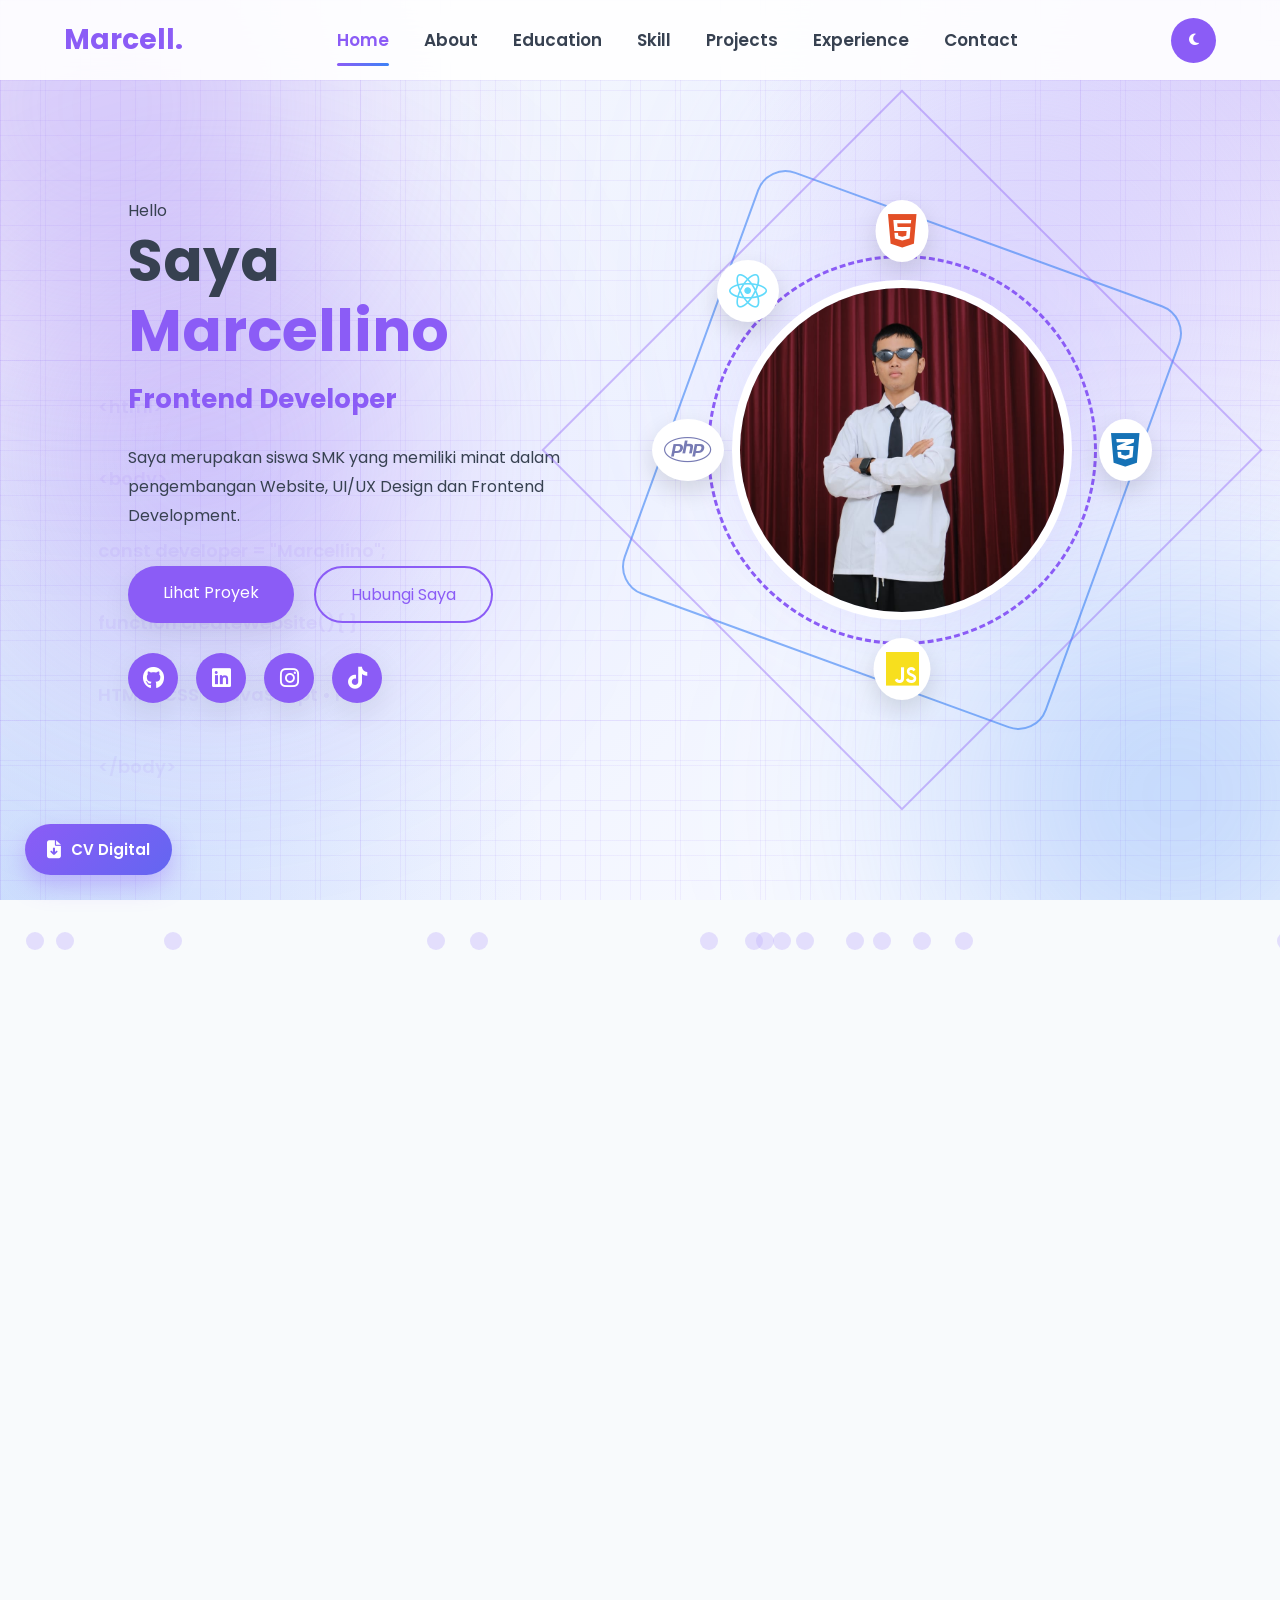
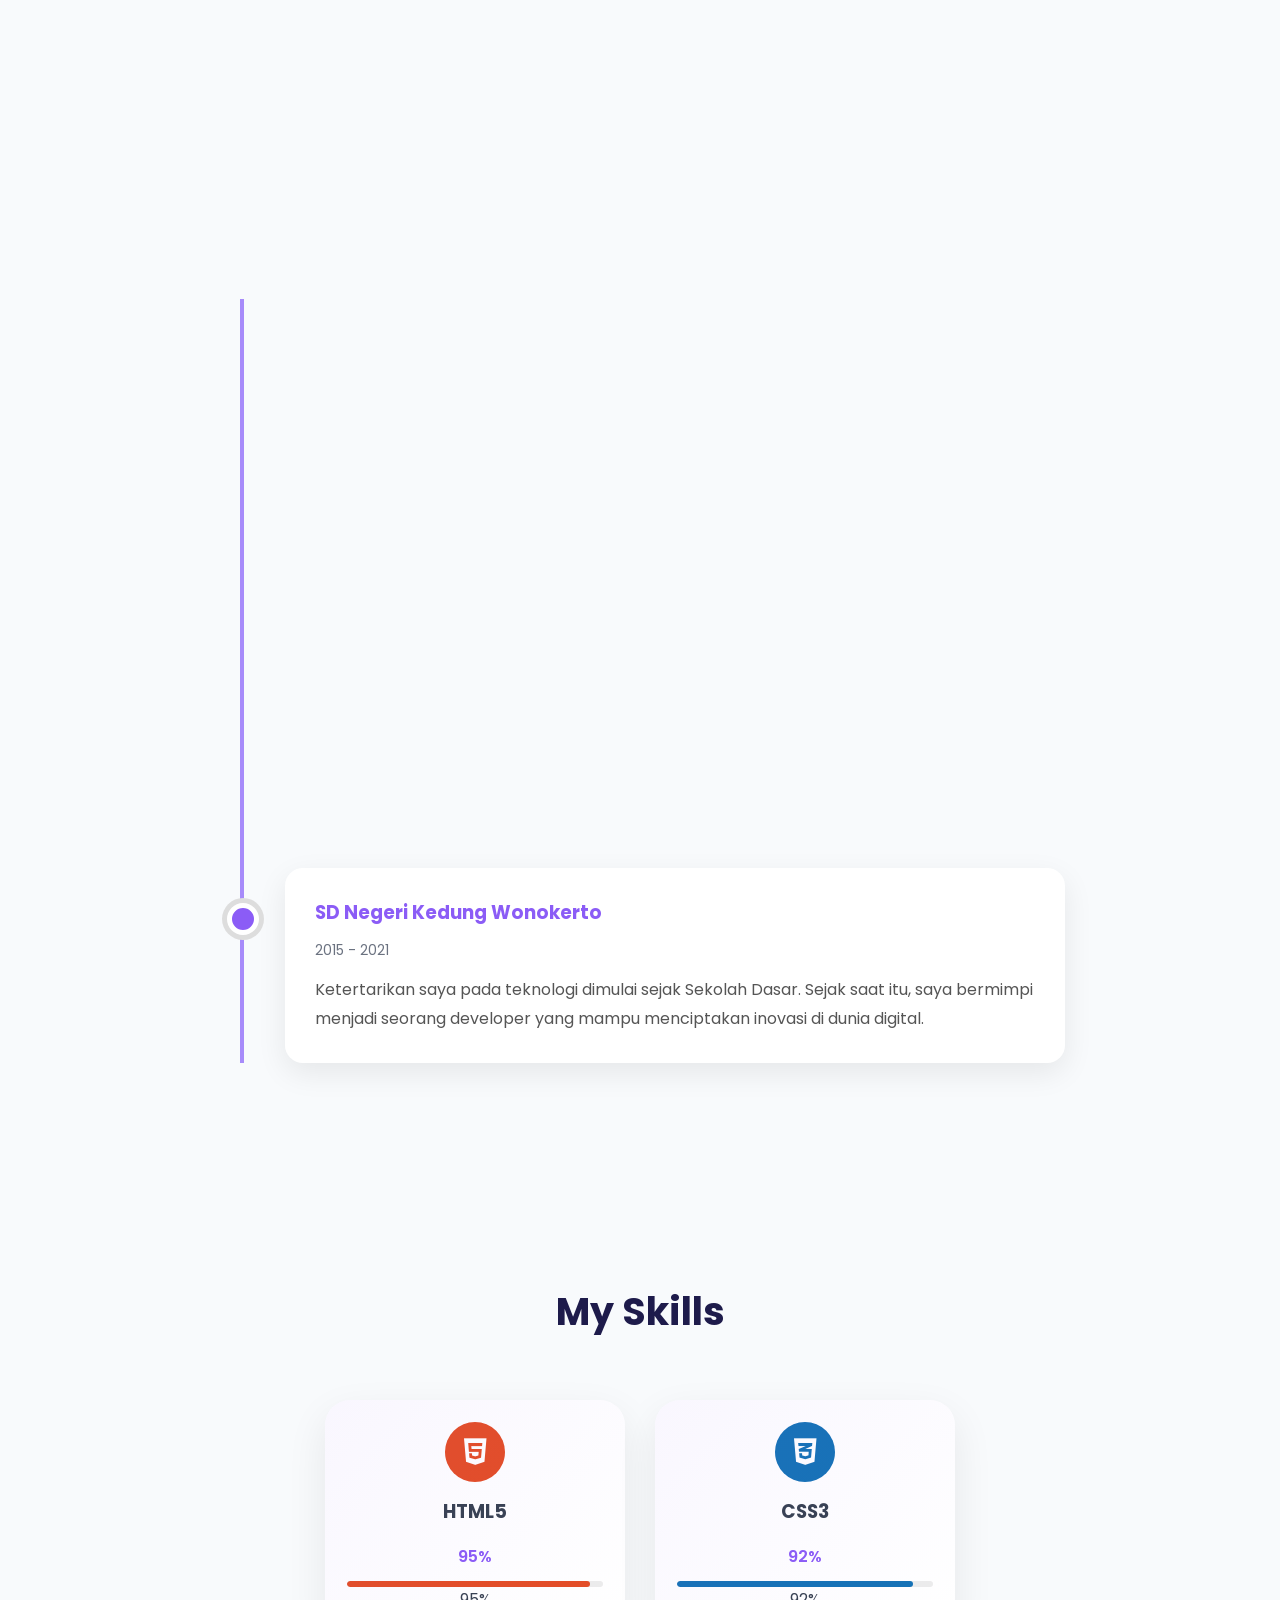
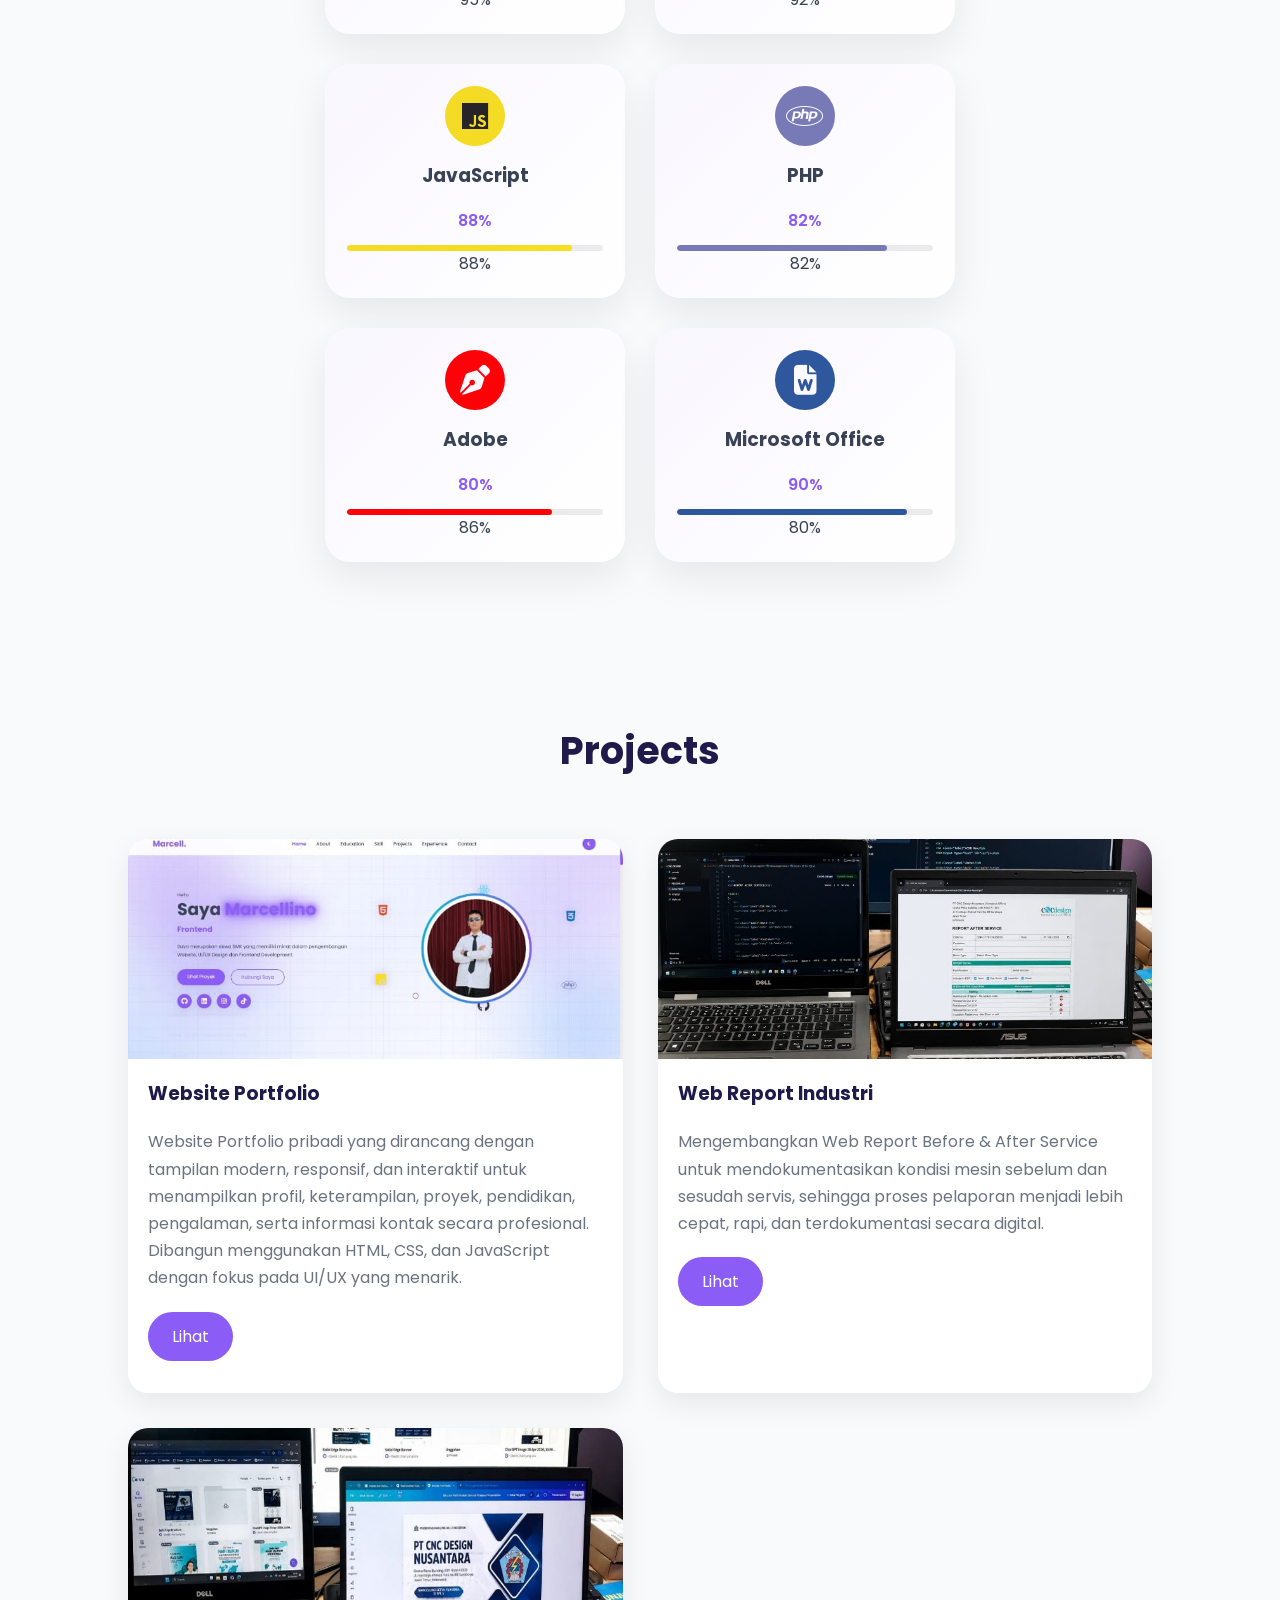
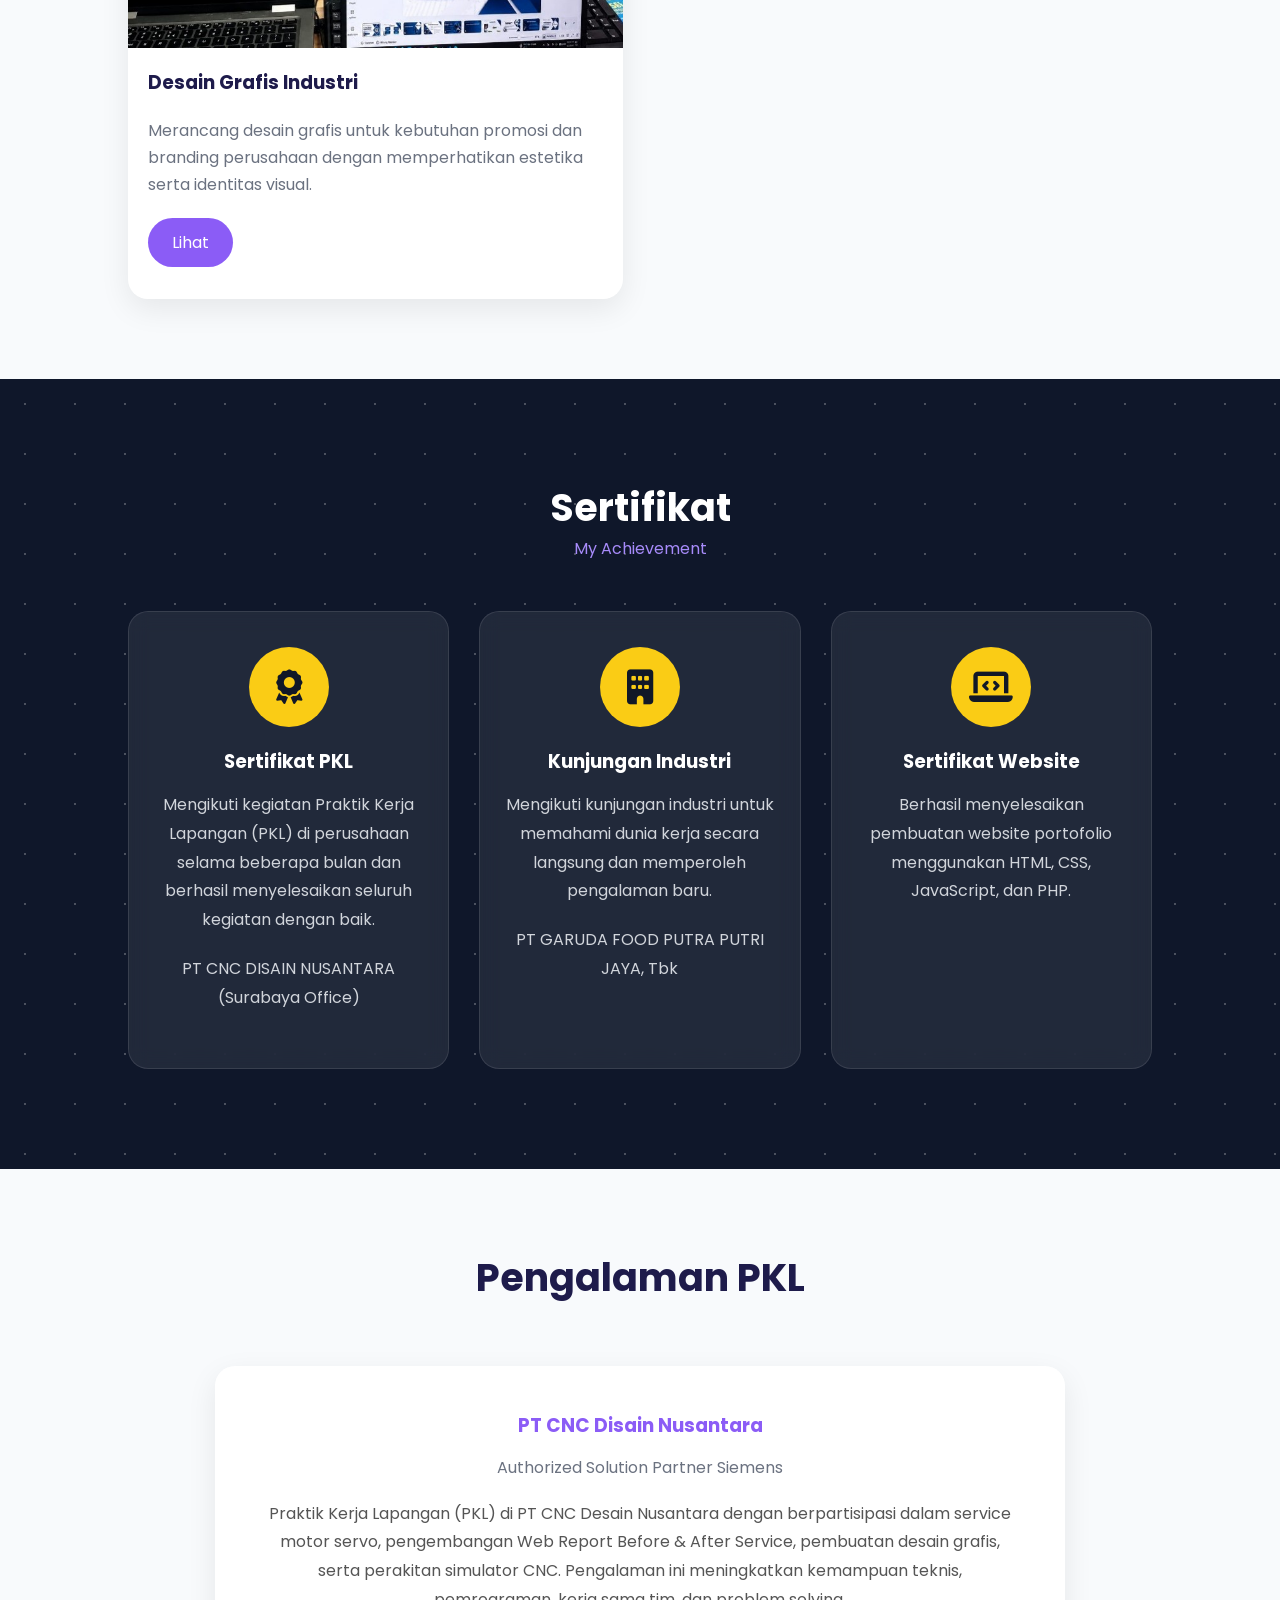
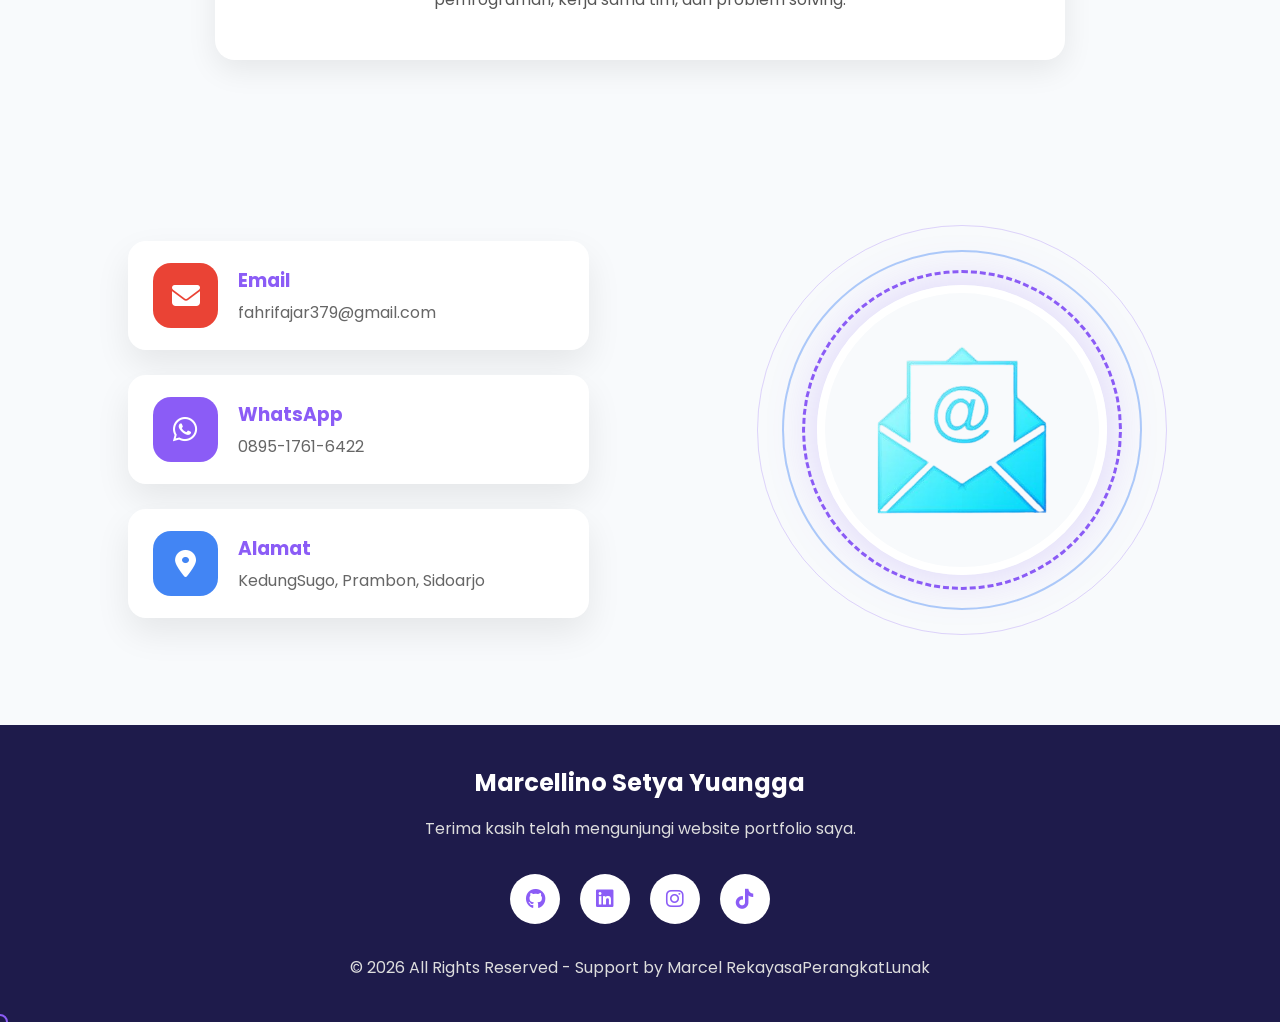
==== index.html @ bb2690d5 "Add files via upload" ====
<!DOCTYPE html>
<html lang="id">
<head>

    <meta charset="UTF-8">
    <meta name="viewport" content="width=device-width, initial-scale=1.0">

    <title>Portfolio | Marcell</title>

    <!-- Google Font -->
    <link rel="preconnect" href="https://fonts.googleapis.com">
    <link rel="preconnect" href="https://fonts.gstatic.com" crossorigin>

    <link href="https://fonts.googleapis.com/css2?family=Poppins:wght@300;400;500;600;700&display=swap" rel="stylesheet">

    <!-- Font Awesome -->
    <link rel="stylesheet"
    href="https://cdnjs.cloudflare.com/ajax/libs/font-awesome/6.5.2/css/all.min.css">

    <!-- CSS -->
    <link rel="stylesheet" href="style.css">

</head>

<!-- Education Popup -->
<div id="educationPopup" class="popup">
    <span id="closeEducation">&times;</span>

    <div class="popup-content">
        <img id="popupImage" src="" alt="">
        <h2 id="popupTitle"></h2>
        <p id="popupDescription"></p>
    </div>
</div>

<body>

<div id="spotlight"></div>

<!--==========================
Loading
===========================-->

<div id="loader">
    <div class="spinner"></div>
</div>

<!--==========================
Scroll Progress
===========================-->

<div id="progress-bar"></div>

<!--==========================
Header
===========================-->

<header>

<nav class="navbar">

<div class="logo">
    Marcell.
</div>

<ul class="nav-menu">

<li><a href="#home">Home</a></li>
<li><a href="#about">About</a></li>
<li><a href="#education">Education</a></li>
<li><a href="#skills">Skill</a></li>
<li><a href="#projects">Projects</a></li>
<li><a href="#experience">Experience</a></li>
<li><a href="#contact">Contact</a></li>

</ul>

<div class="nav-right">

<button id="theme-toggle">
<i class="fa-solid fa-moon"></i>
</button>

<div class="menu-btn">
<i class="fa-solid fa-bars"></i>
</div>

</div>

</nav>

</header>

<!--==========================
Hero
===========================-->

<section id="home" class="hero">

    <!-- Background Premium -->
    <div class="hero-bg-grid"></div>
    <div class="hero-glow glow1"></div>
    <div class="hero-glow glow2"></div>

<div class="glow"></div>

<div class="hero-left">

<div class="code-bg">

&lt;html&gt;<br>
&lt;body&gt;<br>
const developer = "Marcellino";<br>
function createWebsite(){ }<br>
HTML • CSS • JavaScript • PHP<br>
&lt;/body&gt;<br>
&lt;/html&gt;

</div>

<p>Hello</p>

<h1>
Saya
<span class="neon-name">
    Marcellino
</span>
</h1>

<h3>
<span id="typing"></span>
</h3>

<p>

Saya merupakan siswa SMK yang memiliki
minat dalam pengembangan Website,
UI/UX Design dan Frontend Development.

</p>

<div class="hero-button">

    <a href="#projects" class="btn">
        Lihat Proyek
    </a>

    <a href="#contact" class="btn-outline">
        Hubungi Saya
    </a>

</div>

<div class="hero-social">

    <a href="https://github.com/Marcellino-cell" target="_blank">
        <i class="fab fa-github"></i>
    </a>

    <a href="https://www.linkedin.com/feed/" target="_blank">
        <i class="fab fa-linkedin"></i>
    </a>

    <a href="https://www.instagram.com/muhammadfajar4379?igsh=OGp3bGtoazFxbzZp" target="_blank">
        <i class="fab fa-instagram"></i>
    </a>

    <a href="https://www.tiktok.com/@fajar_kece0?_r=1&_t=ZS-98Lm0Aoks7Q" target="_blank">
        <i class="fab fa-tiktok"></i>
    </a>

</div>

</div>

<div class="hero-photo">

    <span class="circle-ring"></span>
    <span class="square-ring"></span>
    <span class="diamond-ring"></span>

    <div class="icon-orbit">

        <i class="fab fa-html5 html"></i>
        <i class="fab fa-css3-alt css"></i>
        <i class="fab fa-js js"></i>
        <i class="fab fa-php php"></i>
        <i class="fab fa-react react"></i>

    </div>

    <img src="foto/foto home.jpeg" alt="profile">

</div>
</div>

</section>

<!--==========================
About
===========================-->

<section id="about">

<div class="section-title">
<h2>Tentang Saya</h2>
</div>

<div class="about-container">

<div class="about-image">

<img src="foto/foto about.jpeg" alt="about">

</div>

<div class="about-content">

<p>

Saya adalah siswa Rekayasa Perangkat Lunak (RPL) yang memiliki minat dalam bidang pengembangan perangkat lunak dan teknologi. Saya senang mempelajari bahasa pemrograman,
membangun website, serta menciptakan solusi digital yang bermanfaat. Saya percaya bahwa belajar secara konsisten
dan terus mengembangkan keterampilan adalah kunci untuk menjadi seorang programmer yang profesional.
</p>

</div>

</div>

</section>

<!--==========================
Education
===========================-->

<section id="education">

<div class="section-title">
<h2>Riwayat Pendidikan</h2>
</div>

<div class="timeline">

<div class="timeline-item">

<h3>SMK Krian Sidoarjo</h3>

<span>2024 - 2027</span>

<p>
Jurusan Rekayasa Perangkat Lunak
Siswa Rekayasa Perangkat Lunak yang memiliki minat pada pengembangan website, pemrograman, dan teknologi.
Selalu bersemangat belajar serta mengembangkan keterampilan untuk menciptakan solusi digital yang inovatif.
</p>

</div>

<div class="timeline-item">

<h3>SMP Negeri 1 Prambon</h3>

<span>2021 - 2024</span>

<p>
Sejak SMP, saya mulai tertarik dengan dunia komputer dan teknologi. Saat itu saya bermimpi menjadi
seorang profesional di bidang IT yang dapat menciptakan aplikasi dan teknologi yang bermanfaat bagi banyak orang.
</p>

</div>

<div class="timeline-item">

<h3>SD Negeri Kedung Wonokerto</h3>

<span>2015 - 2021</span>

<p>
Ketertarikan saya pada teknologi dimulai sejak Sekolah Dasar. Sejak saat itu,
saya bermimpi menjadi seorang developer yang mampu menciptakan inovasi di dunia digital.
</p>

</div>

</div>

</div>

</section>

<!--==========================
Skills
===========================-->

<section id="skills">

    <div class="section-title">
        <h2>My Skills</h2>
    </div>

    <div class="skill-grid">

        <div class="skill-card">
            <div class="skill-icon html-icon">
                <i class="fa-brands fa-html5"></i>
            </div>
            <h3>HTML5</h3>
            <span>95%</span>
            <div class="bar">
                <div class="fill html-bar"></div>
            </div>
        </div>

        <div class="skill-card">
            <div class="skill-icon css-icon">
                <i class="fa-brands fa-css3-alt"></i>
            </div>
            <h3>CSS3</h3>
            <span>92%</span>
            <div class="bar">
                <div class="fill css-bar"></div>
            </div>
        </div>

        <div class="skill-card">
            <div class="skill-icon js-icon">
                <i class="fa-brands fa-js"></i>
            </div>
            <h3>JavaScript</h3>
            <span>88%</span>
            <div class="bar">
                <div class="fill js-bar"></div>
            </div>
        </div>

        <div class="skill-card">
            <div class="skill-icon php-icon">
                <i class="fa-brands fa-php"></i>
            </div>
            <h3>PHP</h3>
            <span>82%</span>
            <div class="bar">
                <div class="fill php-bar"></div>
            </div>
        </div>

<div class="skill-card">
    <div class="skill-icon adobe-icon">
        <i class="fas fa-pen-nib"></i>
    </div>

    <h3>Adobe</h3>

    <span>80%</span>

    <div class="bar">
        <div class="fill adobe-bar"></div>
    </div>
</div>

<div class="skill-card">
    <div class="skill-icon office-icon">
        <i class="fas fa-file-word"></i>
    </div>

    <h3>Microsoft Office</h3>

    <span>90%</span>

    <div class="bar">
        <div class="fill office-bar"></div>
    </div>
</div>

    </div>

</section>
<!--==========================
Projects
===========================-->

<section id="projects">

<div class="section-title">
<h2>Projects</h2>
</div>

<div class="project-grid">

<div class="project-card">

<img src="project/portopolio.jpeg">

<h3>Website Portfolio</h3>

<p>

Website Portfolio pribadi yang dirancang dengan tampilan modern, responsif, dan interaktif untuk menampilkan profil, keterampilan, proyek, pendidikan, pengalaman, serta informasi
kontak secara profesional. Dibangun menggunakan HTML, CSS, dan JavaScript dengan fokus pada UI/UX yang menarik.

</p>

<a href="#" class="btn-small project-btn" data-index="0">
    Lihat
</a>


</div>

<div class="project-card">

<img src="project/web industri.jpg">

<h3>Web Report Industri</h3>

<p>

Mengembangkan Web Report Before & After Service untuk mendokumentasikan kondisi mesin sebelum dan
sesudah servis, sehingga proses pelaporan menjadi lebih cepat, rapi, dan terdokumentasi secara digital.

</p>

<a href="#" class="btn-small project-btn" data-index="1">
    Lihat
</a>

</div>

<div class="project-card">

<img src="project/Desain Grafis.jpg">

<h3>Desain Grafis Industri</h3>

<p>

Merancang desain grafis untuk kebutuhan promosi
dan branding perusahaan dengan memperhatikan estetika serta identitas visual.

</p>

<a href="#" class="btn-small project-btn" data-index="2">
    Lihat
</a>

</div>

</div>

</section>

<section class="certificate" id="certificate">

    <div class="heading">
        <h2>Sertifikat</h2>
        <p>My Achievement</p>
    </div>

    <div class="certificate-container">

        <div class="certificate-card">
            <i class="fas fa-award"></i>
            <h3>Sertifikat PKL</h3>
            <p>
                Mengikuti kegiatan Praktik Kerja Lapangan (PKL)
                di perusahaan selama beberapa bulan dan berhasil
                menyelesaikan seluruh kegiatan dengan baik.
            </p>
            <p>PT CNC DISAIN NUSANTARA (Surabaya Office)</p>

        </div>

        <div class="certificate-card">
            <i class="fas fa-building"></i>
            <h3>Kunjungan Industri</h3>
            <p>
                Mengikuti kunjungan industri untuk memahami
                dunia kerja secara langsung dan memperoleh
                pengalaman baru.
            </p>
            <p>PT GARUDA FOOD PUTRA PUTRI JAYA, Tbk</p>

            </a>
        </div>

        <div class="certificate-card">
            <i class="fas fa-laptop-code"></i>
            <h3>Sertifikat Website</h3>
            <p>
                Berhasil menyelesaikan pembuatan website
                portofolio menggunakan HTML, CSS,
                JavaScript, dan PHP.
            </p>

        </div>

    </div>

</section>

<!--==========================
Experience
===========================-->

<section id="experience">

<div class="section-title">
<h2>Pengalaman PKL</h2>
</div>

<div class="experience-box"
id="experienceCard">

<h3>PT CNC Disain Nusantara</h3>

<span>Authorized Solution Partner Siemens</span>

<p>

Praktik Kerja Lapangan (PKL) di PT CNC Desain Nusantara dengan berpartisipasi dalam
service motor servo, pengembangan Web Report Before & After Service, pembuatan desain grafis, serta perakitan simulator CNC.
Pengalaman ini meningkatkan kemampuan teknis, pemrograman, kerja sama tim, dan problem solving.

</p>

</div>

</section>

<section id="contact">

<div class="contact-container">

    <!-- KIRI -->
    <div class="contact-info">

<a href="mailto:fahrifajar379@gmail.com?subject=Halo%20Marcellino&body=Halo%20Marcellino,%20saya%20ingin%20menghubungi%20Anda." class="contact-box">

    <div class="contact-icon email">
        <i class="fas fa-envelope"></i>
    </div>

    <div>
        <h3>Email</h3>
        <p>fahrifajar379@gmail.com</p>
    </div>

</a>

        <a href="https://wa.me/6289517616422" target="_blank" class="contact-box">

            <div class="contact-icon whatsapp">
                <i class="fab fa-whatsapp"></i>
            </div>

            <div>
                <h3>WhatsApp</h3>
                <p>0895-1761-6422</p>
            </div>

        </a>

        <a href="https://maps.google.com/?q=KedungSugo,Prambon,Sidoarjo" target="_blank" class="contact-box">

            <div class="contact-icon maps">
                <i class="fas fa-location-dot"></i>
            </div>

            <div>
                <h3>Alamat</h3>
                <p>KedungSugo, Prambon, Sidoarjo</p>
            </div>

        </a>

    </div>

    <!-- KANAN -->
<div class="contact-photo">

    <span class="ring ring1"></span>
    <span class="ring ring2"></span>
    <span class="ring ring3"></span>

    <img src="foto/gmail.png">

</div>

</div>

</section>

<!--==========================
Footer
===========================-->

<footer>

<h2>Marcellino Setya Yuangga</h2>

<p>

Terima kasih telah mengunjungi website portfolio saya.

</p>

<div class="social">

    <a href="https://github.com/Marcellino-cell" target="_blank">
        <i class="fab fa-github"></i>
    </a>

    <a href="https://www.linkedin.com/feed/
" target="_blank">
        <i class="fab fa-linkedin"></i>
    </a>

    <a href="https://www.instagram.com/muhammadfajar4379?igsh=OGp3bGtoazFxbzZp" target="_blank">
        <i class="fab fa-instagram"></i>
    </a>

    <a href="https://www.tiktok.com/@fajar_kece0?_r=1&_t=ZS-98Lm0Aoks7Q" target="_blank">
        <i class="fab fa-tiktok"></i>
    </a>

</div>
<p>

© 2026 All Rights Reserved - Support by Marcel RekayasaPerangkatLunak

</p>

</footer>

<!-- Back To Top -->

<button id="topBtn">

<i class="fa-solid fa-arrow-up"></i>

</button>

<canvas id="networkCanvas"></canvas>

<a href="foto/CV MARCELLINO SETYA YUANGGA.pdf" target="_blank" class="floating-cv">
    <i class="fa-solid fa-file-arrow-down"></i>
    CV Digital
</a>

<!-- JavaScript -->

<script src="script.js"></script>

</body>
</html>
---- style.css ----
/*=========================
Google Font
=========================*/

@import url('https://fonts.googleapis.com/css2?family=Poppins:wght@300;400;500;600;700;800&display=swap');

/*=========================
CSS VARIABLES
=========================*/

:root{

    --primary:#8B5CF6;
    --secondary:#A78BFA;
    --dark:#1E1B4B;
    --light:#ffffff;
    --bg:#F8FAFC;
    --text:#374151;
    --gray:#6B7280;
    --shadow:0 10px 30px rgba(0,0,0,.08);
    --radius:18px;
    --transition:.35s ease;

}

/*=========================
RESET
=========================*/

*{

    margin:0;
    padding:0;
    box-sizing:border-box;
    font-family:'Poppins',sans-serif;

}

html{

    scroll-behavior:smooth;

}

body{

    background:var(--bg);
    color:var(--text);
    overflow-x:hidden;

}

img{

    width:100%;
    display:block;

}

a{

    text-decoration:none;

}

ul{

    list-style:none;

}

section{

    padding:80px 10%;

}

.section-title{

    text-align:center;
    margin-bottom:60px;

}

.section-title h2{

    font-size:38px;
    color:var(--dark);
    font-weight:700;

}

/*=========================
Scrollbar
=========================*/

::-webkit-scrollbar{

    width:10px;

}

::-webkit-scrollbar-track{

    background:#ececec;

}

::-webkit-scrollbar-thumb{

    background:var(--primary);
    border-radius:30px;

}

::-webkit-scrollbar-thumb:hover{

    background:#6d28d9;

}

/*=========================
Loading Screen
=========================*/

#loader{

    position:fixed;
    inset:0;
    background:#fff;
    display:flex;
    justify-content:center;
    align-items:center;
    z-index:99999;

}

.spinner{

    width:70px;
    height:70px;
    border:7px solid #ddd;
    border-top:7px solid var(--primary);
    border-radius:50%;
    animation:spin 1s linear infinite;

}

@keyframes spin{

    100%{

        transform:rotate(360deg);

    }

}

/*=========================
Scroll Progress
=========================*/

#progress-bar{

    position:fixed;
    top:0;
    left:0;
    width:0%;
    height:5px;
    background:linear-gradient(
        90deg,
        var(--primary),
        var(--secondary)
    );
    z-index:9999;

}

/*=========================
Navbar
=========================*/

header{

    position:fixed;
    top:0;
    left:0;
    width:100%;
    z-index:999;
    background:rgba(255,255,255,.9);
    backdrop-filter:blur(18px);
    box-shadow:0 2px 10px rgba(0,0,0,.05);

}

.navbar{

    width:90%;
    margin:auto;
    height:80px;

    display:flex;
    justify-content:space-between;
    align-items:center;

}

.logo{

    font-size:28px;
    font-weight:700;
    color:var(--primary);

}

.nav-menu{
    display:flex;
    gap:35px;
    background:transparent;
    box-shadow:none;
}

.nav-menu a{
    position:relative;
    color:var(--text);
    font-size:17px;
    font-weight:600;
    padding:8px 0;
    transition:.35s ease;
}

.nav-menu a:hover,
.nav-menu a.active{

    color:#8B5CF6;

}

.nav-menu a::after{

    content:"";

    position:absolute;

    left:0;
    bottom:-6px;

    width:0;

    height:3px;

    border-radius:50px;

    background:linear-gradient(
        90deg,
        #8B5CF6,
        #3B82F6
    );

    transition:.35s ease;

}

.nav-menu a:hover{

    color:#8B5CF6;

}

.nav-menu a:hover::after{

    width:100%;

}

.nav-right{

    display:flex;
    align-items:center;
    gap:15px;

}

#theme-toggle{

    width:45px;
    height:45px;

    border:none;
    border-radius:50%;

    background:var(--primary);
    color:#fff;
    cursor:pointer;

    transition:.3s;

}

#theme-toggle:hover{

    transform:rotate(180deg);

}

.menu-btn{

    display:none;
    font-size:28px;
    cursor:pointer;

}

/*=========================
Hero
=========================*/

.hero{
    min-height:100vh;
    display:grid;
    grid-template-columns:repeat(2,1fr);
    align-items:center;
    gap:70px;

    position:relative;
    overflow:hidden;

    background:
    radial-gradient(circle at top right,#7c3aed33,transparent 35%),
    radial-gradient(circle at bottom left,#3b82f633,transparent 35%),
    linear-gradient(135deg,#f8fafc,#eef2ff,#ffffff);
}

.hero>*{
    position:relative;
    z-index:2;
}

.hero::after{

content:"";

position:absolute;
inset:0;

background-image:
linear-gradient(rgba(139,92,246,.08) 1px,transparent 1px),
linear-gradient(90deg,rgba(139,92,246,.08) 1px,transparent 1px);

background-size:40px 40px;

pointer-events:none;

z-index:0;
}

.glow{

position:absolute;

width:420px;
height:420px;

background:#8b5cf655;

filter:blur(120px);

border-radius:50%;

animation:moveGlow 8s ease-in-out infinite;

z-index:-1;

}

@keyframes moveGlow{

0%,100%{

transform:translate(0,0);

}

50%{

transform:translate(80px,-40px);

}

}

.hero-left p:first-child{

    color:var(--primary);
    font-weight:600;
    margin-bottom:15px;

}

.hero-left h1{

    font-size:58px;
    line-height:1.2;
    margin-bottom:15px;

}

.hero-left span{

    color:var(--primary);

}

.hero-left h3{

    color:var(--gray);
    font-size:26px;
    margin-bottom:25px;

}

.hero-left p{

    line-height:1.8;

}

.hero-button{

    display:flex;
    gap:20px;
    margin-top:35px;

}

.btn{

    padding:14px 35px;
    border-radius:40px;

    background:var(--primary);
    color:#fff;

    transition:.3s;

    box-shadow:var(--shadow);

}

.btn:hover{

    transform:translateY(-6px);

}

.btn-outline{

    padding:14px 35px;

    border-radius:40px;

    border:2px solid var(--primary);

    color:var(--primary);

    transition:.3s;

}

.btn-outline:hover{

    background:var(--primary);
    color:#fff;

}

.hero-right{
    display:flex;
    justify-content:center;
    align-items:center;
    position:relative;
    z-index:2;
}

@keyframes float{

    0%{

        transform:translateY(0);

    }

    50%{

        transform:translateY(-18px);

    }

    100%{

        transform:translateY(0);

    }

}

/*=========================
Background Blur
=========================*/

.hero::before{

    content:"";

    position:absolute;

    width:350px;
    height:350px;

    background:#c4b5fd;

    border-radius:50%;

    filter:blur(130px);

    top:120px;
    right:80px;

    opacity:.5;
    z-index:-1;

}

/*=========================
Responsive Hero
=========================*/

@media(max-width:992px){

.hero{

grid-template-columns:1fr;
text-align:center;

}

.hero-button{

justify-content:center;

}

.hero-right{

order:-1;

}

.hero-left h1{

font-size:45px;

}

.hero-right img{

width:320px;

}

}

@media(max-width:768px){

.nav-menu{

display:none;

}

.menu-btn{

display:block;

}

.hero{

padding-top:120px;

}

.hero-left h1{

font-size:36px;

}

.hero-left h3{

font-size:20px;

}

.section-title h2{

font-size:30px;

}

}

@media(max-width:480px){

.hero-button{

flex-direction:column;

}

.btn,
.btn-outline{

width:100%;

text-align:center;

}

.hero-right img{

width:260px;

}

}

/*==========================================
ABOUT
==========================================*/

.about-container{

    display:grid;
    grid-template-columns:1fr 1.2fr;
    gap:70px;
    align-items:center;

}

.about-image{

    display:flex;
    justify-content:center;

}

.about-image img{

    width:350px;
    border-radius:25px;
    box-shadow:var(--shadow);
    transition:.4s;

}

.about-image img:hover{

    transform:scale(1.05);

}

.about-content p{

    font-size:17px;
    color:var(--gray);
    line-height:1.9;
    margin-bottom:35px;

}

/*==========================================
EDUCATION
==========================================*/

.timeline{

    position:relative;
    max-width:850px;
    margin:auto;

}

.timeline::before{

    content:"";
    position:absolute;

    left:25px;
    top:0;

    width:4px;
    height:100%;

    background:var(--secondary);

}

.timeline-item{

    position:relative;

    margin-bottom:60px;
    margin-left:70px;

    background:#fff;

    padding:30px;

    border-radius:18px;

    box-shadow:var(--shadow);

    transition:.35s;

}

.timeline-item:hover{

    transform:translateY(-8px);

}

.timeline-item::before{

    content:"";

    position:absolute;

    left:-58px;
    top:35px;

    width:22px;
    height:22px;

    background:var(--primary);

    border:5px solid white;

    border-radius:50%;

    box-shadow:0 0 0 5px #ddd;

}

.timeline-item h3{

    color:var(--primary);
    margin-bottom:10px;

}

.timeline-item span{

    display:inline-block;

    margin-bottom:15px;

    color:var(--gray);

    font-size:14px;

}

.timeline-item p{

    color:#555;
    line-height:1.8;

}


/*==========================
PREMIUM SKILL
==========================*/

.skill-grid{
    display:grid;
    grid-template-columns:repeat(2, 300px);
    justify-content:center;
    gap:30px;
}

.skill-card{
    padding:25px;
}

.skill-card{

    position:relative;

    overflow:hidden;

    padding:22px;

    border-radius:25px;

    background:#fff;

    text-align:center;

    transition:.4s;

    box-shadow:0 15px 40px rgba(0,0,0,.08);

}

.skill-card:hover{

    transform:translateY(-12px);

    box-shadow:0 25px 55px rgba(139,92,246,.25);

}

.skill-card::before{

    content:"";

    position:absolute;

    inset:0;

    background:linear-gradient(
    135deg,
    rgba(139,92,246,.05),
    transparent
    );

}

.skill-icon{

    width:60px;

    height:60px;

    margin:auto;

    margin-bottom:15px;

    border-radius:50%;

    display:flex;

    justify-content:center;

    align-items:center;

    font-size:30px;

    color:white;

    transition:.4s;

}

/* Background Icon Skill */

.html-icon{
    background:#E44D26;
}

.css-icon{
    background:#1572B6;
}

.js-icon{
    background:#F7DF1E;
    color:#222;
}

.php-icon{
    background:#777BB4;
}

.skill-icon i{
    font-size:30px;
    color:#fff;
}

.js-icon i{
    color:#222;
}

.adobe-icon{
    background:#FF0000;
}

.office-icon{
    background:#2B579A;
}

.skill-card:hover .skill-icon{

    transform:rotate(360deg) scale(1.1);

}

.skill-card h3{

    margin-bottom:18px;

}

.skill-card span{

    color:#8B5CF6;

    font-weight:600;

}

.bar{

    margin-top:12px;

    height:6px;

    border-radius:50px;

    background:#ececec;

    overflow:hidden;

}

.fill{
    height:100%;
    border-radius:50px;
}

.html-bar{
    width:95%;
    background:#E44D26;
}

.css-bar{
    width:92%;
    background:#1572B6;
}

.js-bar{
    width:88%;
    background:#F7DF1E;
}

.php-bar{
    width:82%;
    background:#777BB4;
}

.adobe-bar{
    width:80%;
    background:#FF0000;
}

.office-bar{
    width:90%;
    background:#2B579A;
}

.skill-card:hover::after{

content:"";

position:absolute;

width:200px;
height:200px;

background:rgba(139,92,246,.15);

border-radius:50%;

top:-70px;
right:-70px;

filter:blur(40px);

}


body.dark .skill-card{

background:#1e293b;

}

body.dark .skill-card h3{

color:white;

}

body.dark .bar{

background:#334155;

}

/*==========================================
Skill Percentage
==========================================*/

.skill-card:nth-child(1)::after{

content:"95%";

}

.skill-card:nth-child(2)::after{

content:"92%";

}

.skill-card:nth-child(3)::after{

content:"88%";

}

.skill-card:nth-child(4)::after{

content:"82%";

}

.skill-card:nth-child(5)::after{

content:"86%";

}

.skill-card:nth-child(6)::after{

content:"80%";

}

.skill-card:nth-child(7)::after{

content:"78%";

}

.skill-card:nth-child(8)::after{

content:"90%";

}

.skill-card:nth-child(9)::after{

content:"87%";

}

.skill-card:nth-child(10)::after{

content:"89%";

}


/*==========================================
Responsive
==========================================*/

@media(max-width:992px){

.about-container{

grid-template-columns:1fr;
text-align:center;

}

.about-image{

margin-bottom:30px;

}

}

@media(max-width:768px){

.timeline::before{

left:12px;

}

.timeline-item{

margin-left:45px;

padding:22px;

}

.timeline-item::before{

left:-40px;

width:18px;
height:18px;

}

.about-info{

grid-template-columns:1fr;

}

.skill-grid{

grid-template-columns:1fr;

}

}

@media(max-width:480px){

.about-image img{

width:240px;

}

.box{

padding:22px;

}

.timeline-item{

padding:18px;

}

.timeline-item h3{

font-size:18px;

}

}

/*==========================================
PROJECT
==========================================*/

.project-grid{

    display:grid;
    grid-template-columns:repeat(auto-fit,minmax(320px,1fr));
    gap:35px;

}

.project-card{

    background:#fff;
    border-radius:20px;
    overflow:hidden;
    box-shadow:var(--shadow);
    transition:.4s;

}

.project-card:hover{

    transform:translateY(-12px);

}

.project-card img{

    width:100%;
    height:220px;
    object-fit:cover;
    transition:.5s;

}

.project-card:hover img{

    transform:scale(1.08);

}

.project-card h3{

    margin:20px;
    color:var(--dark);

}

.project-card p{

    margin:0 20px 20px;
    color:var(--gray);
    line-height:1.7;

}

.btn-small{

    display:inline-block;
    margin:0 20px 25px;
    padding:12px 24px;
    background:var(--primary);
    color:#fff;
    border-radius:30px;
    transition:.3s;

}

.btn-small:hover{

    background:#6d28d9;

}


/*==========================================
EXPERIENCE
==========================================*/

.experience-box{

    max-width:850px;
    margin:auto;
    background:#fff;
    padding:45px;
    border-radius:20px;
    box-shadow:var(--shadow);
    text-align:center;
    transition:.35s;

}

.experience-box:hover{

    transform:translateY(-10px);

}

.experience-box h3{

    color:var(--primary);
    margin-bottom:15px;

}

.experience-box span{

    display:block;
    color:var(--gray);
    margin-bottom:20px;

}

.experience-box p{

    line-height:1.8;
    color:#555;

}

/*==========================================
CONTACT
==========================================*/

#contact-form{

    max-width:700px;
    margin:auto;

    display:flex;
    flex-direction:column;
    gap:20px;

}

#contact-form input,
#contact-form textarea{

    width:100%;
    padding:18px;

    border:none;

    border-radius:15px;

    background:#fff;

    box-shadow:var(--shadow);

    font-size:15px;

    outline:none;

}

#contact-form textarea{

    resize:none;
    min-height:180px;

}

#contact-form button{

    padding:18px;

    border:none;

    border-radius:40px;

    background:var(--primary);

    color:#fff;

    cursor:pointer;

    font-size:16px;

    transition:.3s;

}

#contact-form button:hover{

    background:#6d28d9;

}


/*==========================================
FOOTER
==========================================*/

footer{

    background:var(--dark);

    color:#fff;

    text-align:center;

    padding:40px 10%;

    margin-top:25px;

}

footer h2{

    margin-bottom:15px;

}

footer p{

    color:#ddd;
    line-height:1.8;

}

.social{

    margin:30px 0;

}

.social a{

    display:inline-flex;
    justify-content:center;
    align-items:center;

    width:50px;
    height:50px;

    margin:0 8px;

    border-radius:50%;

    background:#fff;

    color:var(--primary);

    font-size:20px;

    transition:.35s;

}

.social a:hover{

    transform:translateY(-8px);

    background:var(--primary);

    color:#fff;

}


/*==========================================
BACK TO TOP
==========================================*/

#topBtn{

    position:fixed;

    right:25px;
    bottom:25px;

    width:55px;
    height:55px;

    border:none;

    border-radius:50%;

    background:var(--primary);

    color:#fff;

    font-size:20px;

    cursor:pointer;

    display:none;

    box-shadow:0 10px 20px rgba(0,0,0,.2);

    transition:.35s;

    z-index:999;

}

#topBtn:hover{

    transform:translateY(-6px);

    background:#6d28d9;

}


/*==========================================
IMAGE POPUP
==========================================*/

.popup{

    position:fixed;
    inset:0;

    background:rgba(0,0,0,.8);

    display:flex;
    justify-content:center;
    align-items:center;

    visibility:hidden;
    opacity:0;

    transition:.35s;

    z-index:99999;

}

.popup.active{

    visibility:visible;
    opacity:1;

}

.popup img{

    width:85%;
    max-width:850px;

    border-radius:15px;

}

.popup span{

    position:absolute;

    top:30px;
    right:40px;

    color:#fff;

    font-size:40px;

    cursor:pointer;

}


/*==========================================
RESPONSIVE
==========================================*/

@media(max-width:992px){

.project-grid{

grid-template-columns:repeat(2,1fr);

}

}

@media(max-width:768px){

.project-grid{

grid-template-columns:1fr;

}

.certificate-grid{

grid-template-columns:repeat(2,1fr);

}

.experience-box{

padding:30px;

}

footer{

padding:50px 20px;

}

}

@media(max-width:480px){

.certificate-grid{

grid-template-columns:1fr;

}

.project-card img{

height:190px;

}

#topBtn{

width:48px;
height:48px;

right:18px;
bottom:18px;

}

.social a{

width:45px;
height:45px;

font-size:18px;

}

}

/*==========================================
ACTIVE MENU
==========================================*/

.nav-menu a.active{

    color:#8B5CF6;

}

.nav-menu a.active::after{

    width:100%;

}

/*==========================================
RESPONSIVE MENU
==========================================*/

@media(max-width:768px){

.nav-menu{

position:absolute;

top:80px;
left:0;

width:100%;

background:#fff;

flex-direction:column;

text-align:center;

padding:30px 0;

display:none;

box-shadow:0 10px 20px rgba(0,0,0,.08);

}

.nav-menu.active{

display:flex;

}

}

/* Reveal */

.section-title,
.about-container,
.timeline-item,
.skill-card,
.project-card,
.experience-box,
#contact-form{

opacity:0;

transform:translateY(50px);

transition:.8s ease;

}

.show{

opacity:1;

transform:translateY(0);

}


/* Dark Mode */

body.dark{

background:#0f172a;

color:#e5e7eb;

}

body.dark header{

background:#111827;

}

body.dark .logo,
body.dark h1,
body.dark h2,
body.dark h3{

color:#fff;

}

body.dark p,
body.dark span,
body.dark h3,
body.dark .hero-left h3{
    color:#f1f5f9;
}

body.dark .hero{
    background:#0f172a;
}

body.dark .hero-left p{
    color:#e2e8f0;
}

body.dark .btn-outline{
    border:2px solid #8B5CF6;
    color:#fff;
}

body.dark .btn-outline:hover{
    background:#8B5CF6;
}

body.dark .neon-name{
    color:#A78BFA;
    text-shadow:0 0 10px rgba(167,139,250,.3);
}

body.dark .box,
body.dark .skill-card,
body.dark .timeline-item,
body.dark .project-card,
body.dark .experience-box,
body.dark #contact-form input,
body.dark #contact-form textarea{

background:#1e293b;

color:#fff;

}

body.dark footer{

background:#020617;

}

body.dark .nav-menu{

    background:transparent;
    box-shadow:none;

}

.nav-menu a:hover,
.nav-menu a.active{

    color:#8B5CF6;

}

/* Toast */

.toast{

position:fixed;

right:25px;

top:25px;

padding:15px 22px;

background:#8B5CF6;

color:#fff;

border-radius:10px;

box-shadow:0 10px 20px rgba(0,0,0,.2);

transform:translateX(300px);

transition:.4s;

z-index:999999;

}

.toast.show{

transform:translateX(0);

}


/* Ripple */

.btn,
.btn-small,
.btn-outline,
#contact-form button{

overflow:hidden;

position:relative;

}

.ripple{

position:absolute;

border-radius:50%;

transform:scale(0);

background:rgba(255,255,255,.45);

animation:ripple .6s linear;

}

@keyframes ripple{

to{

transform:scale(4);

opacity:0;

}

}


/* Cursor */

.cursor{
    width:16px;
    height:16px;
    border:2px solid #8B5CF6;
    border-radius:50%;
    position:fixed;
    pointer-events:none;
    transform:translate(-50%,-50%);
    z-index:999999;
    transition:transform .02s linear,width .2s,height .2s;
    will-change:transform;
}

.cursor.active{

width:40px;

height:40px;

background:rgba(139,92,246,.15);

}


/* Floating Shape */

.shape{

position:fixed;

bottom:-50px;

width:18px;

height:18px;

background:#c4b5fd;

border-radius:50%;

opacity:.4;

animation:floatShape linear infinite;

pointer-events:none;

z-index:-1;

}

@keyframes floatShape{

from{

transform:translateY(0) rotate(0);

}

to{

transform:translateY(-120vh) rotate(720deg);

}

}

/*==========================================
PART 2B
==========================================*/

.section-active{

animation:sectionFade .8s ease;

}

@keyframes sectionFade{

from{

opacity:.4;

transform:translateY(30px);

}

to{

opacity:1;

transform:translateY(0);

}

}

.section-title h2{

transition:.35s;

}

img{

transition:.6s;

}

.contact-info{

    display:flex;
    flex-direction:column;
    gap:20px;

}

.contact-box{

    display:flex;
    align-items:center;
    gap:20px;

    background:#fff;
    padding:20px;

    border-radius:15px;

    box-shadow:var(--shadow);

}

.contact-box i{

    width:55px;
    height:55px;

    display:flex;
    justify-content:center;
    align-items:center;

    border-radius:50%;

    background:var(--primary);

    color:#fff;

    font-size:22px;

}

.contact-box h3{

    margin-bottom:5px;

}

@media(max-width:768px){

.contact-container{

grid-template-columns:1fr;

}

}

/* Hero Social */

.hero-social{
    display:flex;
    gap:18px;
    margin-top:30px;
    align-items:center;
}

.hero-social a{
    width:50px;
    height:50px;
    display:flex;
    justify-content:center;
    align-items:center;
    border-radius:50%;
    background:var(--primary);
    color:#fff;
    font-size:22px;
    transition:.35s;
    box-shadow:var(--shadow);
}

.hero-social a:hover{
    transform:translateY(-8px) scale(1.08);
    background:#6d28d9;
}

@media(max-width:768px){
    .hero-social{
        justify-content:center;
        flex-wrap:wrap;
    }
}

/*==========================================
PREMIUM HERO BACKGROUND
==========================================*/
.hero-bg-grid{
    position:absolute;
    inset:0;

    background-image:
    linear-gradient(rgba(139,92,246,.08) 1px,transparent 1px),
    linear-gradient(90deg,rgba(139,92,246,.08) 1px,transparent 1px);

    background-size:45px 45px;

    z-index:0;
}

.hero-glow{
    position:absolute;

    width:450px;
    height:450px;

    border-radius:50%;

    filter:blur(130px);

    animation:glowMove 10s ease-in-out infinite alternate;

    z-index:0;
}

.glow1{

    background:#8b5cf655;

    top:-120px;
    left:-120px;

}

.glow2{

    background:#3b82f655;

    bottom:-120px;
    right:-120px;

}

@keyframes glowMove{

0%{

transform:translate(0,0);

}

100%{

transform:translate(80px,-50px);

}

}

.code-bg{

position:absolute;

left:-30px;
top:120px;

font-size:18px;

font-weight:600;

line-height:2;

white-space:pre-line;

color:rgba(139,92,246,.08);

user-select:none;

pointer-events:none;

z-index:-1;

}

.hero-photo{
    position:relative;

    width:500px;
    height:500px;

    display:flex;
    justify-content:center;
    align-items:center;

    margin:auto;
}

.hero-photo img{

    width:340px;
    height:340px;

    object-fit:cover;
    object-position:center;

    border-radius:50%;

    border:8px solid white;

    position:relative;
    z-index:10;
}

@keyframes floatingPhoto{

0%,100%{

transform:translateY(0);

}

50%{

transform:translateY(-18px);

}

}

.circle-ring{

position:absolute;

width:390px;
height:390px;

border:3px dashed #8B5CF6;

border-radius:50%;

animation:spin 12s linear infinite;

}

.square-ring{

position:absolute;

width:450px;
height:450px;

border:2px solid #3B82F6;

border-radius:30px;

transform:rotate(20deg);

animation:spinReverse 15s linear infinite;

opacity:.6;

}

.diamond-ring{

position:absolute;

width:510px;
height:510px;

border:2px solid rgba(139,92,246,.4);

transform:rotate(45deg);

animation:spinSlow 22s linear infinite;

}

.icon-orbit{

position:absolute;

width:470px;
height:470px;

animation:spin 18s linear infinite;

}

.icon-orbit i{

position:absolute;

font-size:38px;

background:white;

padding:12px;

border-radius:50%;

box-shadow:0 10px 25px rgba(0,0,0,.12);

}

.html{
    top:-15px;
    left:50%;
    transform:translateX(-50%);
    color:#E34F26;
}

.css{
    right:-15px;
    top:50%;
    transform:translateY(-50%);
    color:#1572B6;
}

.js{
    bottom:-15px;
    left:50%;
    transform:translateX(-50%);
    color:#F7DF1E;
}

.php{
    left:-15px;
    top:50%;
    transform:translateY(-50%);
    color:#777BB4;
}

.react{

left:50px;
top:45px;

color:#61DAFB;

}

@keyframes spin{

100%{

transform:rotate(360deg);

}

}

@keyframes spinSlow{

100%{

transform:rotate(405deg);

}

}

.hero-photo::before{

content:"";

position:absolute;

width:260px;
height:260px;

background:radial-gradient(

#8B5CF6,

transparent 70%

);

filter:blur(60px);

z-index:0;

animation:glowPulse 4s ease-in-out infinite;

}

@keyframes glowPulse{

0%,100%{

transform:scale(1);

opacity:.5;

}

50%{

transform:scale(1.2);

opacity:.9;

}

}

.hero-photo{

animation:floating 5s ease-in-out infinite;

}

@keyframes floating{

0%,100%{

transform:translateY(0);

}

50%{

transform:translateY(-12px);

}

}

/* Education Popup */

.popup{
    position:fixed;
    inset:0;
    background:rgba(0,0,0,.8);
    display:flex;
    justify-content:center;
    align-items:center;
    opacity:0;
    visibility:hidden;
    transition:.3s;
    z-index:99999;
}

.popup.active{
    opacity:1;
    visibility:visible;
}

.popup-content{
    width:90%;
    max-width:700px;
    background:#fff;
    border-radius:20px;
    padding:25px;
    text-align:center;
    animation:popup .3s ease;
}

.popup-content img{
    width:100%;
    max-height:400px;
    height:auto;
    object-fit:contain;
    border-radius:15px;
    margin-bottom:20px;
    background:#fff;
}

.popup-content h2{
    color:#8B5CF6;
    margin-bottom:15px;
}

.popup-content p{
    line-height:1.8;
    color:#555;
}

#closeEducation{
    position:absolute;
    top:30px;
    right:40px;
    color:white;
    font-size:40px;
    cursor:pointer;
}

@keyframes popup{
    from{
        transform:scale(.8);
        opacity:0;
    }
    to{
        transform:scale(1);
        opacity:1;
    }
}

body.dark .popup-content{
    background:#1e293b;
}

body.dark .popup-content p{
    color:#fff;
}

/* ================= CONTACT ================= */

.contact-container{
    display:flex;
    justify-content:space-between;
    align-items:center;
    gap:80px;
    margin-top:20px;
}

.contact-info{
    width:45%;
    display:flex;
    flex-direction:column;
    gap:25px;
}

.contact-box{
    display:flex;
    align-items:center;
    gap:20px;

    padding:22px 25px;

    background:#fff;
    border-radius:18px;

    box-shadow:0 15px 35px rgba(0,0,0,.08);

    transition:.35s;

    color:inherit;
}

.contact-box:hover{
    transform:translateX(12px);
    box-shadow:0 20px 40px rgba(139,92,246,.25);
}

.contact-box i{
    width:65px;
    height:65px;

    display:flex;
    justify-content:center;
    align-items:center;

    border-radius:18px;

    color:white;

    font-size:28px;
}

.email i{
    background:#EA4335;
}

.wa i{
    background:#25D366;
}

.maps i{
    background:#4285F4;
}

.contact-box h3{
    color:#8B5CF6;
    margin-bottom:5px;
}

.contact-box p{
    color:#666;
}

.contact-photo{

    position:relative;

    width:380px;
    height:380px;

    display:flex;
    justify-content:center;
    align-items:center;

}

.contact-photo img{

    width:290px;
    height:290px;

    border-radius:50%;
    object-fit:cover;

    z-index:5;

    border:8px solid white;

    box-shadow:0 0 50px rgba(139,92,246,.25);

}

.ring{

    position:absolute;

    border-radius:50%;

    animation:spin linear infinite;

}

.ring1{

    width:320px;
    height:320px;

    border:3px dashed #8B5CF6;

    animation-duration:10s;

}

.ring2{

    width:360px;
    height:360px;

    border:2px solid rgba(59,130,246,.4);

    animation-duration:15s;
    animation-direction:reverse;

}

.ring3{

    width:410px;
    height:410px;

    border:1px solid rgba(139,92,246,.25);

    animation-duration:20s;

}

@keyframes spin{

    100%{
        transform:rotate(360deg);
    }

}

body.dark .contact-box{

    background:#1e293b;

}

body.dark .contact-box p{

    color:#f8fafc;

}

body.dark .contact-photo img{

    border:8px solid #1e293b;

}

@media(max-width:768px){

.contact-container{

    flex-direction:column-reverse;

}

.contact-info{
    flex:1;
    max-width:470px;
}

.contact-photo{
    width:330px;
    height:330px;
}

.contact-photo img{
    width:260px;
    height:260px;
}

.ring1{
    width:290px;
    height:290px;
}

.ring2{
    width:325px;
    height:325px;
}

.ring3{
    width:360px;
    height:360px;
}

}

#networkCanvas{
    position:fixed;
    inset:0;
    width:100%;
    height:100%;
    z-index:-1;
    pointer-events:none;
}

.floating-cv{
    position:fixed;
    left:25px;
    bottom:25px;

    display:flex;
    align-items:center;
    gap:10px;

    padding:14px 22px;

    background:linear-gradient(135deg,#8B5CF6,#6366F1);
    color:#fff;

    border-radius:50px;

    font-weight:600;
    font-size:15px;

    text-decoration:none;

    box-shadow:0 10px 25px rgba(139,92,246,.35);

    z-index:9999;

    transition:.3s;
}

.floating-cv:hover{
    transform:translateY(-5px) scale(1.05);
    box-shadow:0 15px 35px rgba(139,92,246,.5);
}

.floating-cv i{
    font-size:18px;
}

@media(max-width:768px){
    .floating-cv{
        left:15px;
        bottom:15px;
        padding:12px 18px;
        font-size:14px;
    }
}

/*======================
CERTIFICATE
======================*/

.certificate{
    padding:100px 10%;
    background:#0f172a;
    position:relative;
    overflow:hidden;
}

/* Efek bintang */
.certificate::before{
    content:"";
    position:absolute;
    inset:0;
    background-image:
    radial-gradient(white 1px, transparent 1px);
    background-size:50px 50px;
    opacity:.25;
}

.heading{
    text-align:center;
    margin-bottom:50px;
    position:relative;
    z-index:1;
}

.heading h2{
    color:#fff;
    font-size:38px;
}

.heading p{
    color:#a78bfa;
}

.certificate-container{
    display:grid;
    grid-template-columns:repeat(auto-fit,minmax(300px,1fr));
    gap:30px;
    position:relative;
    z-index:1;
}

.certificate-card{
    background:rgba(255,255,255,.08);
    backdrop-filter:blur(10px);
    border:1px solid rgba(255,255,255,.1);
    border-radius:20px;
    padding:35px 25px;
    text-align:center;
    transition:.4s;
}

.certificate-card:hover{
    transform:translateY(-10px);
    box-shadow:0 0 30px rgba(139,92,246,.4);
}

.certificate-card i{
    width:80px;
    height:80px;
    line-height:80px;
    border-radius:50%;
    background:#facc15;
    color:#111827;
    font-size:35px;
    margin-bottom:20px;
}

.certificate-card h3{
    color:#fff;
    margin-bottom:15px;
}

.certificate-card p{
    color:#d1d5db;
    line-height:1.8;
    margin-bottom:20px;
}

.certificate-card .btn{
    display:inline-block;
    padding:10px 20px;
    background:#8b5cf6;
    color:#fff;
    border-radius:8px;
    text-decoration:none;
    transition:.3s;
}

.certificate-card .btn:hover{
    background:#a78bfa;
}
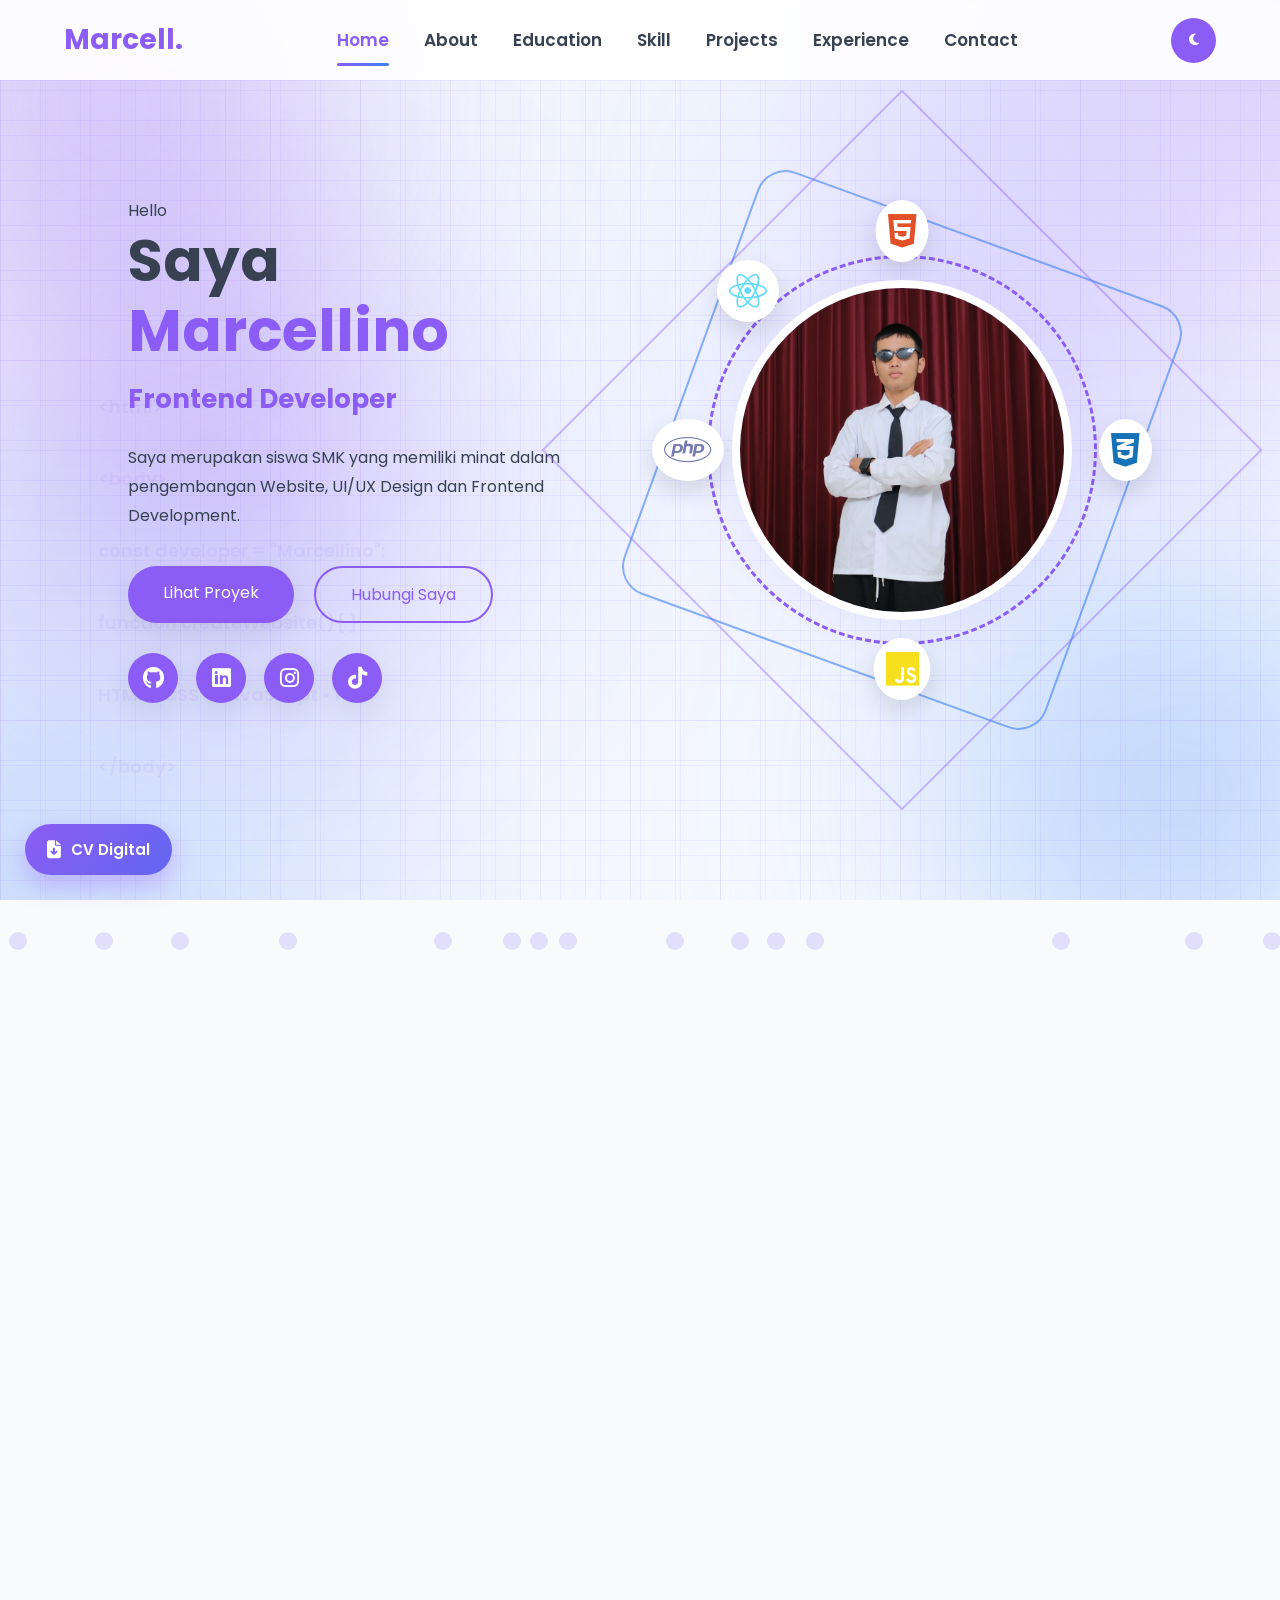
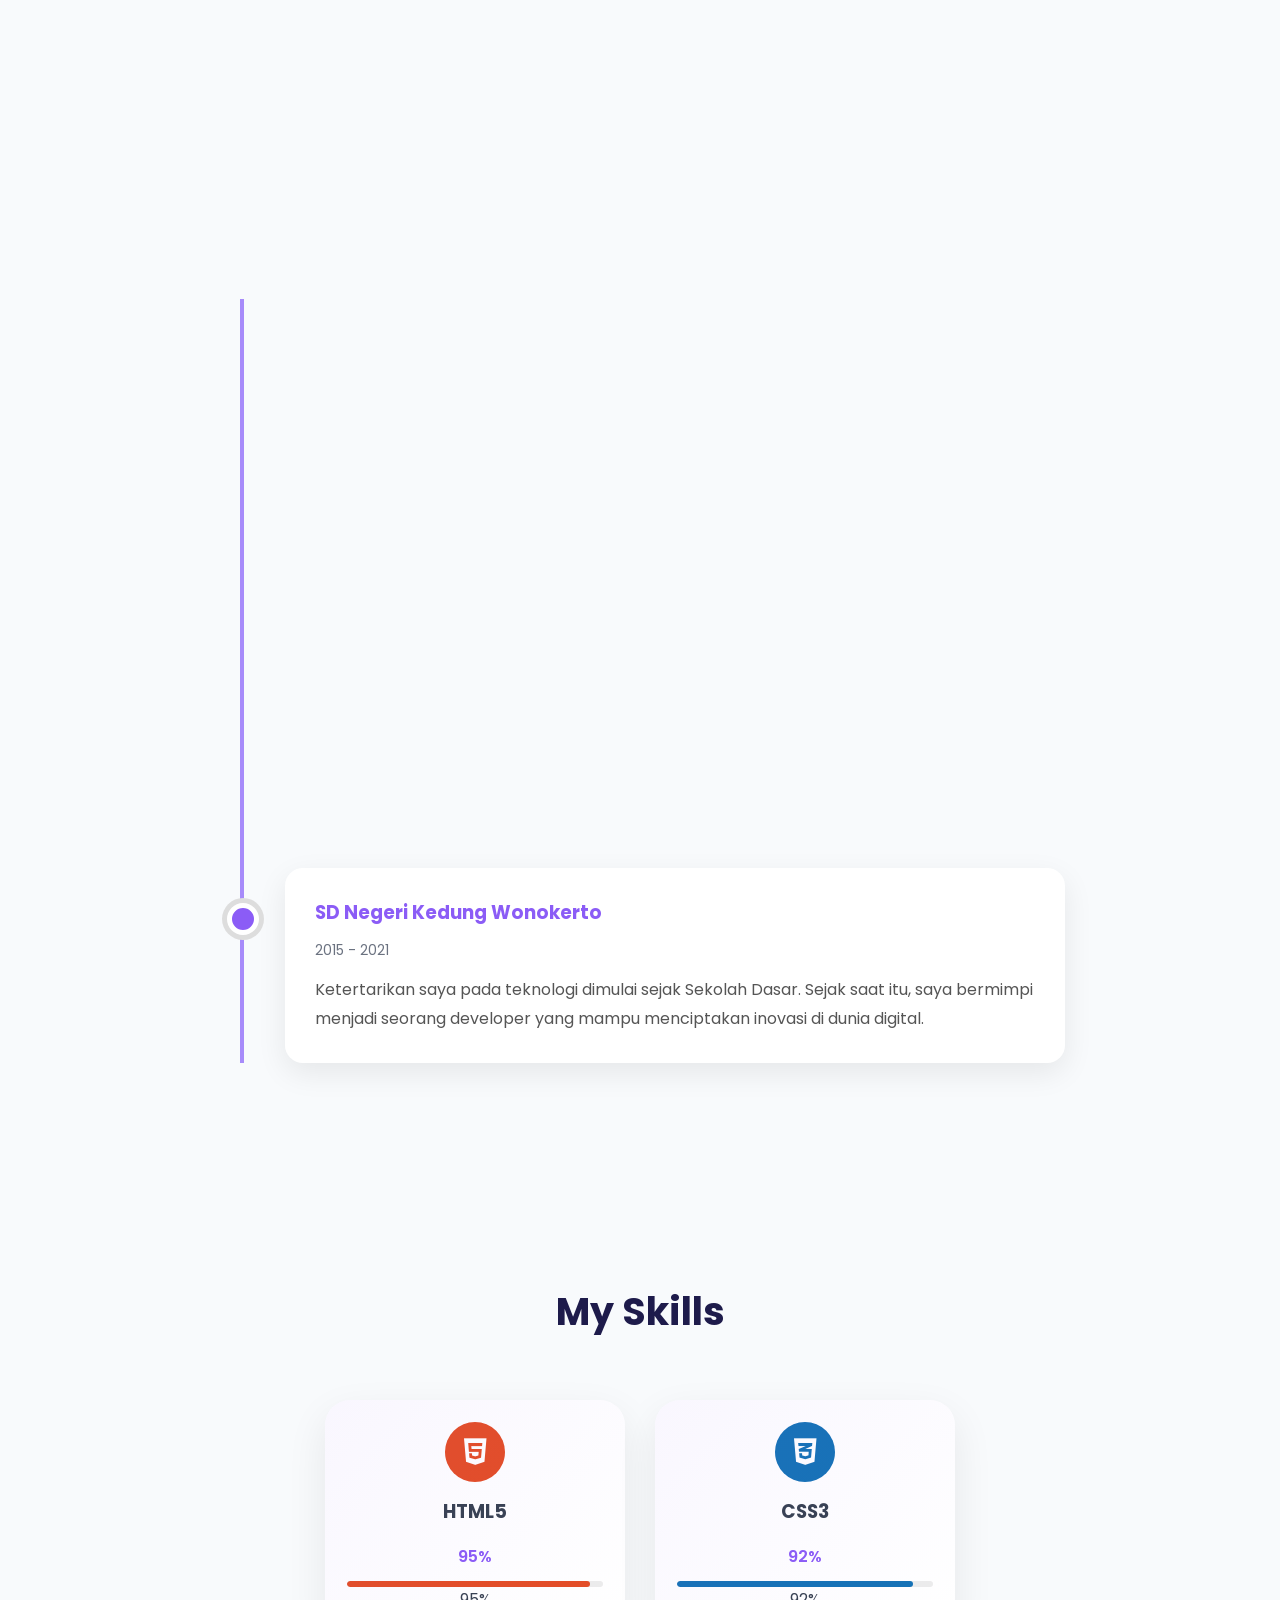
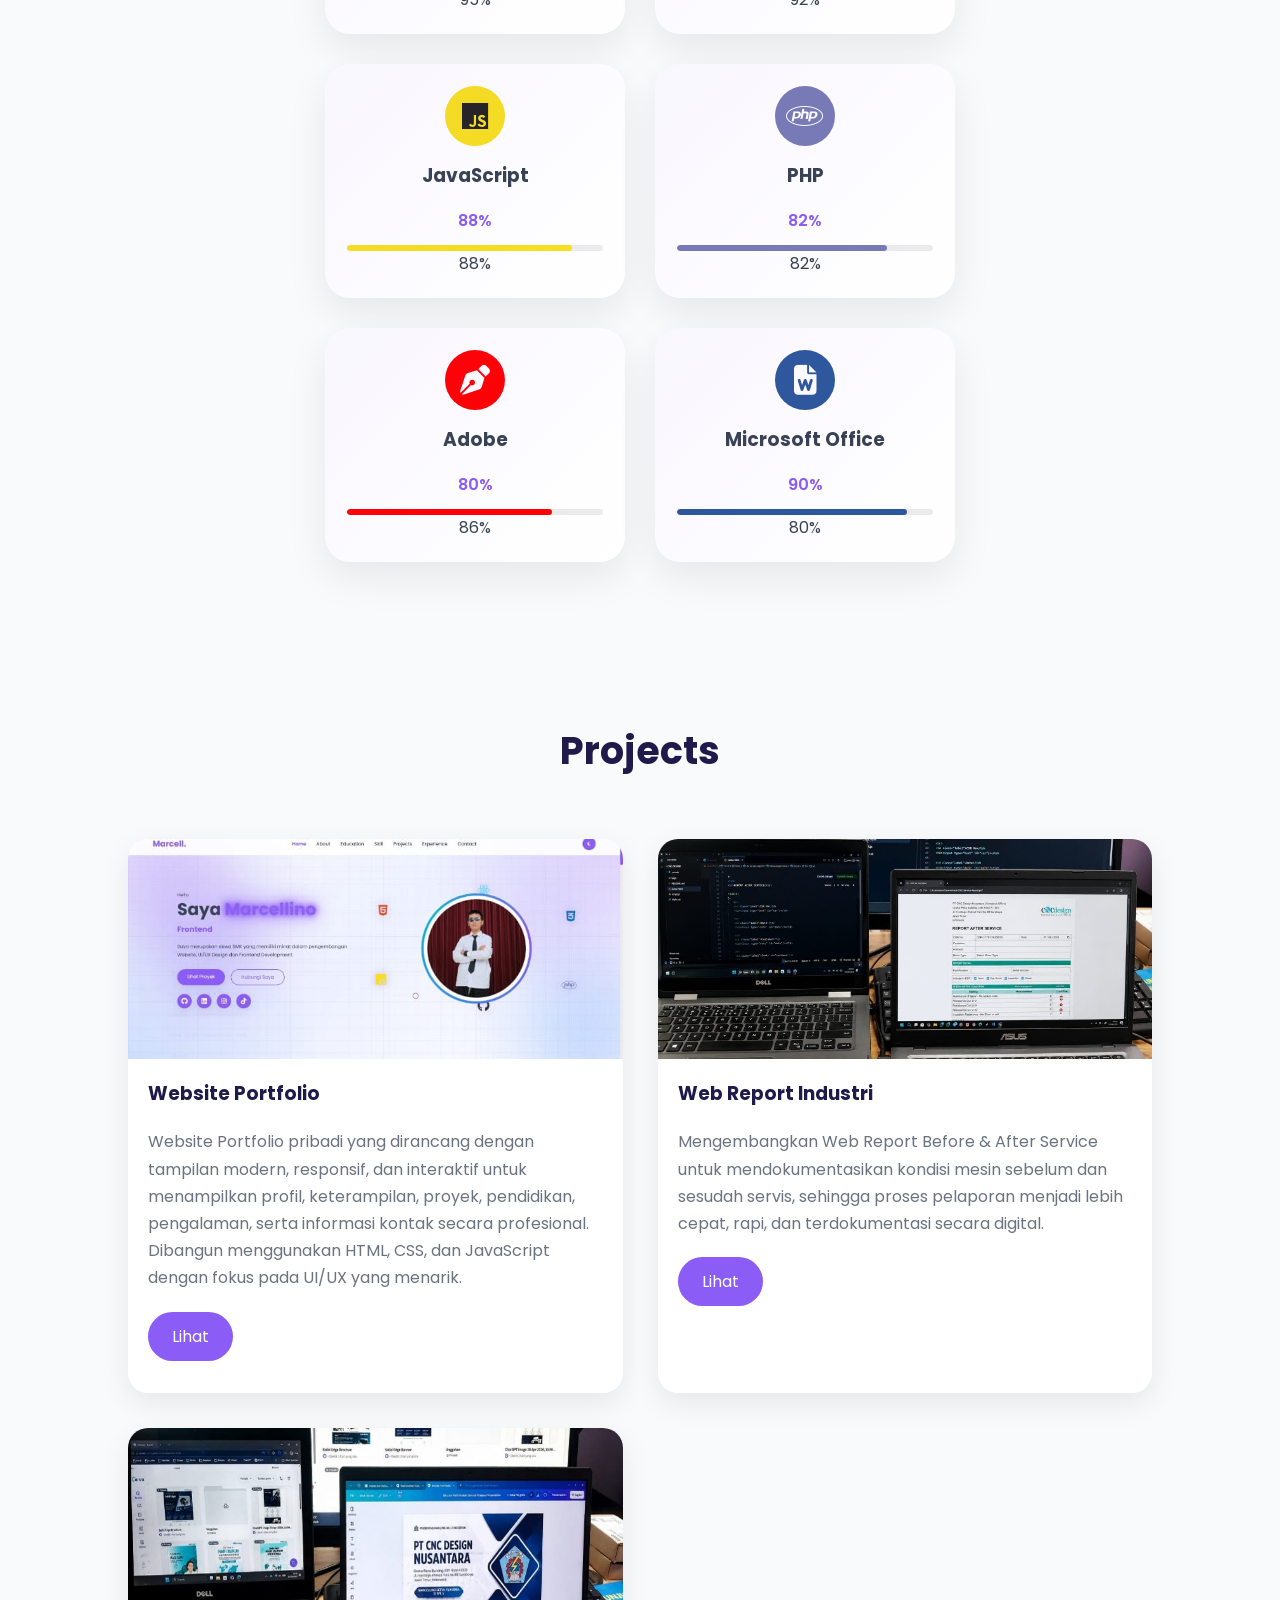
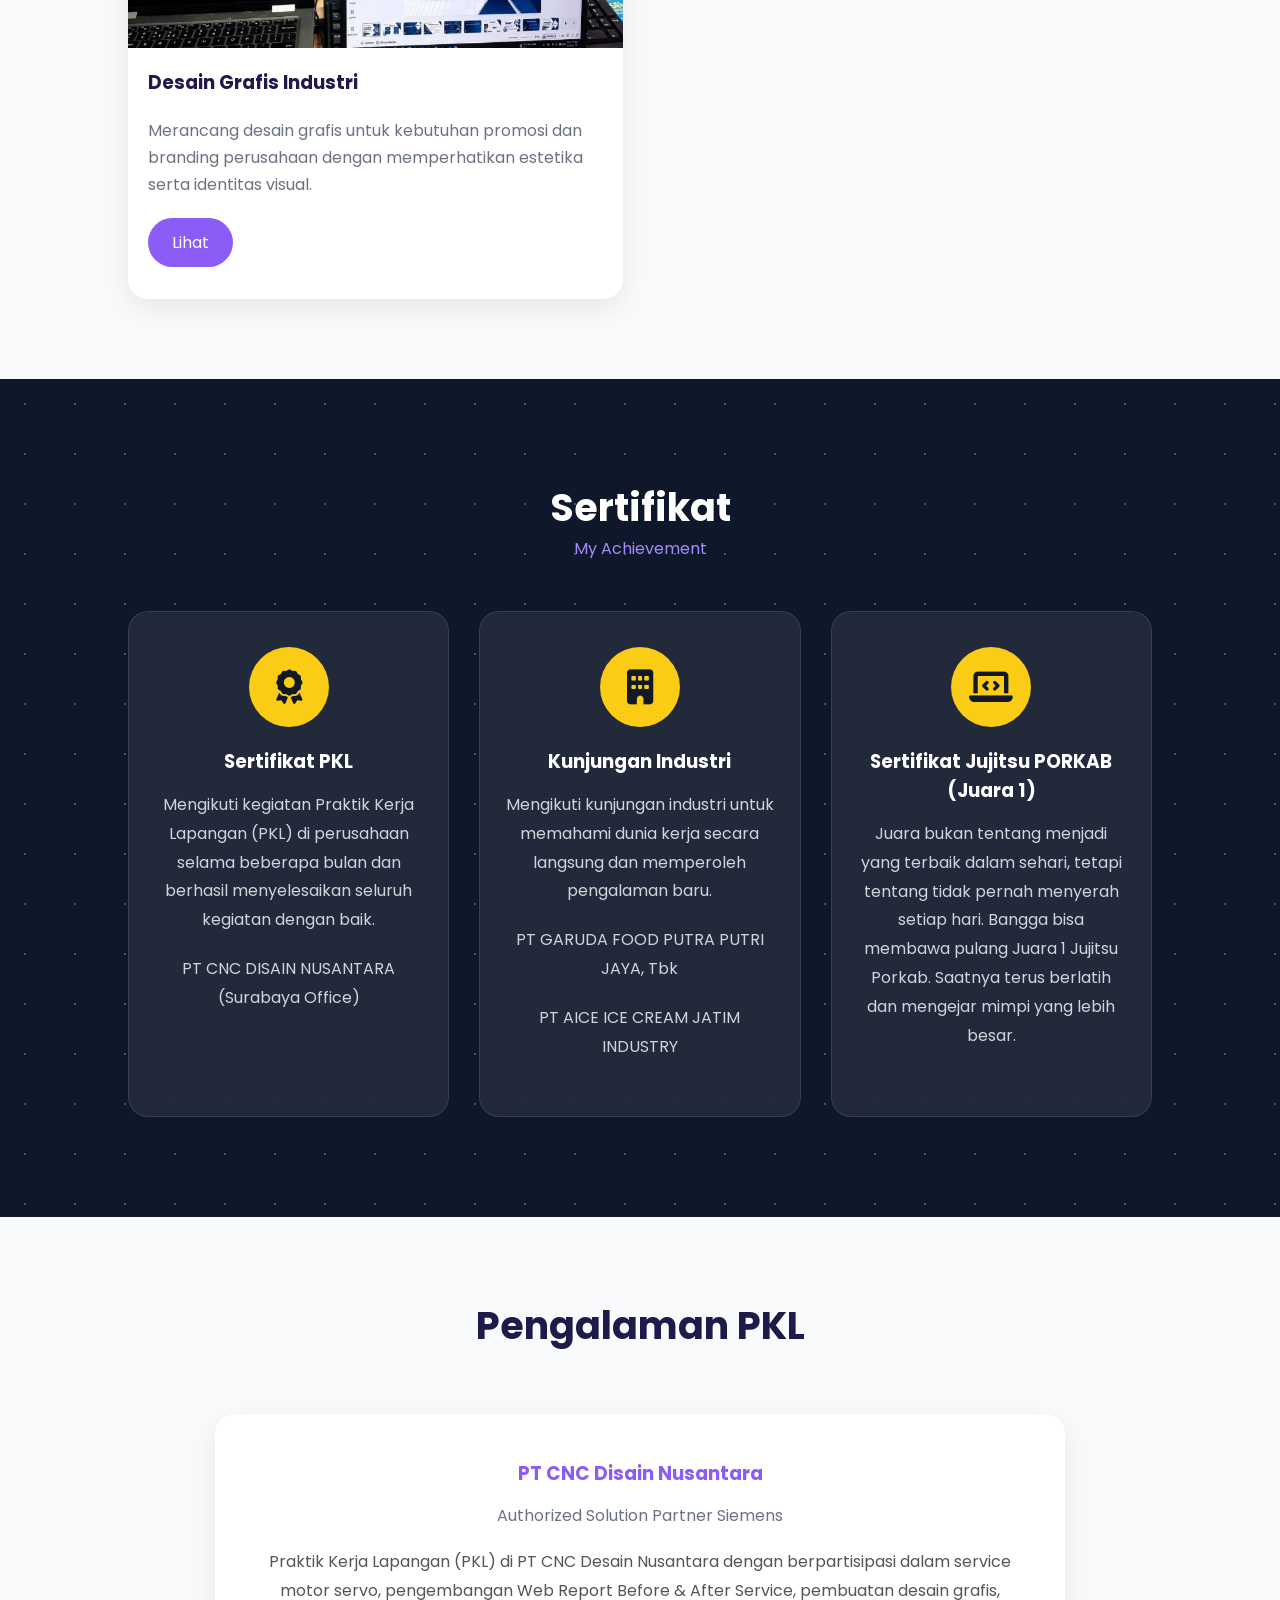
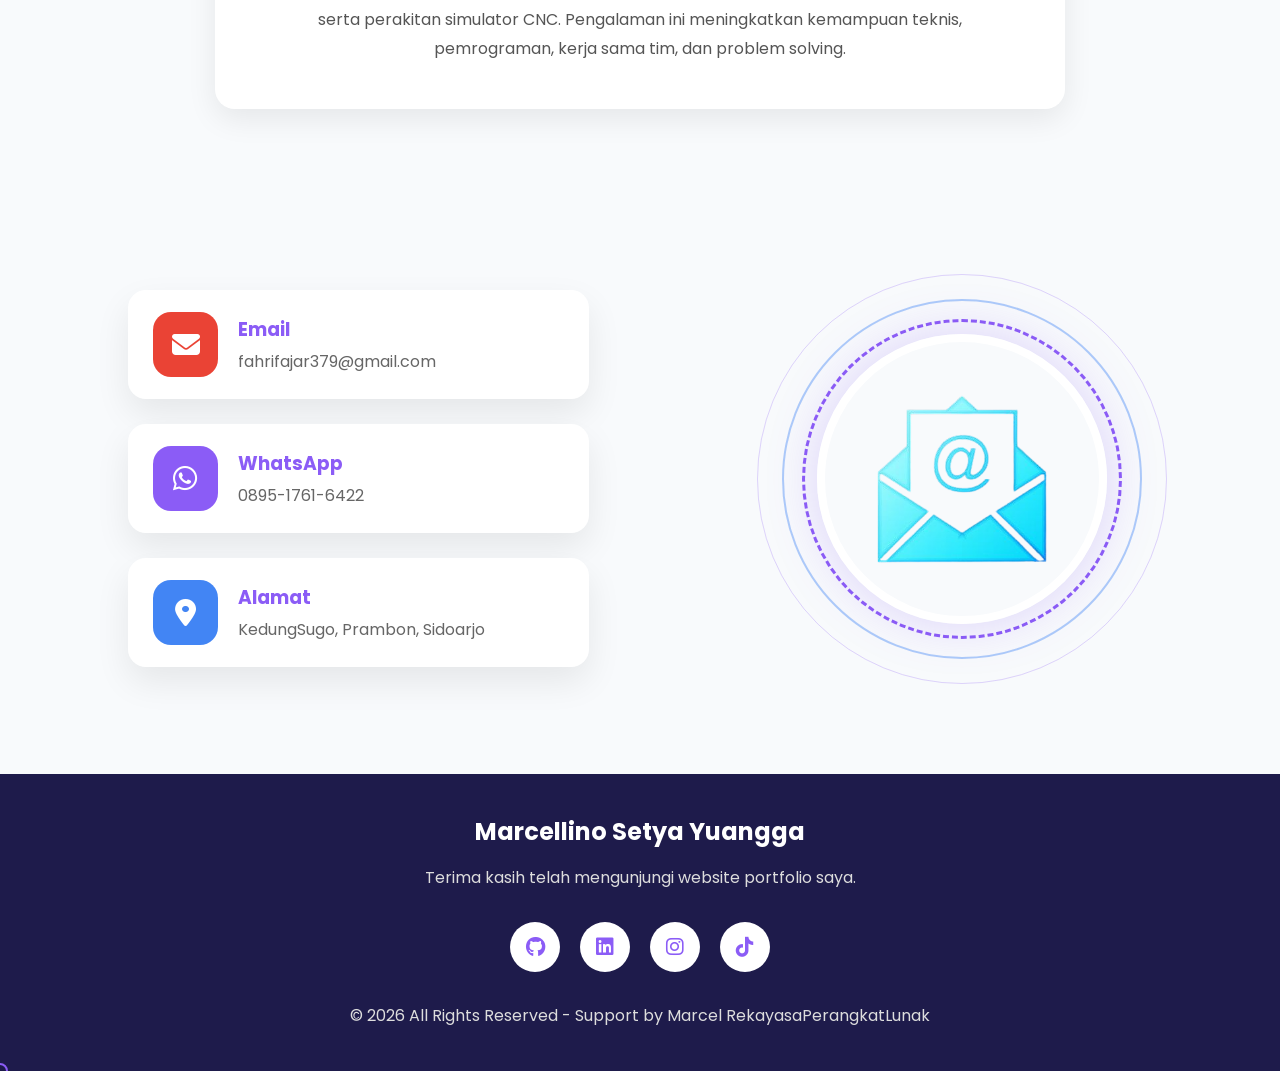
==== commit af09189b: "Update index.html" ====
--- a/index.html
+++ b/index.html
@@ -478,17 +478,18 @@
                 pengalaman baru.
             </p>
             <p>PT GARUDA FOOD PUTRA PUTRI JAYA, Tbk</p>
+            <p>PT AICE ICE CREAM JATIM INDUSTRY</p>
 
             </a>
         </div>
 
         <div class="certificate-card">
             <i class="fas fa-laptop-code"></i>
-            <h3>Sertifikat Website</h3>
+            <h3>Sertifikat Jujitsu PORKAB (Juara 1)</h3>
             <p>
-                Berhasil menyelesaikan pembuatan website
-                portofolio menggunakan HTML, CSS,
-                JavaScript, dan PHP.
+Juara bukan tentang menjadi yang terbaik dalam sehari, tetapi tentang 
+                tidak pernah menyerah setiap hari. Bangga bisa membawa pulang Juara 1 Jujitsu Porkab. 
+                Saatnya terus berlatih dan mengejar mimpi yang lebih besar.
             </p>
 
         </div>
@@ -651,4 +652,4 @@
 <script src="script.js"></script>
 
 </body>
-</html>+</html>
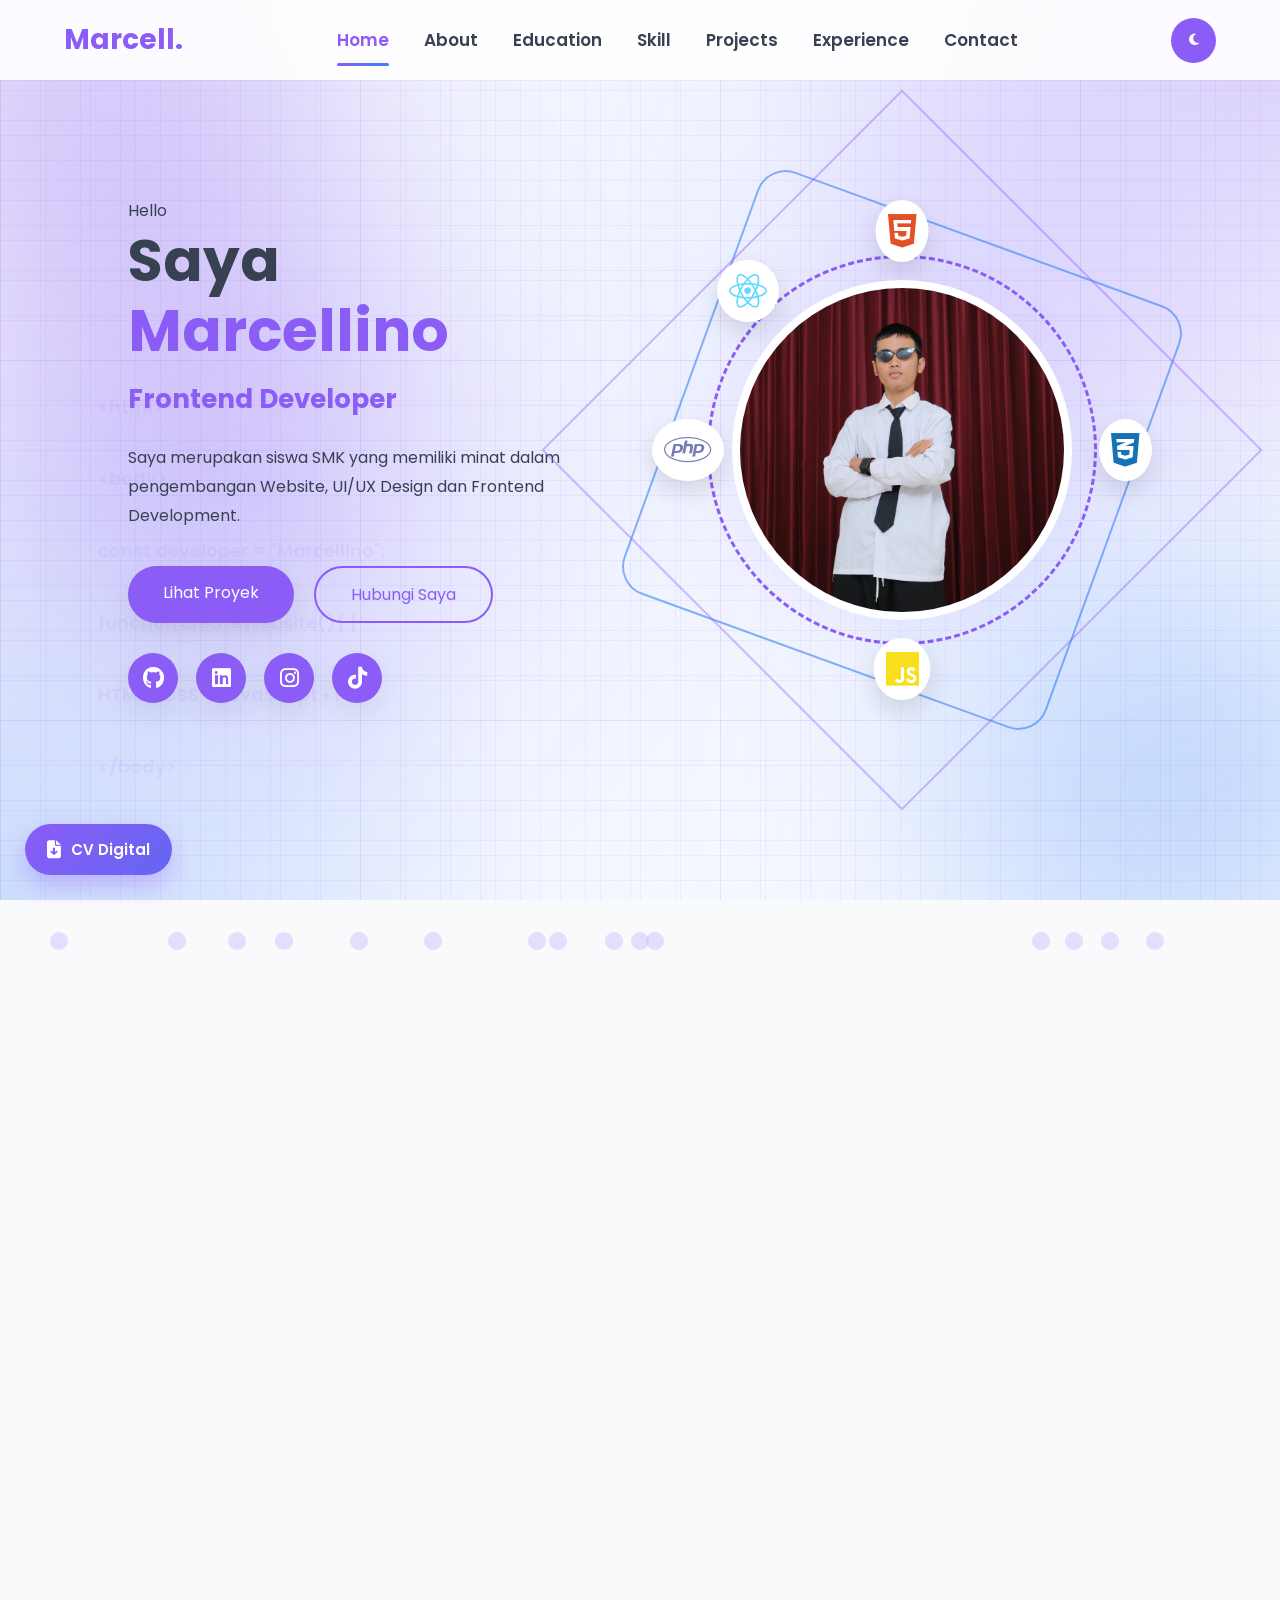
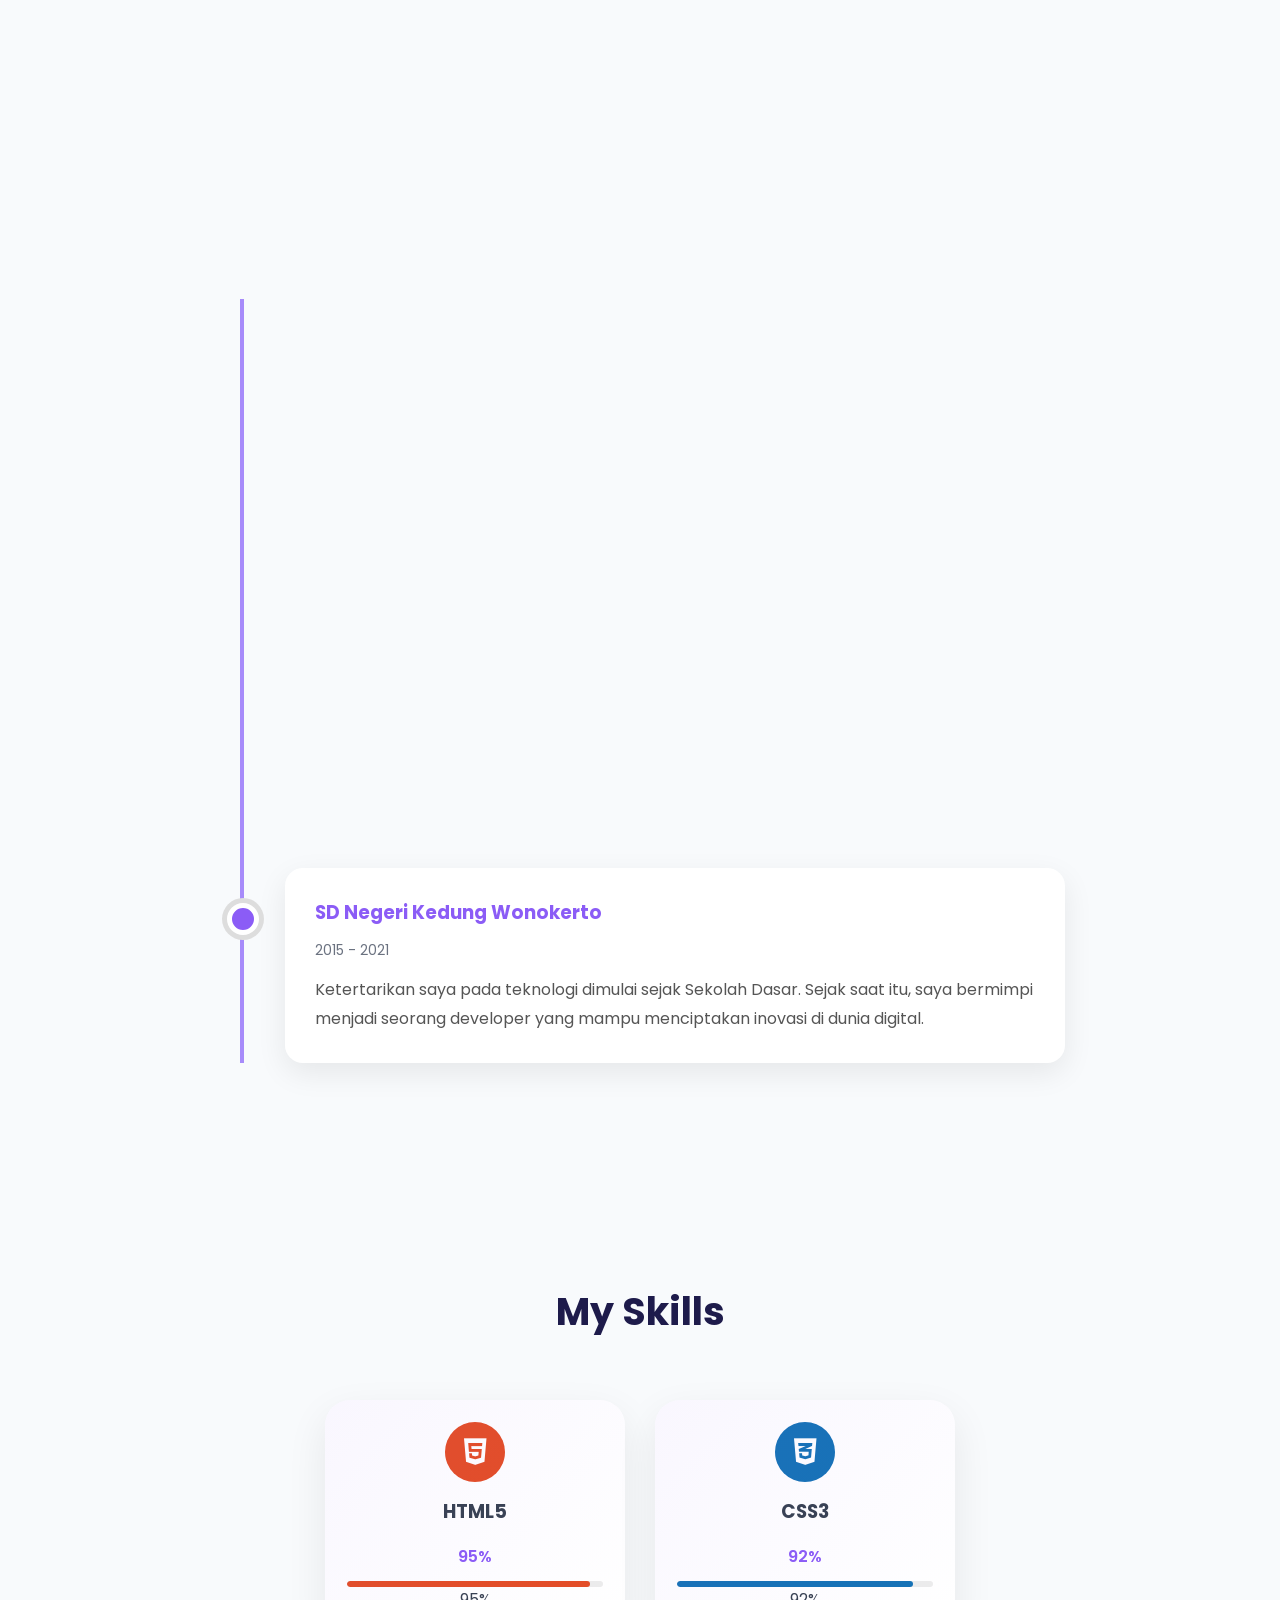
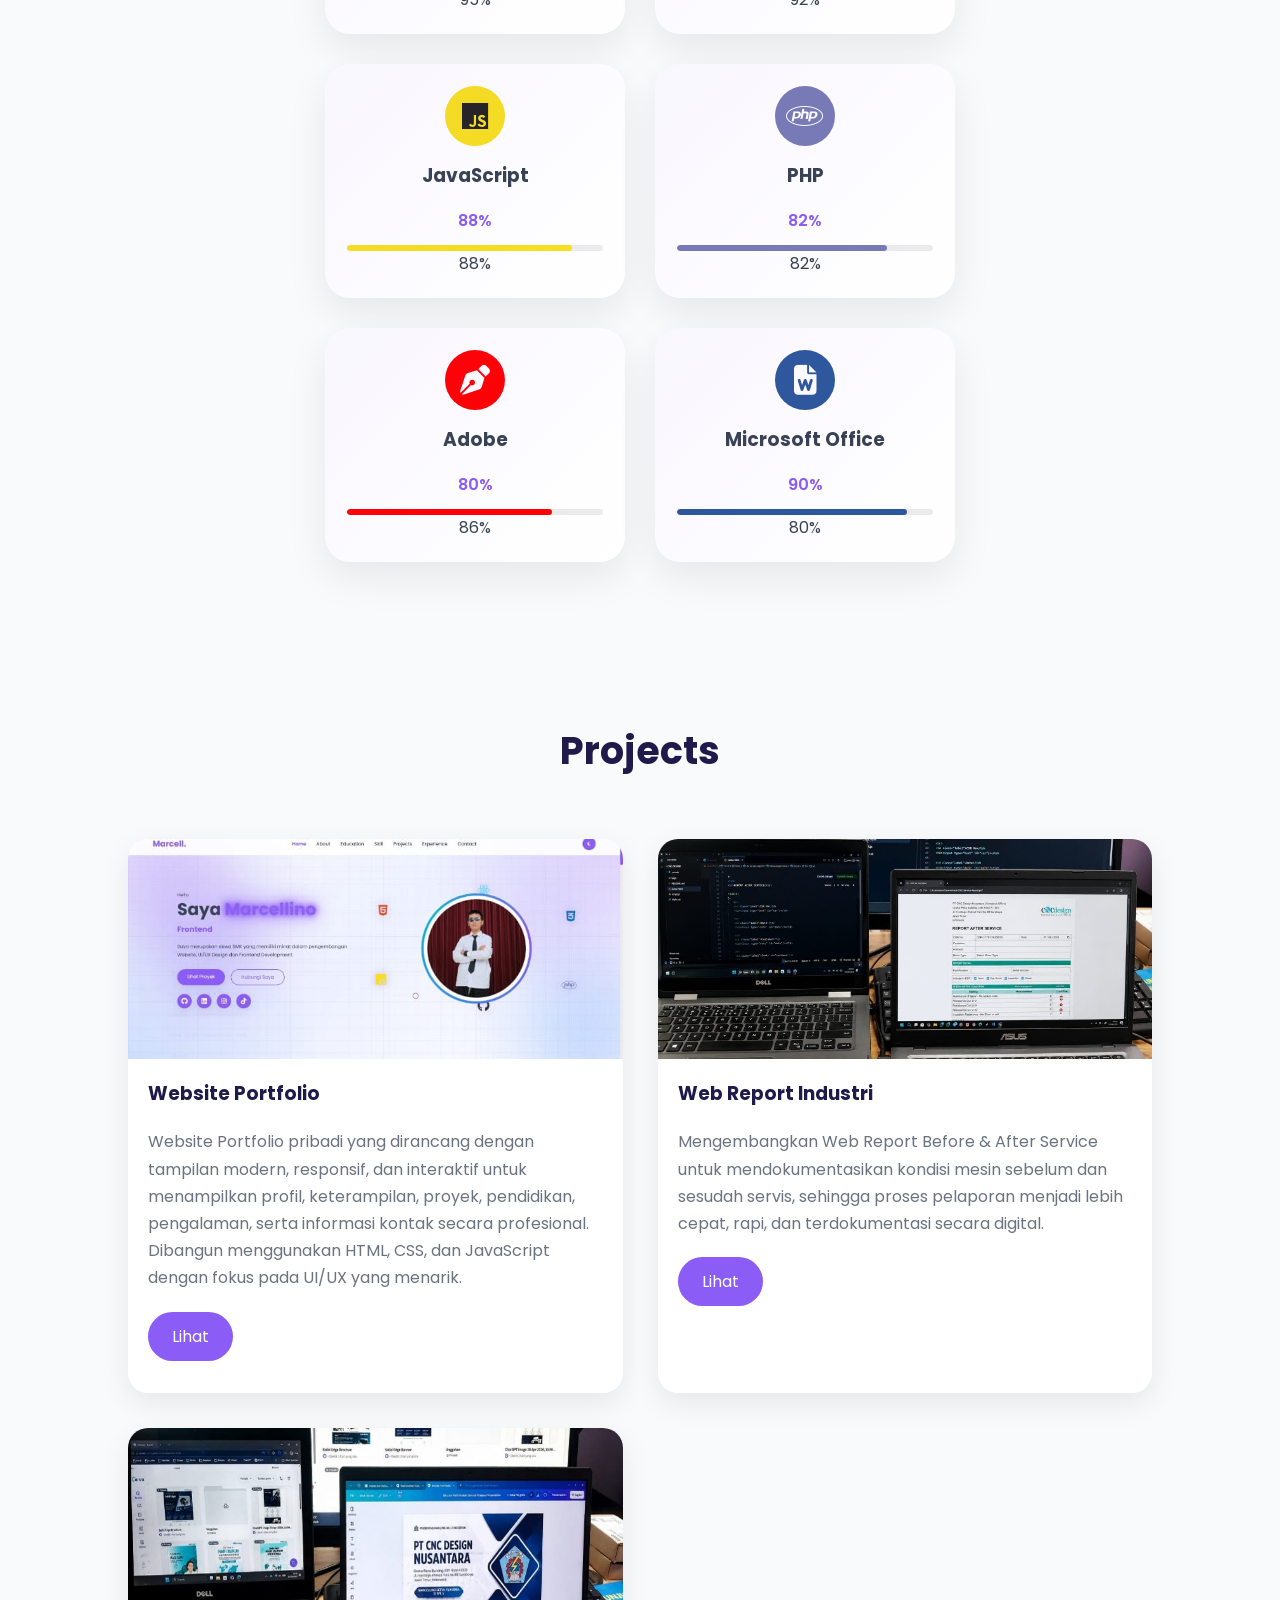
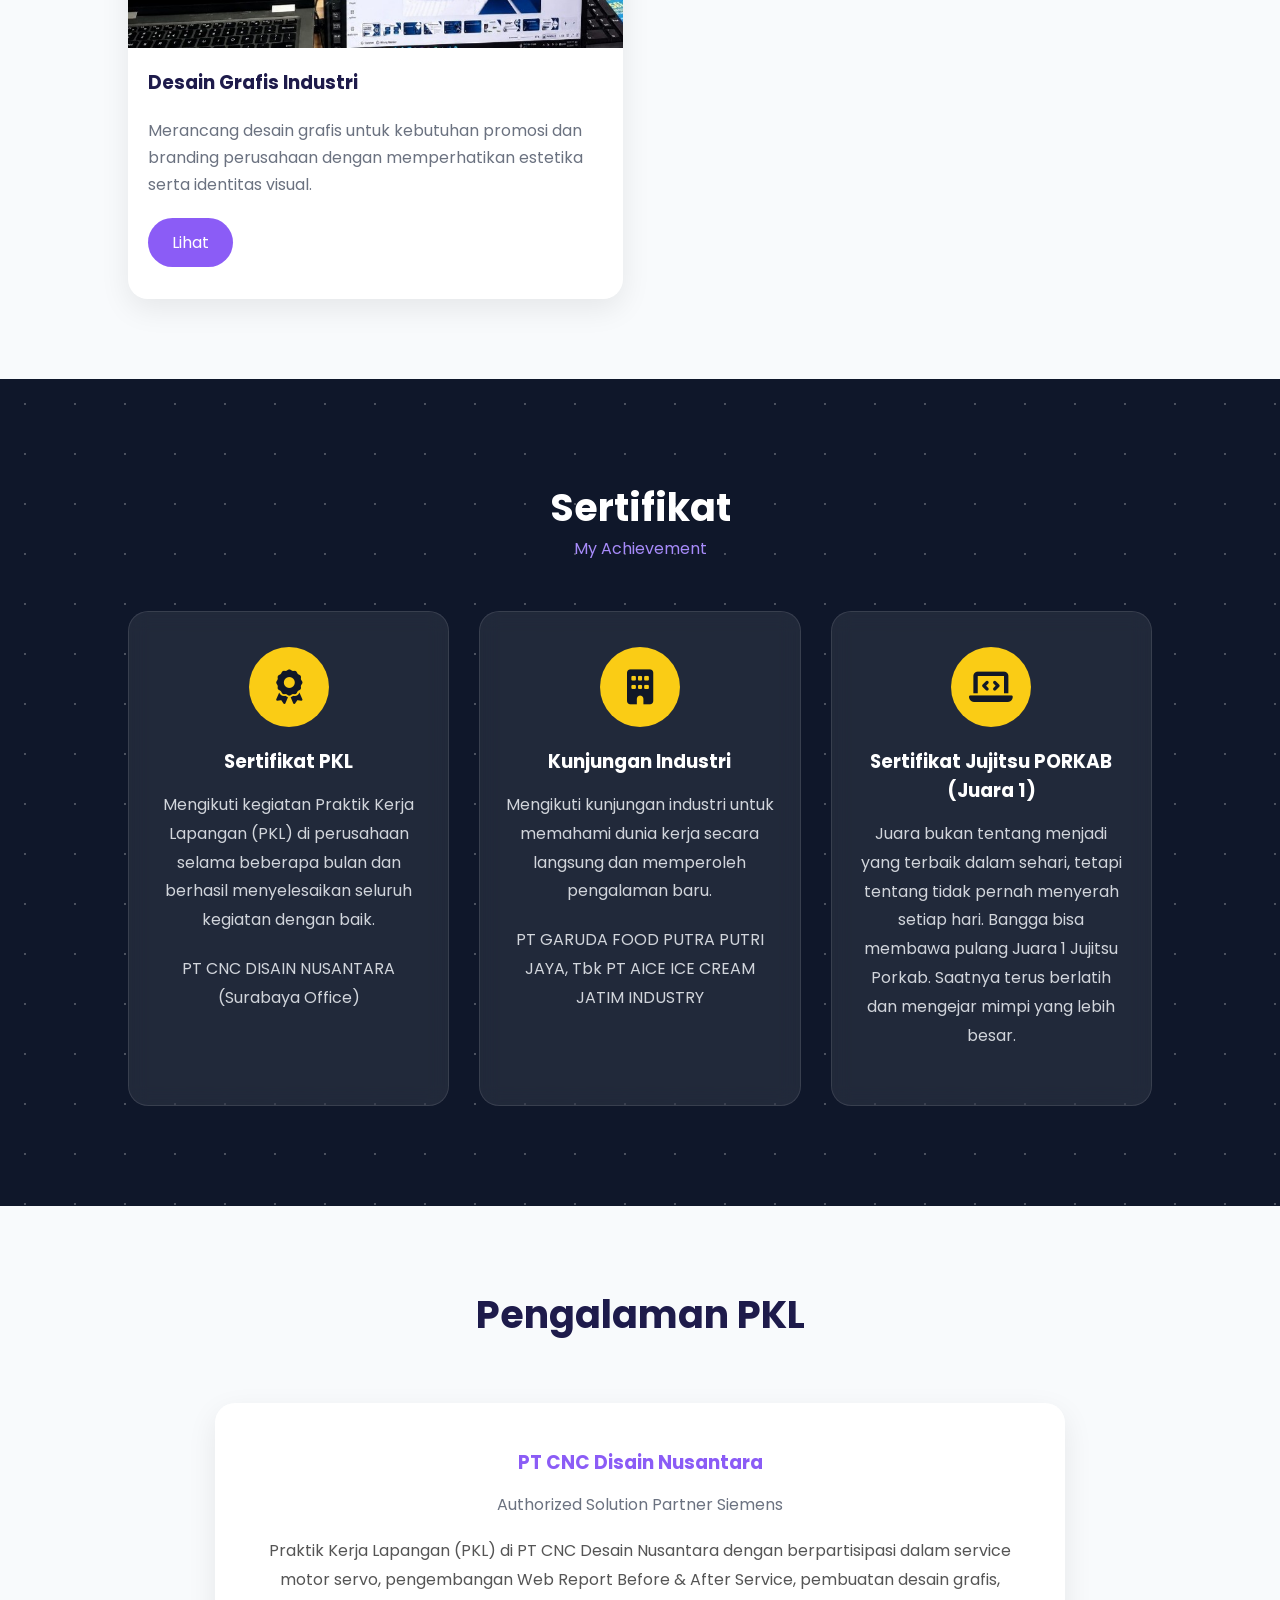
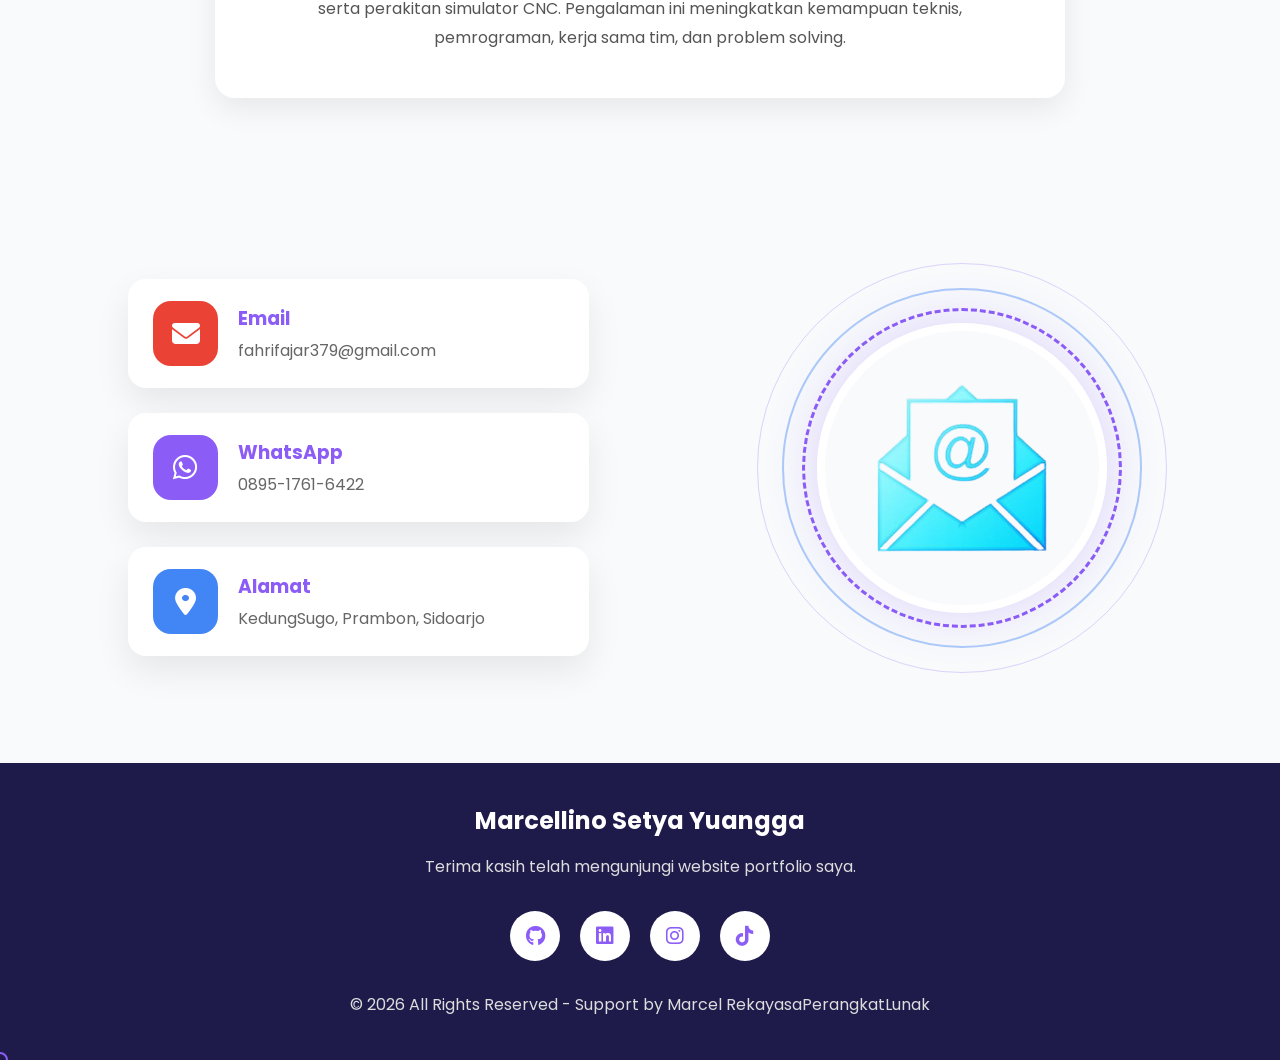
==== commit e1dcf3c0: "Update index.html" ====
--- a/index.html
+++ b/index.html
@@ -477,8 +477,9 @@
                 dunia kerja secara langsung dan memperoleh
                 pengalaman baru.
             </p>
-            <p>PT GARUDA FOOD PUTRA PUTRI JAYA, Tbk</p>
-            <p>PT AICE ICE CREAM JATIM INDUSTRY</p>
+            <p>PT GARUDA FOOD PUTRA PUTRI JAYA, Tbk
+            PT AICE ICE CREAM JATIM INDUSTRY
+            </p>
 
             </a>
         </div>
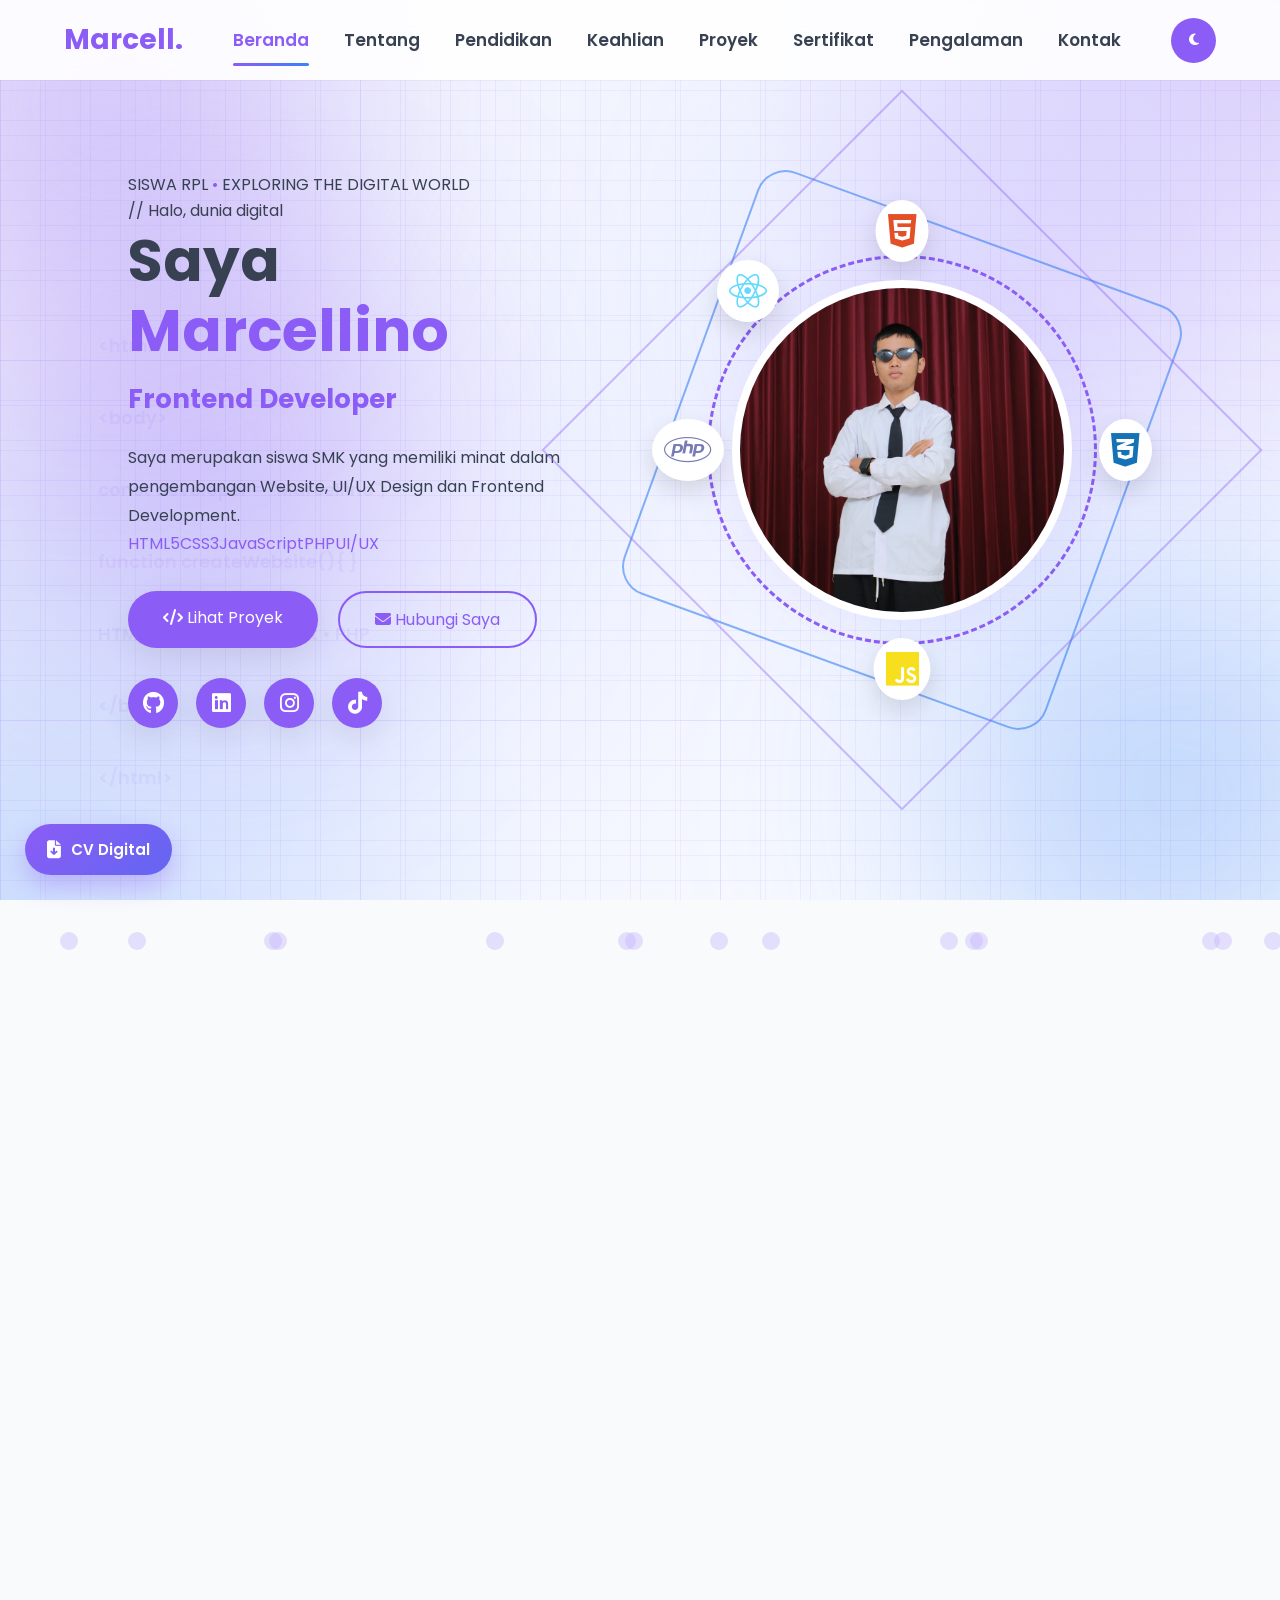
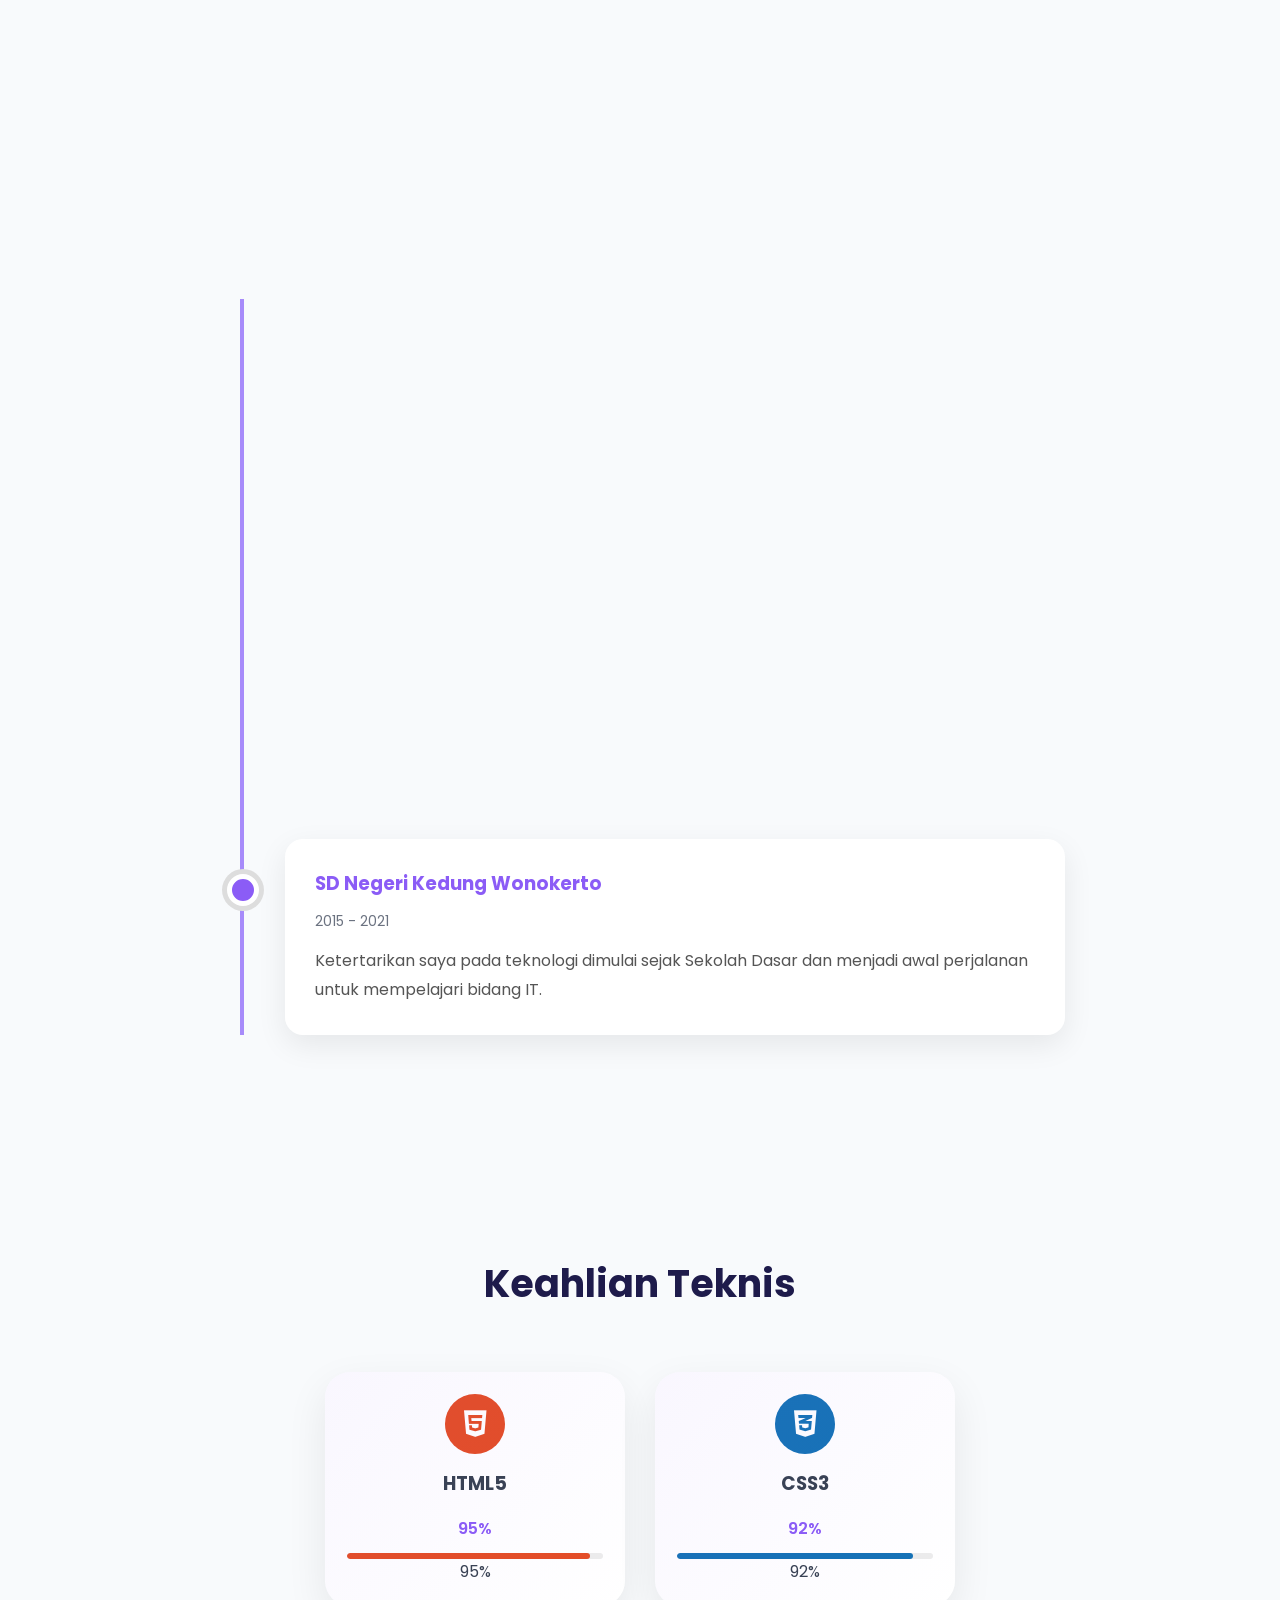
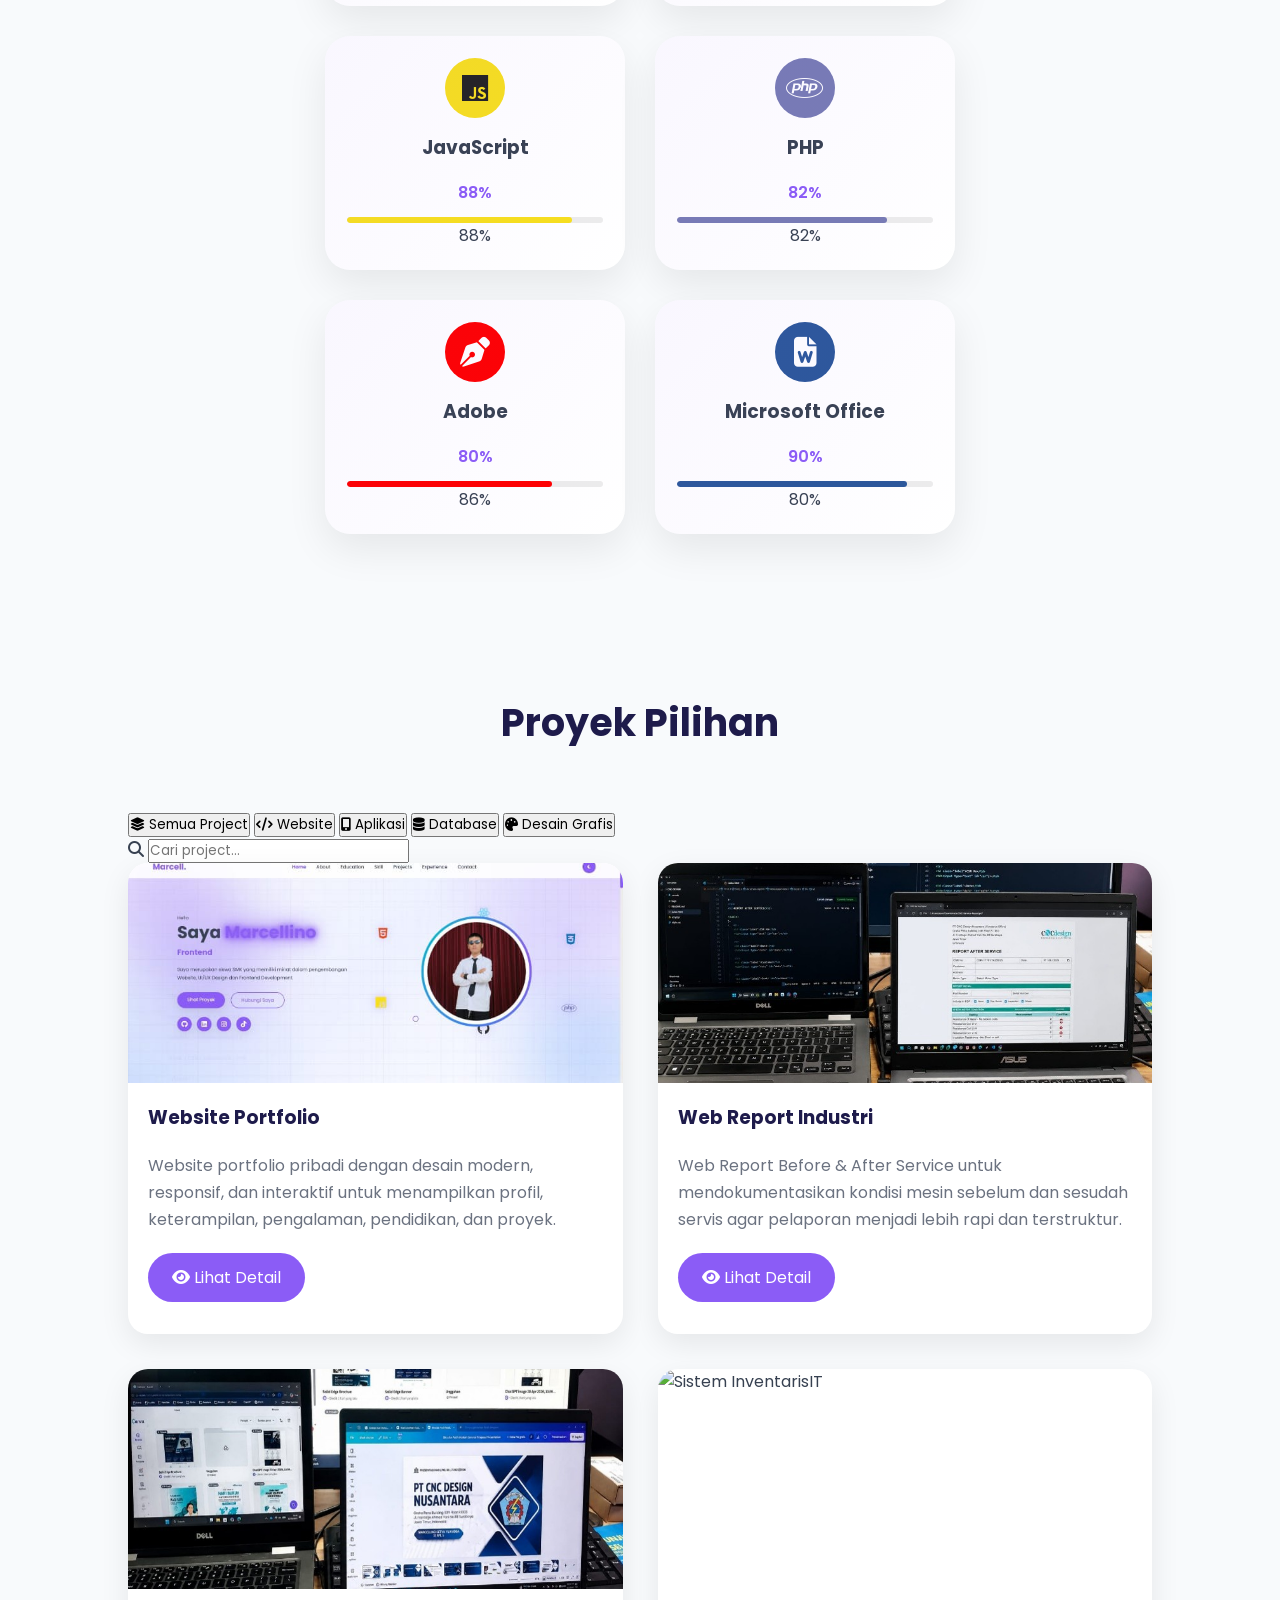
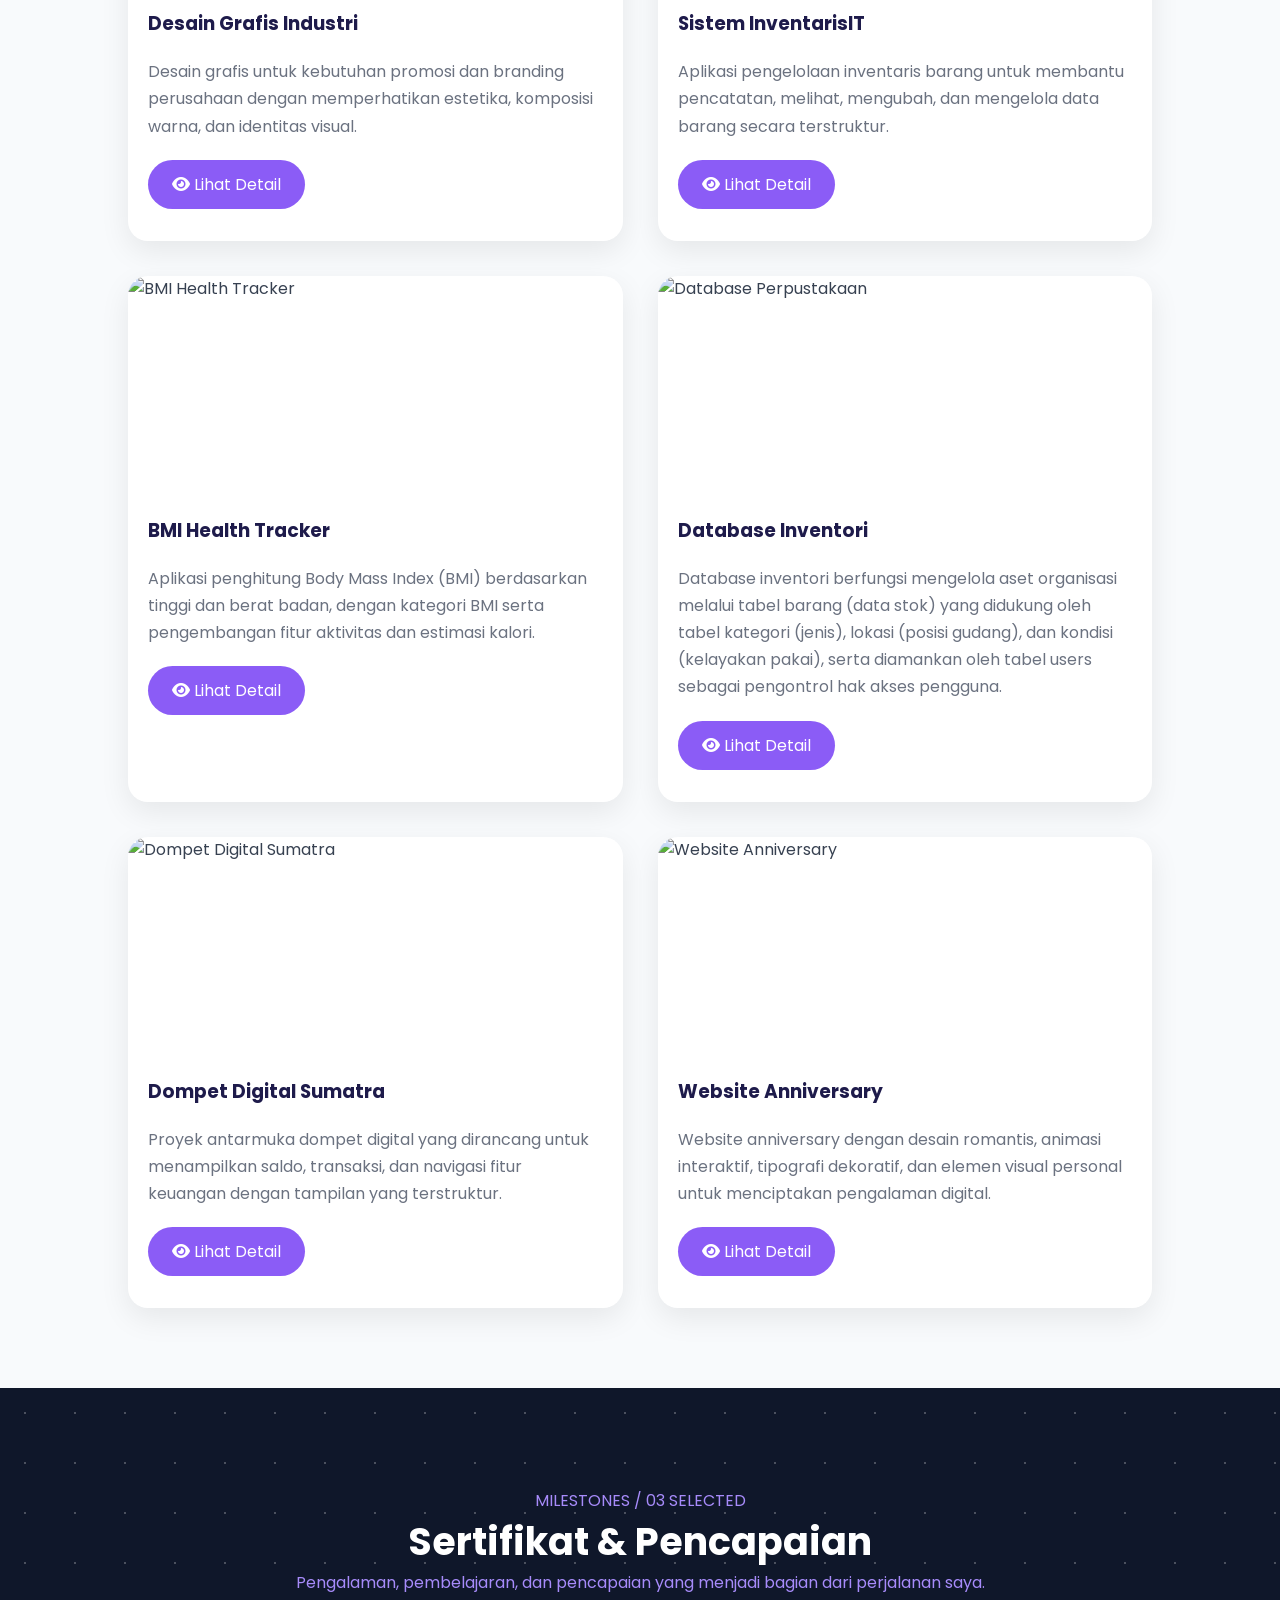
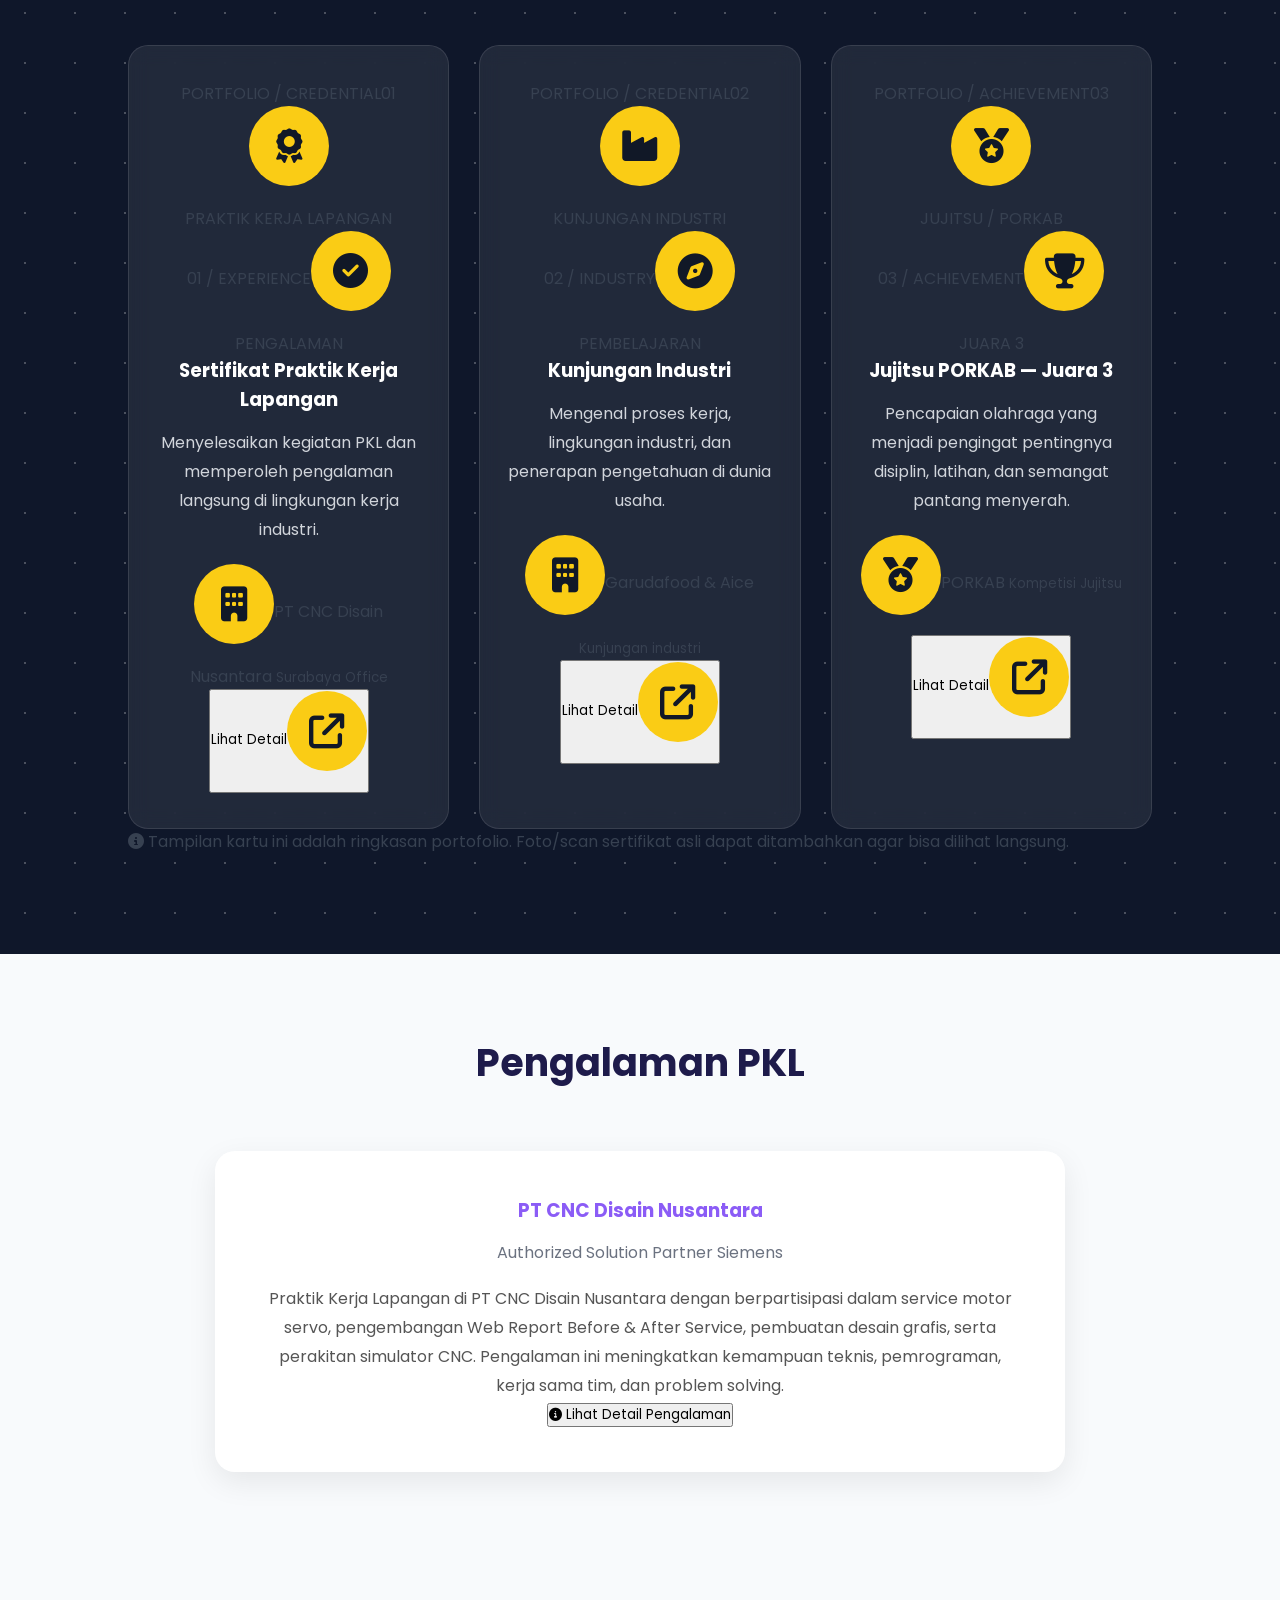
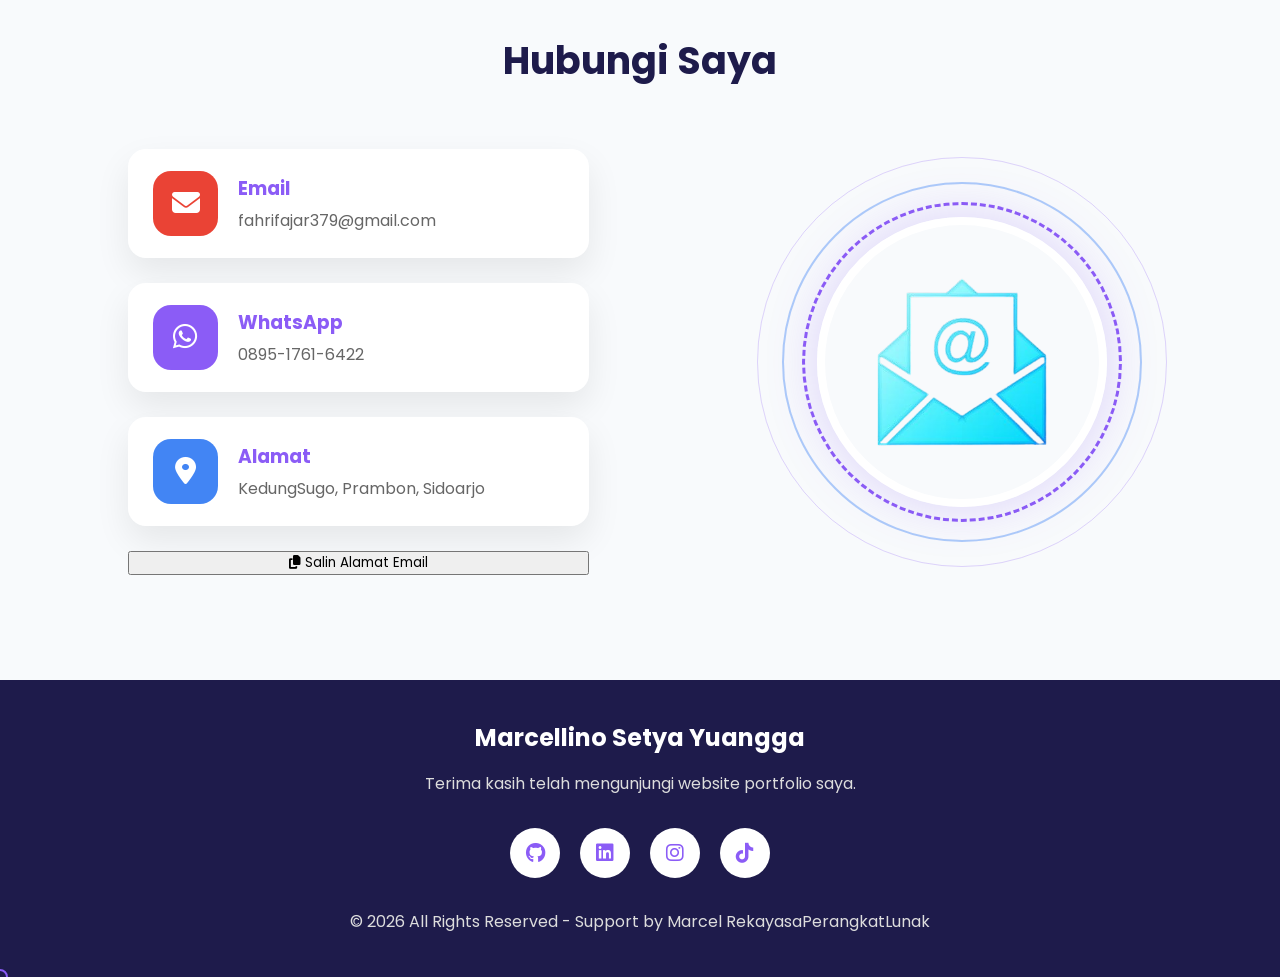
==== commit f328f22d: "Update index.html" ====
--- a/index.html
+++ b/index.html
@@ -1,656 +1,908 @@
 <!DOCTYPE html>
 <html lang="id">
 <head>
-
     <meta charset="UTF-8">
     <meta name="viewport" content="width=device-width, initial-scale=1.0">
-
-    <title>Portfolio | Marcell</title>
-
-    <!-- Google Font -->
+    <meta name="theme-color" content="#080E1C">
+    <meta name="description" content="Portfolio Marcellino Setya Yuangga, siswa Rekayasa Perangkat Lunak yang tertarik pada web development, frontend development, dan UI/UX design.">
+
+    <title>Marcellino Setya Yuangga | IT Portfolio</title>
+
+    <!-- Typography: clean UI font + developer-style monospace -->
     <link rel="preconnect" href="https://fonts.googleapis.com">
     <link rel="preconnect" href="https://fonts.gstatic.com" crossorigin>
-
-    <link href="https://fonts.googleapis.com/css2?family=Poppins:wght@300;400;500;600;700&display=swap" rel="stylesheet">
+    <link href="https://fonts.googleapis.com/css2?family=DM+Mono:wght@400;500&family=Plus+Jakarta+Sans:wght@400;500;600;700;800&display=swap" rel="stylesheet">
 
     <!-- Font Awesome -->
-    <link rel="stylesheet"
-    href="https://cdnjs.cloudflare.com/ajax/libs/font-awesome/6.5.2/css/all.min.css">
+    <link rel="stylesheet" href="https://cdnjs.cloudflare.com/ajax/libs/font-awesome/6.5.2/css/all.min.css">
 
     <!-- CSS -->
-    <link rel="stylesheet" href="style.css">
-
+    <link rel="stylesheet" href="style.css?v=8">
 </head>
 
-<!-- Education Popup -->
-<div id="educationPopup" class="popup">
-    <span id="closeEducation">&times;</span>
-
-    <div class="popup-content">
-        <img id="popupImage" src="" alt="">
-        <h2 id="popupTitle"></h2>
-        <p id="popupDescription"></p>
+<body>
+
+    <!-- Loading -->
+    <div id="loader">
+        <div class="spinner"></div>
     </div>
-</div>
-
-<body>
-
-<div id="spotlight"></div>
-
-<!--==========================
-Loading
-===========================-->
-
-<div id="loader">
-    <div class="spinner"></div>
-</div>
-
-<!--==========================
-Scroll Progress
-===========================-->
-
-<div id="progress-bar"></div>
-
-<!--==========================
-Header
-===========================-->
-
-<header>
-
-<nav class="navbar">
-
-<div class="logo">
-    Marcell.
-</div>
-
-<ul class="nav-menu">
-
-<li><a href="#home">Home</a></li>
-<li><a href="#about">About</a></li>
-<li><a href="#education">Education</a></li>
-<li><a href="#skills">Skill</a></li>
-<li><a href="#projects">Projects</a></li>
-<li><a href="#experience">Experience</a></li>
-<li><a href="#contact">Contact</a></li>
-
-</ul>
-
-<div class="nav-right">
-
-<button id="theme-toggle">
-<i class="fa-solid fa-moon"></i>
+
+    <!-- Scroll Progress -->
+    <div id="progress-bar"></div>
+
+    <!-- Navbar -->
+    <header>
+        <nav class="navbar" aria-label="Navigasi utama">
+
+            <a href="#home" class="logo">Marcell.</a>
+
+            <ul class="nav-menu" id="navMenu">
+                <li><a href="#home" class="active">Beranda</a></li>
+                <li><a href="#about">Tentang</a></li>
+                <li><a href="#education">Pendidikan</a></li>
+                <li><a href="#skills">Keahlian</a></li>
+                <li><a href="#projects">Proyek</a></li>
+                <li><a href="#certificate">Sertifikat</a></li>
+                <li><a href="#experience">Pengalaman</a></li>
+                <li><a href="#contact">Kontak</a></li>
+            </ul>
+
+            <div class="nav-right">
+                <button id="theme-toggle" type="button" aria-label="Ganti tema">
+                    <i class="fa-solid fa-moon"></i>
+                </button>
+
+                <button class="menu-btn" type="button"
+                        aria-label="Buka menu"
+                        aria-expanded="false"
+                        aria-controls="navMenu">
+                    <i class="fa-solid fa-bars"></i>
+                </button>
+            </div>
+
+        </nav>
+    </header>
+
+    <!-- =====================================
+         HERO
+    ====================================== -->
+    <section id="home" class="hero">
+
+        <div class="hero-bg-grid"></div>
+        <div class="hero-glow glow1"></div>
+        <div class="hero-glow glow2"></div>
+        <div class="glow"></div>
+
+        <div class="hero-left">
+
+            <div class="code-bg">
+                &lt;html&gt;<br>
+                &lt;body&gt;<br>
+                const developer = "Marcellino";<br>
+                function createWebsite(){ }<br>
+                HTML • CSS • JavaScript • PHP<br>
+                &lt;/body&gt;<br>
+                &lt;/html&gt;
+            </div>
+
+            <div class="hero-status"><span class="status-dot"></span> SISWA RPL <span aria-hidden="true">•</span> EXPLORING THE DIGITAL WORLD</div>
+
+            <p class="hero-greeting">// Halo, dunia digital</p>
+
+            <h1>
+                Saya
+                <span class="neon-name">Marcellino</span>
+            </h1>
+
+            <h3><span id="typing">Frontend Developer</span></h3>
+
+            <p class="hero-description">
+                Saya merupakan siswa SMK yang memiliki minat
+                dalam pengembangan Website, UI/UX Design dan
+                Frontend Development.
+            </p>
+
+            <div class="hero-stack" aria-label="Teknologi yang dipelajari">
+                <span>HTML5</span><span>CSS3</span><span>JavaScript</span><span>PHP</span><span>UI/UX</span>
+            </div>
+
+            <div class="hero-button">
+                <a href="#projects" class="btn">
+                    <i class="fa-solid fa-code"></i>
+                    Lihat Proyek
+                </a>
+
+                <a href="#contact" class="btn-outline">
+                    <i class="fa-solid fa-envelope"></i>
+                    Hubungi Saya
+                </a>
+            </div>
+
+            <div class="hero-social">
+                <a href="https://github.com/Marcellino-cell"
+                   target="_blank" rel="noopener noreferrer"
+                   aria-label="GitHub">
+                    <i class="fab fa-github"></i>
+                </a>
+
+                <a href="https://www.linkedin.com/feed/"
+                   target="_blank" rel="noopener noreferrer"
+                   aria-label="LinkedIn">
+                    <i class="fab fa-linkedin"></i>
+                </a>
+
+                <a href="https://www.instagram.com/muhammadfajar4379?igsh=OGp3bGtoazFxbzZp"
+                   target="_blank" rel="noopener noreferrer"
+                   aria-label="Instagram">
+                    <i class="fab fa-instagram"></i>
+                </a>
+
+                <a href="https://www.tiktok.com/@fajar_kece0?_r=1&_t=ZS-98Lm0Aoks7Q"
+                   target="_blank" rel="noopener noreferrer"
+                   aria-label="TikTok">
+                    <i class="fab fa-tiktok"></i>
+                </a>
+            </div>
+
+        </div>
+
+        <!-- FOTO UTAMA DAN ANIMASI ORBIT -->
+        <div class="hero-photo" role="group" aria-label="Foto profil dengan orbit animasi teknologi">
+
+            <span class="circle-ring" aria-hidden="true"></span>
+            <span class="square-ring" aria-hidden="true"></span>
+            <span class="diamond-ring" aria-hidden="true"></span>
+
+            <!-- Visible satellite dots make orbit motion easy to notice. -->
+            <span class="orbit-satellite orbit-satellite-one" aria-hidden="true"></span>
+            <span class="orbit-satellite orbit-satellite-two" aria-hidden="true"></span>
+            <span class="orbit-satellite orbit-satellite-three" aria-hidden="true"></span>
+
+            <div class="icon-orbit" aria-label="Logo teknologi">
+
+                <i class="fa-brands fa-html5 html"
+                   title="HTML5"></i>
+
+                <i class="fa-brands fa-css3-alt css"
+                   title="CSS3"></i>
+
+                <i class="fa-brands fa-js js"
+                   title="JavaScript"></i>
+
+                <i class="fa-brands fa-php php"
+                   title="PHP"></i>
+
+                <i class="fa-brands fa-react react"
+                   title="React"></i>
+
+            </div>
+
+            <img src="foto/foto home.jpeg"
+                 alt="Foto profil Marcellino">
+
+        </div>
+
+    </section>
+
+    <!-- =====================================
+         ABOUT
+    ====================================== -->
+    <section id="about">
+
+        <div class="section-title">
+            <h2>Tentang Saya</h2>
+        </div>
+
+        <div class="about-container">
+
+            <div class="about-image" aria-label="Foto profil dengan animasi orbit teknologi">
+                <span class="about-orbit-ring about-orbit-ring-one" aria-hidden="true"></span>
+                <span class="about-orbit-ring about-orbit-ring-two" aria-hidden="true"></span>
+                <span class="about-orbit-ring about-orbit-ring-three" aria-hidden="true"></span>
+                <span class="about-orbit-glow" aria-hidden="true"></span>
+                <img src="foto/foto about.jpeg"
+                     alt="Foto Marcellino"
+                     loading="lazy">
+            </div>
+
+            <div class="about-content">
+                <p>
+                    Saya adalah siswa Rekayasa Perangkat Lunak
+                    (RPL) yang memiliki minat dalam bidang
+                    pengembangan perangkat lunak dan teknologi.
+                    Saya senang mempelajari bahasa pemrograman,
+                    membangun website, serta menciptakan solusi
+                    digital yang bermanfaat. Saya percaya bahwa
+                    belajar secara konsisten dan terus
+                    mengembangkan keterampilan adalah kunci
+                    untuk menjadi seorang programmer profesional.
+                </p>
+            </div>
+
+        </div>
+
+    </section>
+
+    <!-- =====================================
+         EDUCATION
+    ====================================== -->
+    <section id="education">
+
+        <div class="section-title">
+            <h2>Riwayat Pendidikan</h2>
+        </div>
+
+        <div class="timeline">
+
+            <div class="timeline-item"
+                 data-education="0"
+                 role="button" tabindex="0"
+                 aria-label="Detail pendidikan SMK">
+
+                <h3>SMK Krian Sidoarjo</h3>
+                <span>2024 - 2027</span>
+
+                <p>
+                    Jurusan Rekayasa Perangkat Lunak.
+                    Saya mempelajari pengembangan website,
+                    pemrograman, dan teknologi serta terus
+                    mengembangkan keterampilan untuk membuat
+                    solusi digital yang inovatif.
+                </p>
+
+            </div>
+
+            <div class="timeline-item"
+                 data-education="1"
+                 role="button" tabindex="0"
+                 aria-label="Detail pendidikan SMP">
+
+                <h3>SMP Negeri 1 Prambon</h3>
+                <span>2021 - 2024</span>
+
+                <p>
+                    Sejak SMP, saya mulai tertarik dengan dunia
+                    komputer dan teknologi. Dari sini muncul
+                    minat untuk menjadi profesional di bidang IT
+                    yang mampu menciptakan aplikasi bermanfaat.
+                </p>
+
+            </div>
+
+            <div class="timeline-item"
+                 data-education="2"
+                 role="button" tabindex="0"
+                 aria-label="Detail pendidikan SD">
+
+                <h3>SD Negeri Kedung Wonokerto</h3>
+                <span>2015 - 2021</span>
+
+                <p>
+                    Ketertarikan saya pada teknologi dimulai
+                    sejak Sekolah Dasar dan menjadi awal
+                    perjalanan untuk mempelajari bidang IT.
+                </p>
+
+            </div>
+
+        </div>
+
+    </section>
+
+    <!-- =====================================
+         SKILLS
+    ====================================== -->
+    <section id="skills">
+
+        <div class="section-title">
+            <h2>Keahlian Teknis</h2>
+        </div>
+
+        <div class="skill-grid">
+
+            <div class="skill-card">
+                <div class="skill-icon html-icon">
+                    <i class="fa-brands fa-html5"></i>
+                </div>
+                <h3>HTML5</h3>
+                <span>95%</span>
+                <div class="bar">
+                    <div class="fill html-bar"></div>
+                </div>
+            </div>
+
+            <div class="skill-card">
+                <div class="skill-icon css-icon">
+                    <i class="fa-brands fa-css3-alt"></i>
+                </div>
+                <h3>CSS3</h3>
+                <span>92%</span>
+                <div class="bar">
+                    <div class="fill css-bar"></div>
+                </div>
+            </div>
+
+            <div class="skill-card">
+                <div class="skill-icon js-icon">
+                    <i class="fa-brands fa-js"></i>
+                </div>
+                <h3>JavaScript</h3>
+                <span>88%</span>
+                <div class="bar">
+                    <div class="fill js-bar"></div>
+                </div>
+            </div>
+
+            <div class="skill-card">
+                <div class="skill-icon php-icon">
+                    <i class="fa-brands fa-php"></i>
+                </div>
+                <h3>PHP</h3>
+                <span>82%</span>
+                <div class="bar">
+                    <div class="fill php-bar"></div>
+                </div>
+            </div>
+
+            <div class="skill-card">
+                <div class="skill-icon adobe-icon">
+                    <i class="fas fa-pen-nib"></i>
+                </div>
+                <h3>Adobe</h3>
+                <span>80%</span>
+                <div class="bar">
+                    <div class="fill adobe-bar"></div>
+                </div>
+            </div>
+
+            <div class="skill-card">
+                <div class="skill-icon office-icon">
+                    <i class="fas fa-file-word"></i>
+                </div>
+                <h3>Microsoft Office</h3>
+                <span>90%</span>
+                <div class="bar">
+                    <div class="fill office-bar"></div>
+                </div>
+            </div>
+
+        </div>
+
+    </section>
+
+    <!-- =====================================
+         PROJECTS
+    ====================================== -->
+    <section id="projects">
+
+        <div class="section-title">
+            <h2>Proyek Pilihan</h2>
+        </div>
+
+        <div class="project-filter">
+
+            <button type="button" class="filter-btn active"
+                    data-filter="all" aria-pressed="true">
+                <i class="fa-solid fa-layer-group"></i>
+                Semua Project
+            </button>
+
+            <button type="button" class="filter-btn"
+                    data-filter="website" aria-pressed="false">
+                <i class="fa-solid fa-code"></i>
+                Website
+            </button>
+
+            <button type="button" class="filter-btn"
+                    data-filter="app" aria-pressed="false">
+                <i class="fa-solid fa-mobile-screen-button"></i>
+                Aplikasi
+            </button>
+
+            <button type="button" class="filter-btn"
+                    data-filter="database" aria-pressed="false">
+                <i class="fa-solid fa-database"></i>
+                Database
+            </button>
+
+            <button type="button" class="filter-btn"
+                    data-filter="design" aria-pressed="false">
+                <i class="fa-solid fa-palette"></i>
+                Desain Grafis
+            </button>
+
+        </div>
+
+        <div class="project-search">
+            <i class="fa-solid fa-magnifying-glass"></i>
+            <input type="search"
+                   id="projectSearch"
+                   placeholder="Cari project..."
+                   aria-label="Cari project">
+        </div>
+
+        <div class="project-grid">
+
+            <!-- PROJECT 1 -->
+            <div class="project-card"
+                 data-category="website" data-index="0">
+
+                <img src="project/portopolio.jpeg"
+                     alt="Website Portfolio" loading="lazy">
+
+                <div class="project-content">
+                    <h3>Website Portfolio</h3>
+
+                    <p>
+                        Website portfolio pribadi dengan desain
+                        modern, responsif, dan interaktif untuk
+                        menampilkan profil, keterampilan,
+                        pengalaman, pendidikan, dan proyek.
+                    </p>
+
+                    <a href="project-detail.html?project=website-portfolio" class="btn-small project-btn" data-index="0" data-project-slug="website-portfolio">
+                        <i class="fa-solid fa-eye"></i>
+                        Lihat Detail
+                    </a>
+                </div>
+            </div>
+
+            <!-- PROJECT 2 -->
+            <div class="project-card"
+                 data-category="website" data-index="1">
+
+                <img src="project/web industri.jpg"
+                     alt="Web Report Industri" loading="lazy">
+
+                <div class="project-content">
+                    <h3>Web Report Industri</h3>
+
+                    <p>
+                        Web Report Before & After Service untuk
+                        mendokumentasikan kondisi mesin sebelum
+                        dan sesudah servis agar pelaporan menjadi
+                        lebih rapi dan terstruktur.
+                    </p>
+
+                    <a href="project-detail.html?project=web-report-industri" class="btn-small project-btn" data-index="1" data-project-slug="web-report-industri">
+                        <i class="fa-solid fa-eye"></i>
+                        Lihat Detail
+                    </a>
+                </div>
+            </div>
+
+            <!-- PROJECT 3 -->
+            <div class="project-card"
+                 data-category="design" data-index="2">
+
+                <img src="project/Desain Grafis.jpg"
+                     alt="Desain Grafis Industri" loading="lazy">
+
+                <div class="project-content">
+                    <h3>Desain Grafis Industri</h3>
+
+                    <p>
+                        Desain grafis untuk kebutuhan promosi
+                        dan branding perusahaan dengan
+                        memperhatikan estetika, komposisi
+                        warna, dan identitas visual.
+                    </p>
+
+                    <a href="project-detail.html?project=desain-grafis-industri" class="btn-small project-btn" data-index="2" data-project-slug="desain-grafis-industri">
+                        <i class="fa-solid fa-eye"></i>
+                        Lihat Detail
+                    </a>
+                </div>
+            </div>
+
+            <!-- PROJECT 4 -->
+            <div class="project-card"
+                 data-category="app" data-index="3">
+
+                <img src="project/InventarisKu.png"
+                     alt="Sistem InventarisIT" loading="lazy">
+
+                <div class="project-content">
+                    <h3>Sistem InventarisIT</h3>
+
+                    <p>
+                        Aplikasi pengelolaan inventaris barang
+                        untuk membantu pencatatan, melihat,
+                        mengubah, dan mengelola data barang
+                        secara terstruktur.
+                    </p>
+
+                    <a href="project-detail.html?project=sistem-inventaris-it" class="btn-small project-btn" data-index="3" data-project-slug="sistem-inventaris-it">
+                        <i class="fa-solid fa-eye"></i>
+                        Lihat Detail
+                    </a>
+                </div>
+            </div>
+
+            <!-- PROJECT 5 -->
+            <div class="project-card"
+                 data-category="app" data-index="4">
+
+                <img src="project/BMI.jpeg"
+                     alt="BMI Health Tracker" loading="lazy">
+
+                <div class="project-content">
+                    <h3>BMI Health Tracker</h3>
+
+                    <p>
+                        Aplikasi penghitung Body Mass Index (BMI)
+                        berdasarkan tinggi dan berat badan,
+                        dengan kategori BMI serta pengembangan
+                        fitur aktivitas dan estimasi kalori.
+                    </p>
+
+                    <a href="project-detail.html?project=bmi-health-tracker" class="btn-small project-btn" data-index="4" data-project-slug="bmi-health-tracker">
+                        <i class="fa-solid fa-eye"></i>
+                        Lihat Detail
+                    </a>
+                </div>
+            </div>
+
+            <!-- PROJECT 6 -->
+            <div class="project-card"
+                 data-category="database" data-index="5">
+
+                <img src="project/basisdata.PNG"
+                     alt="Database Perpustakaan" loading="lazy">
+
+                <div class="project-content">
+                    <h3>Database Inventori</h3>
+
+                    <p>
+                       Database inventori berfungsi mengelola aset organisasi melalui tabel barang 
+                       (data stok) yang didukung oleh tabel kategori (jenis), lokasi (posisi gudang), dan 
+                       kondisi (kelayakan pakai), serta diamankan oleh tabel users sebagai pengontrol hak akses pengguna.
+                    </p>
+
+                    <a href="project-detail.html?project=database-inventori" class="btn-small project-btn" data-index="5" data-project-slug="database-inventori">
+                        <i class="fa-solid fa-eye"></i>
+                        Lihat Detail
+                    </a>
+                </div>
+            </div>
+
+            <!-- PROJECT 7 -->
+            <div class="project-card"
+                 data-category="app" data-index="6">
+
+                <img src="project/dompet-digital-sumatra.png"
+                     alt="Dompet Digital Sumatra" loading="lazy">
+
+                <div class="project-content">
+                    <h3>Dompet Digital Sumatra</h3>
+
+                    <p>
+                        Proyek antarmuka dompet digital yang
+                        dirancang untuk menampilkan saldo,
+                        transaksi, dan navigasi fitur keuangan
+                        dengan tampilan yang terstruktur.
+                    </p>
+
+                    <a href="project-detail.html?project=dompet-digital-sumatra" class="btn-small project-btn" data-index="6" data-project-slug="dompet-digital-sumatra">
+                        <i class="fa-solid fa-eye"></i>
+                        Lihat Detail
+                    </a>
+                </div>
+            </div>
+
+            <!-- PROJECT 8 -->
+            <div class="project-card"
+                 data-category="website" data-index="7">
+
+                <img src="project/website-anniversary.png"
+                     alt="Website Anniversary" loading="lazy">
+
+                <div class="project-content">
+                    <h3>Website Anniversary</h3>
+
+                    <p>
+                        Website anniversary dengan desain
+                        romantis, animasi interaktif, tipografi
+                        dekoratif, dan elemen visual personal
+                        untuk menciptakan pengalaman digital.
+                    </p>
+
+                    <a href="project-detail.html?project=website-anniversary" class="btn-small project-btn" data-index="7" data-project-slug="website-anniversary">
+                        <i class="fa-solid fa-eye"></i>
+                        Lihat Detail
+                    </a>
+                </div>
+            </div>
+
+        </div>
+
+        <div id="projectEmpty" class="project-empty" hidden>
+            <i class="fa-solid fa-folder-open"></i>
+            <h3>Project Tidak Ditemukan</h3>
+            <p>Coba gunakan kata kunci atau kategori lainnya.</p>
+        </div>
+
+    </section>
+
+    <!-- =====================================
+         CERTIFICATES & ACHIEVEMENTS
+    ====================================== -->
+    <section class="certificate" id="certificate" aria-labelledby="certificateTitle">
+        <div class="heading">
+            <p class="section-kicker">MILESTONES / 03 SELECTED</p>
+            <h2 id="certificateTitle">Sertifikat &amp; Pencapaian</h2>
+            <p>Pengalaman, pembelajaran, dan pencapaian yang menjadi bagian dari perjalanan saya.</p>
+        </div>
+
+        <div class="certificate-container">
+            <article class="certificate-card">
+                <div class="certificate-art certificate-art-pkl" aria-hidden="true">
+                    <div class="certificate-art-top"><span>PORTFOLIO / CREDENTIAL</span><span>01</span></div>
+                    <div class="certificate-art-emblem"><i class="fa-solid fa-award"></i></div>
+                    <div class="certificate-art-lines"><span></span><span></span><span></span></div>
+                    <span class="certificate-art-caption">PRAKTIK KERJA LAPANGAN</span>
+                </div>
+                <div class="certificate-card-body">
+                    <div class="certificate-meta"><span>01 / EXPERIENCE</span><span class="certificate-status"><i class="fa-solid fa-circle-check"></i> PENGALAMAN</span></div>
+                    <h3>Sertifikat Praktik Kerja Lapangan</h3>
+                    <p>Menyelesaikan kegiatan PKL dan memperoleh pengalaman langsung di lingkungan kerja industri.</p>
+                    <div class="certificate-issuer"><i class="fa-solid fa-building" aria-hidden="true"></i><span>PT CNC Disain Nusantara <small>Surabaya Office</small></span></div>
+                    <button type="button" class="certificate-view-btn" data-certificate="0"><span>Lihat Detail</span><i class="fa-solid fa-arrow-up-right-from-square" aria-hidden="true"></i></button>
+                </div>
+            </article>
+
+            <article class="certificate-card">
+                <div class="certificate-art certificate-art-industry" aria-hidden="true">
+                    <div class="certificate-art-top"><span>PORTFOLIO / CREDENTIAL</span><span>02</span></div>
+                    <div class="certificate-art-emblem"><i class="fa-solid fa-industry"></i></div>
+                    <div class="certificate-art-lines"><span></span><span></span><span></span></div>
+                    <span class="certificate-art-caption">KUNJUNGAN INDUSTRI</span>
+                </div>
+                <div class="certificate-card-body">
+                    <div class="certificate-meta"><span>02 / INDUSTRY</span><span class="certificate-status"><i class="fa-solid fa-compass"></i> PEMBELAJARAN</span></div>
+                    <h3>Kunjungan Industri</h3>
+                    <p>Mengenal proses kerja, lingkungan industri, dan penerapan pengetahuan di dunia usaha.</p>
+                    <div class="certificate-issuer"><i class="fa-solid fa-building" aria-hidden="true"></i><span>Garudafood &amp; Aice <small>Kunjungan industri</small></span></div>
+                    <button type="button" class="certificate-view-btn" data-certificate="1"><span>Lihat Detail</span><i class="fa-solid fa-arrow-up-right-from-square" aria-hidden="true"></i></button>
+                </div>
+            </article>
+
+            <article class="certificate-card">
+                <div class="certificate-art certificate-art-jujitsu" aria-hidden="true">
+                    <div class="certificate-art-top"><span>PORTFOLIO / ACHIEVEMENT</span><span>03</span></div>
+                    <div class="certificate-art-emblem"><i class="fa-solid fa-medal"></i></div>
+                    <div class="certificate-art-lines"><span></span><span></span><span></span></div>
+                    <span class="certificate-art-caption">JUJITSU / PORKAB</span>
+                </div>
+                <div class="certificate-card-body">
+                    <div class="certificate-meta"><span>03 / ACHIEVEMENT</span><span class="certificate-status"><i class="fa-solid fa-trophy"></i> JUARA 3</span></div>
+                    <h3>Jujitsu PORKAB — Juara 3</h3>
+                    <p>Pencapaian olahraga yang menjadi pengingat pentingnya disiplin, latihan, dan semangat pantang menyerah.</p>
+                    <div class="certificate-issuer"><i class="fa-solid fa-medal" aria-hidden="true"></i><span>PORKAB <small>Kompetisi Jujitsu</small></span></div>
+                    <button type="button" class="certificate-view-btn" data-certificate="2"><span>Lihat Detail</span><i class="fa-solid fa-arrow-up-right-from-square" aria-hidden="true"></i></button>
+                </div>
+            </article>
+        </div>
+        <p class="certificate-note"><i class="fa-solid fa-circle-info" aria-hidden="true"></i> Tampilan kartu ini adalah ringkasan portofolio. Foto/scan sertifikat asli dapat ditambahkan agar bisa dilihat langsung.</p>
+    </section>
+
+    <!-- =====================================
+         EXPERIENCE
+    ====================================== -->
+    <section id="experience">
+
+        <div class="section-title">
+            <h2>Pengalaman PKL</h2>
+        </div>
+
+        <div class="experience-box"
+             id="experienceCard"
+             role="button"
+             tabindex="0"
+             aria-label="Lihat detail pengalaman PKL">
+
+            <h3>PT CNC Disain Nusantara</h3>
+            <span>Authorized Solution Partner Siemens</span>
+
+            <p>
+                Praktik Kerja Lapangan di PT CNC Disain
+                Nusantara dengan berpartisipasi dalam service
+                motor servo, pengembangan Web Report Before
+                & After Service, pembuatan desain grafis, serta
+                perakitan simulator CNC. Pengalaman ini
+                meningkatkan kemampuan teknis, pemrograman,
+                kerja sama tim, dan problem solving.
+            </p>
+
+            <button
+    type="button"
+    id="experienceDetailBtn"
+    class="experience-detail-btn">
+
+    <i class="fa-solid fa-circle-info"></i>
+    Lihat Detail Pengalaman
+
 </button>
 
-<div class="menu-btn">
-<i class="fa-solid fa-bars"></i>
-</div>
-
-</div>
-
-</nav>
-
-</header>
-
-<!--==========================
-Hero
-===========================-->
-
-<section id="home" class="hero">
-
-    <!-- Background Premium -->
-    <div class="hero-bg-grid"></div>
-    <div class="hero-glow glow1"></div>
-    <div class="hero-glow glow2"></div>
-
-<div class="glow"></div>
-
-<div class="hero-left">
-
-<div class="code-bg">
-
-&lt;html&gt;<br>
-&lt;body&gt;<br>
-const developer = "Marcellino";<br>
-function createWebsite(){ }<br>
-HTML • CSS • JavaScript • PHP<br>
-&lt;/body&gt;<br>
-&lt;/html&gt;
-
-</div>
-
-<p>Hello</p>
-
-<h1>
-Saya
-<span class="neon-name">
-    Marcellino
-</span>
-</h1>
-
-<h3>
-<span id="typing"></span>
-</h3>
-
-<p>
-
-Saya merupakan siswa SMK yang memiliki
-minat dalam pengembangan Website,
-UI/UX Design dan Frontend Development.
-
-</p>
-
-<div class="hero-button">
-
-    <a href="#projects" class="btn">
-        Lihat Proyek
+
+
+        </div>
+    </section>
+
+    <!-- =====================================
+         CONTACT
+    ====================================== -->
+    <section id="contact">
+
+        <div class="section-title">
+            <h2>Hubungi Saya</h2>
+        </div>
+
+        <div class="contact-container">
+
+            <div class="contact-info">
+
+                <a href="mailto:fahrifajar379@gmail.com?subject=Halo%20Marcellino"
+                   class="contact-box">
+
+                    <div class="contact-icon email">
+                        <i class="fas fa-envelope"></i>
+                    </div>
+
+                    <div>
+                        <h3>Email</h3>
+                        <p>fahrifajar379@gmail.com</p>
+                    </div>
+                </a>
+
+                <a href="https://wa.me/6289517616422"
+                   target="_blank" rel="noopener noreferrer"
+                   class="contact-box">
+
+                    <div class="contact-icon whatsapp">
+                        <i class="fab fa-whatsapp"></i>
+                    </div>
+
+                    <div>
+                        <h3>WhatsApp</h3>
+                        <p>0895-1761-6422</p>
+                    </div>
+                </a>
+
+                <a href="https://maps.google.com/?q=KedungSugo,Prambon,Sidoarjo"
+                   target="_blank" rel="noopener noreferrer"
+                   class="contact-box">
+
+                    <div class="contact-icon maps">
+                        <i class="fas fa-location-dot"></i>
+                    </div>
+
+                    <div>
+                        <h3>Alamat</h3>
+                        <p>KedungSugo, Prambon, Sidoarjo</p>
+                    </div>
+                </a>
+
+                <button type="button"
+                        id="copyEmail"
+                        class="copy-email-btn">
+                    <i class="fa-solid fa-copy"></i>
+                    Salin Alamat Email
+                </button>
+
+            </div>
+
+            <div class="contact-photo">
+                <span class="ring ring1"></span>
+                <span class="ring ring2"></span>
+                <span class="ring ring3"></span>
+
+                <img src="foto/gmail.png"
+                     alt="Gambar kontak"
+                     loading="lazy">
+            </div>
+
+        </div>
+
+    </section>
+
+    <!-- =====================================
+         FOOTER
+    ====================================== -->
+    <footer>
+
+        <h2>Marcellino Setya Yuangga</h2>
+
+        <p>Terima kasih telah mengunjungi website portfolio saya.</p>
+
+        <div class="social">
+
+            <a href="https://github.com/Marcellino-cell"
+               target="_blank" rel="noopener noreferrer"
+               aria-label="GitHub">
+                <i class="fab fa-github"></i>
+            </a>
+
+            <a href="https://www.linkedin.com/feed/"
+               target="_blank" rel="noopener noreferrer"
+               aria-label="LinkedIn">
+                <i class="fab fa-linkedin"></i>
+            </a>
+
+            <a href="https://www.instagram.com/muhammadfajar4379?igsh=OGp3bGtoazFxbzZp"
+               target="_blank" rel="noopener noreferrer"
+               aria-label="Instagram">
+                <i class="fab fa-instagram"></i>
+            </a>
+
+            <a href="https://www.tiktok.com/@fajar_kece0?_r=1&_t=ZS-98Lm0Aoks7Q"
+               target="_blank" rel="noopener noreferrer"
+               aria-label="TikTok">
+                <i class="fab fa-tiktok"></i>
+            </a>
+
+        </div>
+
+        <p>
+            © <span id="currentYear">2026</span>
+            All Rights Reserved - Support by Marcel RekayasaPerangkatLunak
+        </p>
+
+    </footer>
+
+    <!-- Back To Top -->
+    <button id="topBtn"
+            type="button"
+            aria-label="Kembali ke atas">
+        <i class="fa-solid fa-arrow-up"></i>
+    </button>
+
+    <!-- Floating CV -->
+    <a href="foto/CV MARCELLINO SETYA YUANGGA.pdf"
+       target="_blank" rel="noopener noreferrer"
+       class="floating-cv">
+        <i class="fa-solid fa-file-arrow-down"></i>
+        CV Digital
     </a>
 
-    <a href="#contact" class="btn-outline">
-        Hubungi Saya
-    </a>
-
-</div>
-
-<div class="hero-social">
-
-    <a href="https://github.com/Marcellino-cell" target="_blank">
-        <i class="fab fa-github"></i>
-    </a>
-
-    <a href="https://www.linkedin.com/feed/" target="_blank">
-        <i class="fab fa-linkedin"></i>
-    </a>
-
-    <a href="https://www.instagram.com/muhammadfajar4379?igsh=OGp3bGtoazFxbzZp" target="_blank">
-        <i class="fab fa-instagram"></i>
-    </a>
-
-    <a href="https://www.tiktok.com/@fajar_kece0?_r=1&_t=ZS-98Lm0Aoks7Q" target="_blank">
-        <i class="fab fa-tiktok"></i>
-    </a>
-
-</div>
-
-</div>
-
-<div class="hero-photo">
-
-    <span class="circle-ring"></span>
-    <span class="square-ring"></span>
-    <span class="diamond-ring"></span>
-
-    <div class="icon-orbit">
-
-        <i class="fab fa-html5 html"></i>
-        <i class="fab fa-css3-alt css"></i>
-        <i class="fab fa-js js"></i>
-        <i class="fab fa-php php"></i>
-        <i class="fab fa-react react"></i>
-
+    <!-- Popup -->
+    <div id="educationPopup"
+         class="popup"
+         role="dialog"
+         aria-modal="true"
+         aria-labelledby="popupTitle"
+         aria-hidden="true">
+
+        <button id="closeEducation"
+                type="button"
+                aria-label="Tutup popup">
+            &times;
+        </button>
+
+        <div class="popup-content">
+            <img id="popupImage" alt="Pratinjau detail informasi" hidden>
+            <div id="popupImageFallback" class="popup-image-fallback" hidden>
+                <div class="popup-fallback-emblem"><i class="fa-solid fa-file-shield" aria-hidden="true"></i></div>
+                <p class="popup-fallback-label">DOCUMENT PREVIEW</p>
+                <h3 id="popupFallbackTitle">Dokumen belum dilampirkan</h3>
+                <p id="popupFallbackText">Tambahkan foto atau scan asli di folder aset agar dapat ditampilkan di sini.</p>
+            </div>
+            <h2 id="popupTitle"></h2>
+            <p id="popupDescription"></p>
+            <div id="popupTags" class="popup-tags"></div>
+        </div>
     </div>
 
-    <img src="foto/foto home.jpeg" alt="profile">
-
-</div>
-</div>
-
-</section>
-
-<!--==========================
-About
-===========================-->
-
-<section id="about">
-
-<div class="section-title">
-<h2>Tentang Saya</h2>
-</div>
-
-<div class="about-container">
-
-<div class="about-image">
-
-<img src="foto/foto about.jpeg" alt="about">
-
-</div>
-
-<div class="about-content">
-
-<p>
-
-Saya adalah siswa Rekayasa Perangkat Lunak (RPL) yang memiliki minat dalam bidang pengembangan perangkat lunak dan teknologi. Saya senang mempelajari bahasa pemrograman,
-membangun website, serta menciptakan solusi digital yang bermanfaat. Saya percaya bahwa belajar secara konsisten
-dan terus mengembangkan keterampilan adalah kunci untuk menjadi seorang programmer yang profesional.
-</p>
-
-</div>
-
-</div>
-
-</section>
-
-<!--==========================
-Education
-===========================-->
-
-<section id="education">
-
-<div class="section-title">
-<h2>Riwayat Pendidikan</h2>
-</div>
-
-<div class="timeline">
-
-<div class="timeline-item">
-
-<h3>SMK Krian Sidoarjo</h3>
-
-<span>2024 - 2027</span>
-
-<p>
-Jurusan Rekayasa Perangkat Lunak
-Siswa Rekayasa Perangkat Lunak yang memiliki minat pada pengembangan website, pemrograman, dan teknologi.
-Selalu bersemangat belajar serta mengembangkan keterampilan untuk menciptakan solusi digital yang inovatif.
-</p>
-
-</div>
-
-<div class="timeline-item">
-
-<h3>SMP Negeri 1 Prambon</h3>
-
-<span>2021 - 2024</span>
-
-<p>
-Sejak SMP, saya mulai tertarik dengan dunia komputer dan teknologi. Saat itu saya bermimpi menjadi
-seorang profesional di bidang IT yang dapat menciptakan aplikasi dan teknologi yang bermanfaat bagi banyak orang.
-</p>
-
-</div>
-
-<div class="timeline-item">
-
-<h3>SD Negeri Kedung Wonokerto</h3>
-
-<span>2015 - 2021</span>
-
-<p>
-Ketertarikan saya pada teknologi dimulai sejak Sekolah Dasar. Sejak saat itu,
-saya bermimpi menjadi seorang developer yang mampu menciptakan inovasi di dunia digital.
-</p>
-
-</div>
-
-</div>
-
-</div>
-
-</section>
-
-<!--==========================
-Skills
-===========================-->
-
-<section id="skills">
-
-    <div class="section-title">
-        <h2>My Skills</h2>
+    <!-- Toast -->
+    <div id="toastNotification"
+         class="toast"
+         role="status"
+         aria-live="polite">
     </div>
 
-    <div class="skill-grid">
-
-        <div class="skill-card">
-            <div class="skill-icon html-icon">
-                <i class="fa-brands fa-html5"></i>
-            </div>
-            <h3>HTML5</h3>
-            <span>95%</span>
-            <div class="bar">
-                <div class="fill html-bar"></div>
-            </div>
-        </div>
-
-        <div class="skill-card">
-            <div class="skill-icon css-icon">
-                <i class="fa-brands fa-css3-alt"></i>
-            </div>
-            <h3>CSS3</h3>
-            <span>92%</span>
-            <div class="bar">
-                <div class="fill css-bar"></div>
-            </div>
-        </div>
-
-        <div class="skill-card">
-            <div class="skill-icon js-icon">
-                <i class="fa-brands fa-js"></i>
-            </div>
-            <h3>JavaScript</h3>
-            <span>88%</span>
-            <div class="bar">
-                <div class="fill js-bar"></div>
-            </div>
-        </div>
-
-        <div class="skill-card">
-            <div class="skill-icon php-icon">
-                <i class="fa-brands fa-php"></i>
-            </div>
-            <h3>PHP</h3>
-            <span>82%</span>
-            <div class="bar">
-                <div class="fill php-bar"></div>
-            </div>
-        </div>
-
-<div class="skill-card">
-    <div class="skill-icon adobe-icon">
-        <i class="fas fa-pen-nib"></i>
-    </div>
-
-    <h3>Adobe</h3>
-
-    <span>80%</span>
-
-    <div class="bar">
-        <div class="fill adobe-bar"></div>
-    </div>
-</div>
-
-<div class="skill-card">
-    <div class="skill-icon office-icon">
-        <i class="fas fa-file-word"></i>
-    </div>
-
-    <h3>Microsoft Office</h3>
-
-    <span>90%</span>
-
-    <div class="bar">
-        <div class="fill office-bar"></div>
-    </div>
-</div>
-
-    </div>
-
-</section>
-<!--==========================
-Projects
-===========================-->
-
-<section id="projects">
-
-<div class="section-title">
-<h2>Projects</h2>
-</div>
-
-<div class="project-grid">
-
-<div class="project-card">
-
-<img src="project/portopolio.jpeg">
-
-<h3>Website Portfolio</h3>
-
-<p>
-
-Website Portfolio pribadi yang dirancang dengan tampilan modern, responsif, dan interaktif untuk menampilkan profil, keterampilan, proyek, pendidikan, pengalaman, serta informasi
-kontak secara profesional. Dibangun menggunakan HTML, CSS, dan JavaScript dengan fokus pada UI/UX yang menarik.
-
-</p>
-
-<a href="#" class="btn-small project-btn" data-index="0">
-    Lihat
-</a>
-
-
-</div>
-
-<div class="project-card">
-
-<img src="project/web industri.jpg">
-
-<h3>Web Report Industri</h3>
-
-<p>
-
-Mengembangkan Web Report Before & After Service untuk mendokumentasikan kondisi mesin sebelum dan
-sesudah servis, sehingga proses pelaporan menjadi lebih cepat, rapi, dan terdokumentasi secara digital.
-
-</p>
-
-<a href="#" class="btn-small project-btn" data-index="1">
-    Lihat
-</a>
-
-</div>
-
-<div class="project-card">
-
-<img src="project/Desain Grafis.jpg">
-
-<h3>Desain Grafis Industri</h3>
-
-<p>
-
-Merancang desain grafis untuk kebutuhan promosi
-dan branding perusahaan dengan memperhatikan estetika serta identitas visual.
-
-</p>
-
-<a href="#" class="btn-small project-btn" data-index="2">
-    Lihat
-</a>
-
-</div>
-
-</div>
-
-</section>
-
-<section class="certificate" id="certificate">
-
-    <div class="heading">
-        <h2>Sertifikat</h2>
-        <p>My Achievement</p>
-    </div>
-
-    <div class="certificate-container">
-
-        <div class="certificate-card">
-            <i class="fas fa-award"></i>
-            <h3>Sertifikat PKL</h3>
-            <p>
-                Mengikuti kegiatan Praktik Kerja Lapangan (PKL)
-                di perusahaan selama beberapa bulan dan berhasil
-                menyelesaikan seluruh kegiatan dengan baik.
-            </p>
-            <p>PT CNC DISAIN NUSANTARA (Surabaya Office)</p>
-
-        </div>
-
-        <div class="certificate-card">
-            <i class="fas fa-building"></i>
-            <h3>Kunjungan Industri</h3>
-            <p>
-                Mengikuti kunjungan industri untuk memahami
-                dunia kerja secara langsung dan memperoleh
-                pengalaman baru.
-            </p>
-            <p>PT GARUDA FOOD PUTRA PUTRI JAYA, Tbk
-            PT AICE ICE CREAM JATIM INDUSTRY
-            </p>
-
-            </a>
-        </div>
-
-        <div class="certificate-card">
-            <i class="fas fa-laptop-code"></i>
-            <h3>Sertifikat Jujitsu PORKAB (Juara 1)</h3>
-            <p>
-Juara bukan tentang menjadi yang terbaik dalam sehari, tetapi tentang 
-                tidak pernah menyerah setiap hari. Bangga bisa membawa pulang Juara 1 Jujitsu Porkab. 
-                Saatnya terus berlatih dan mengejar mimpi yang lebih besar.
-            </p>
-
-        </div>
-
-    </div>
-
-</section>
-
-<!--==========================
-Experience
-===========================-->
-
-<section id="experience">
-
-<div class="section-title">
-<h2>Pengalaman PKL</h2>
-</div>
-
-<div class="experience-box"
-id="experienceCard">
-
-<h3>PT CNC Disain Nusantara</h3>
-
-<span>Authorized Solution Partner Siemens</span>
-
-<p>
-
-Praktik Kerja Lapangan (PKL) di PT CNC Desain Nusantara dengan berpartisipasi dalam
-service motor servo, pengembangan Web Report Before & After Service, pembuatan desain grafis, serta perakitan simulator CNC.
-Pengalaman ini meningkatkan kemampuan teknis, pemrograman, kerja sama tim, dan problem solving.
-
-</p>
-
-</div>
-
-</section>
-
-<section id="contact">
-
-<div class="contact-container">
-
-    <!-- KIRI -->
-    <div class="contact-info">
-
-<a href="mailto:fahrifajar379@gmail.com?subject=Halo%20Marcellino&body=Halo%20Marcellino,%20saya%20ingin%20menghubungi%20Anda." class="contact-box">
-
-    <div class="contact-icon email">
-        <i class="fas fa-envelope"></i>
-    </div>
-
-    <div>
-        <h3>Email</h3>
-        <p>fahrifajar379@gmail.com</p>
-    </div>
-
-</a>
-
-        <a href="https://wa.me/6289517616422" target="_blank" class="contact-box">
-
-            <div class="contact-icon whatsapp">
-                <i class="fab fa-whatsapp"></i>
-            </div>
-
-            <div>
-                <h3>WhatsApp</h3>
-                <p>0895-1761-6422</p>
-            </div>
-
-        </a>
-
-        <a href="https://maps.google.com/?q=KedungSugo,Prambon,Sidoarjo" target="_blank" class="contact-box">
-
-            <div class="contact-icon maps">
-                <i class="fas fa-location-dot"></i>
-            </div>
-
-            <div>
-                <h3>Alamat</h3>
-                <p>KedungSugo, Prambon, Sidoarjo</p>
-            </div>
-
-        </a>
-
-    </div>
-
-    <!-- KANAN -->
-<div class="contact-photo">
-
-    <span class="ring ring1"></span>
-    <span class="ring ring2"></span>
-    <span class="ring ring3"></span>
-
-    <img src="foto/gmail.png">
-
-</div>
-
-</div>
-
-</section>
-
-<!--==========================
-Footer
-===========================-->
-
-<footer>
-
-<h2>Marcellino Setya Yuangga</h2>
-
-<p>
-
-Terima kasih telah mengunjungi website portfolio saya.
-
-</p>
-
-<div class="social">
-
-    <a href="https://github.com/Marcellino-cell" target="_blank">
-        <i class="fab fa-github"></i>
-    </a>
-
-    <a href="https://www.linkedin.com/feed/
-" target="_blank">
-        <i class="fab fa-linkedin"></i>
-    </a>
-
-    <a href="https://www.instagram.com/muhammadfajar4379?igsh=OGp3bGtoazFxbzZp" target="_blank">
-        <i class="fab fa-instagram"></i>
-    </a>
-
-    <a href="https://www.tiktok.com/@fajar_kece0?_r=1&_t=ZS-98Lm0Aoks7Q" target="_blank">
-        <i class="fab fa-tiktok"></i>
-    </a>
-
-</div>
-<p>
-
-© 2026 All Rights Reserved - Support by Marcel RekayasaPerangkatLunak
-
-</p>
-
-</footer>
-
-<!-- Back To Top -->
-
-<button id="topBtn">
-
-<i class="fa-solid fa-arrow-up"></i>
-
-</button>
-
-<canvas id="networkCanvas"></canvas>
-
-<a href="foto/CV MARCELLINO SETYA YUANGGA.pdf" target="_blank" class="floating-cv">
-    <i class="fa-solid fa-file-arrow-down"></i>
-    CV Digital
-</a>
-
-<!-- JavaScript -->
-
-<script src="script.js"></script>
+    <!-- Shared project configuration must load before the main script -->
+    <script src="projects-data.js?v=8" defer></script>
+    <script src="script.js?v=8" defer></script>
 
 </body>
 </html>
--- a/style.css
+++ b/style.css
@@ -2825,4 +2825,9 @@
 
 .certificate-card .btn:hover{
     background:#a78bfa;
-}+}
+
+/* Logo tetap ungu saat Dark Mode */
+body.dark .logo{
+    color: #8B5CF6 !important;
+}
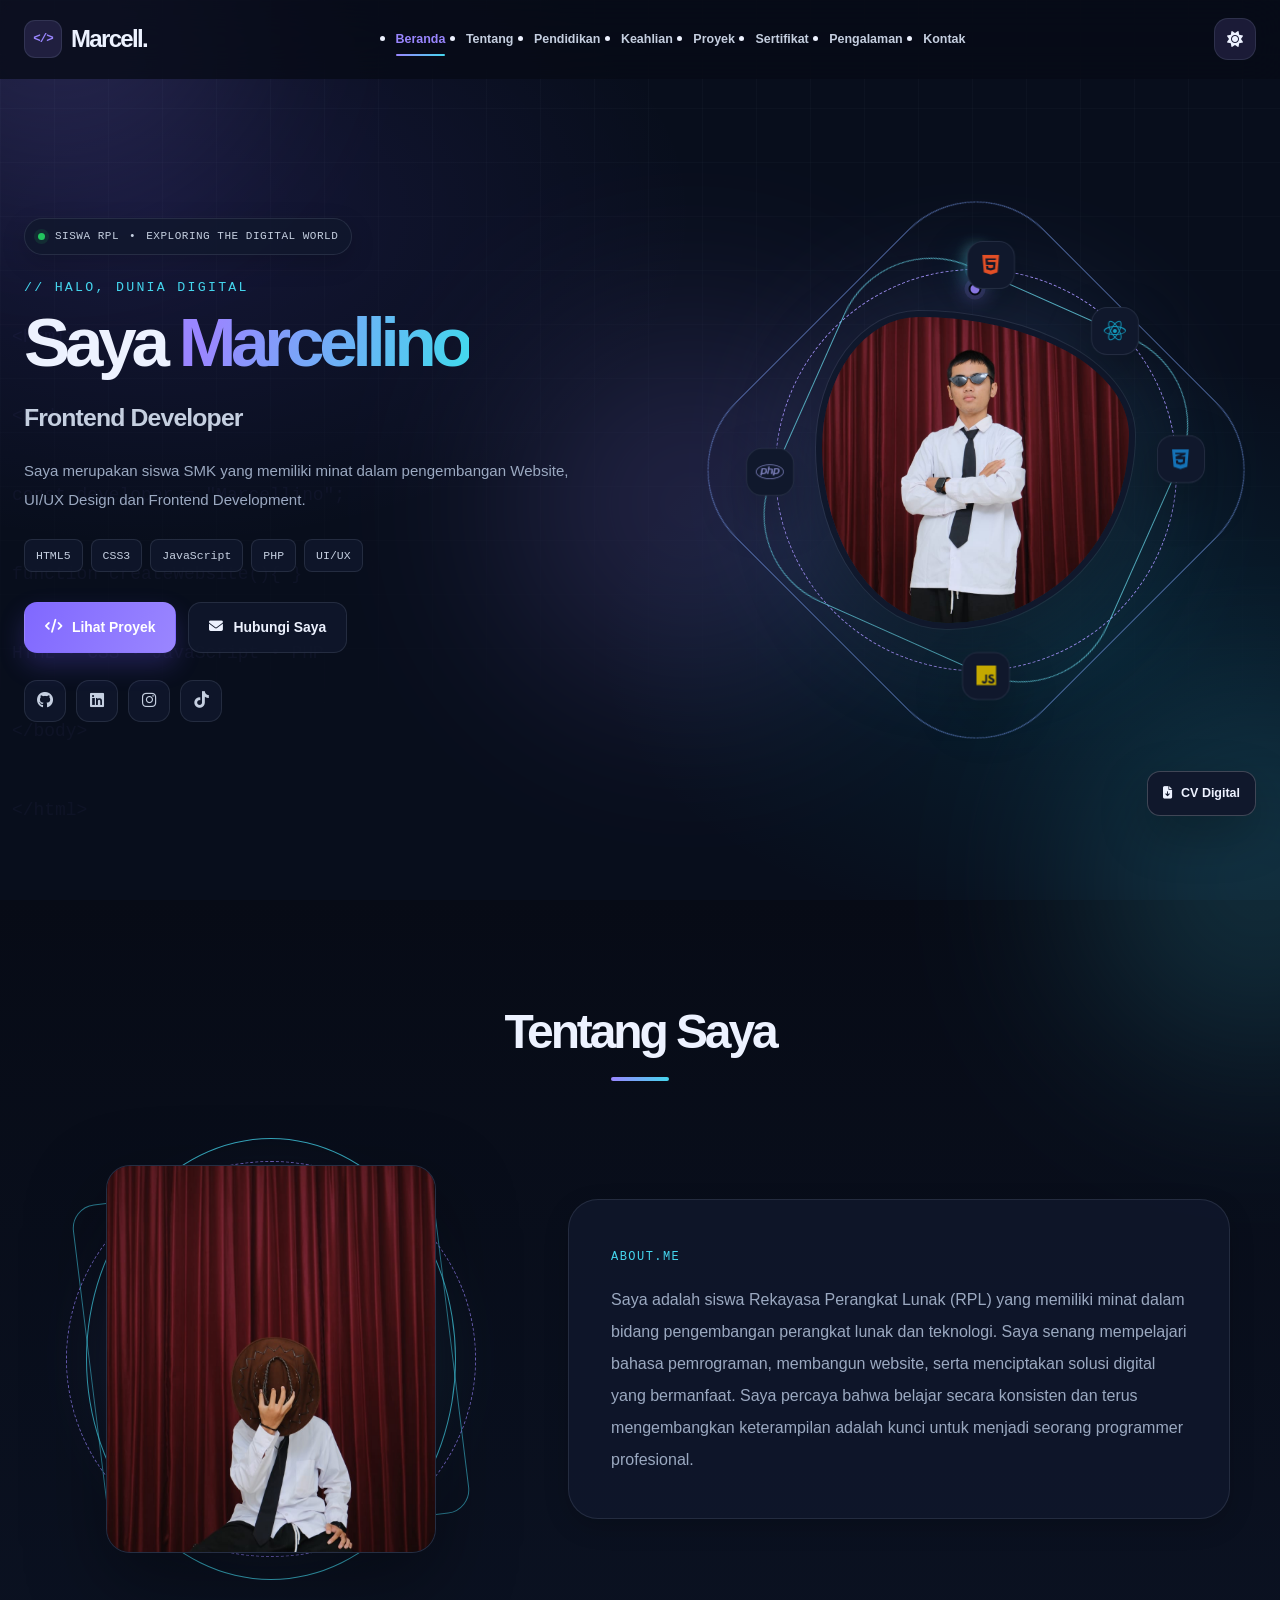
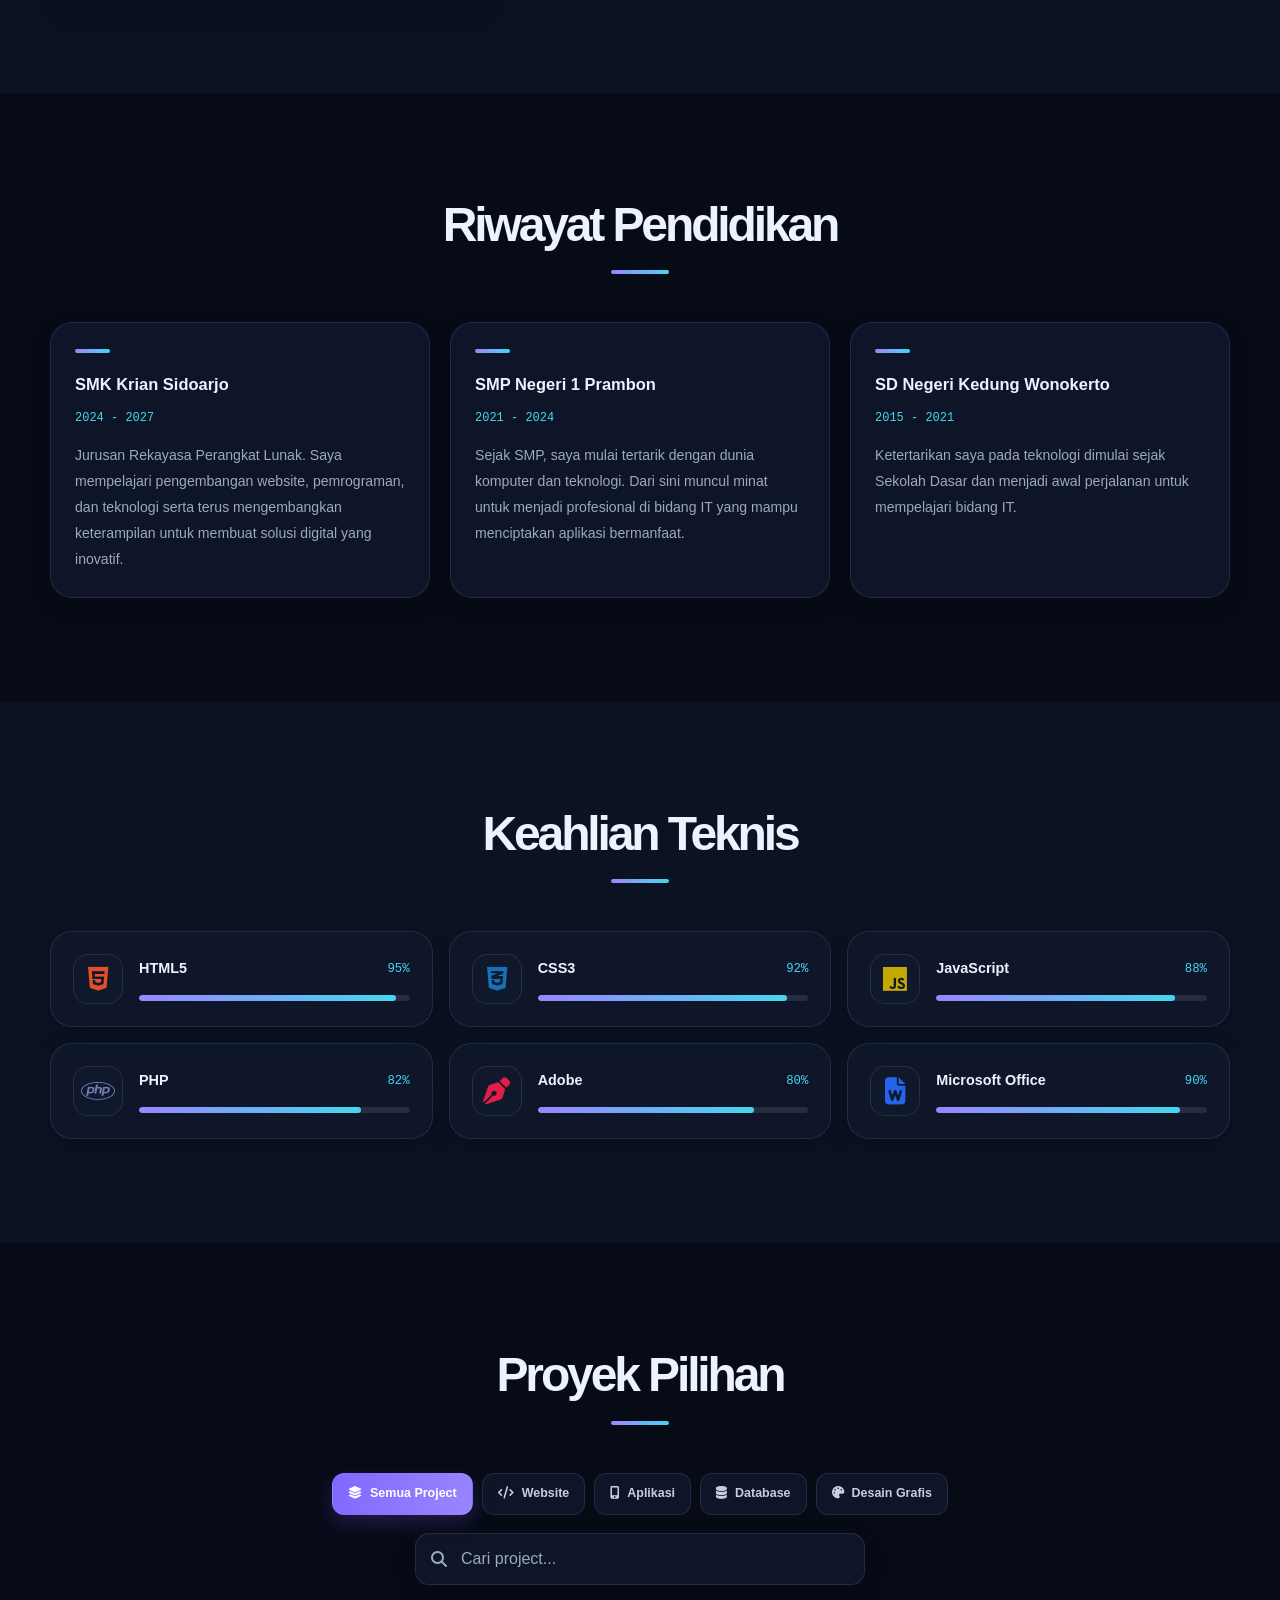
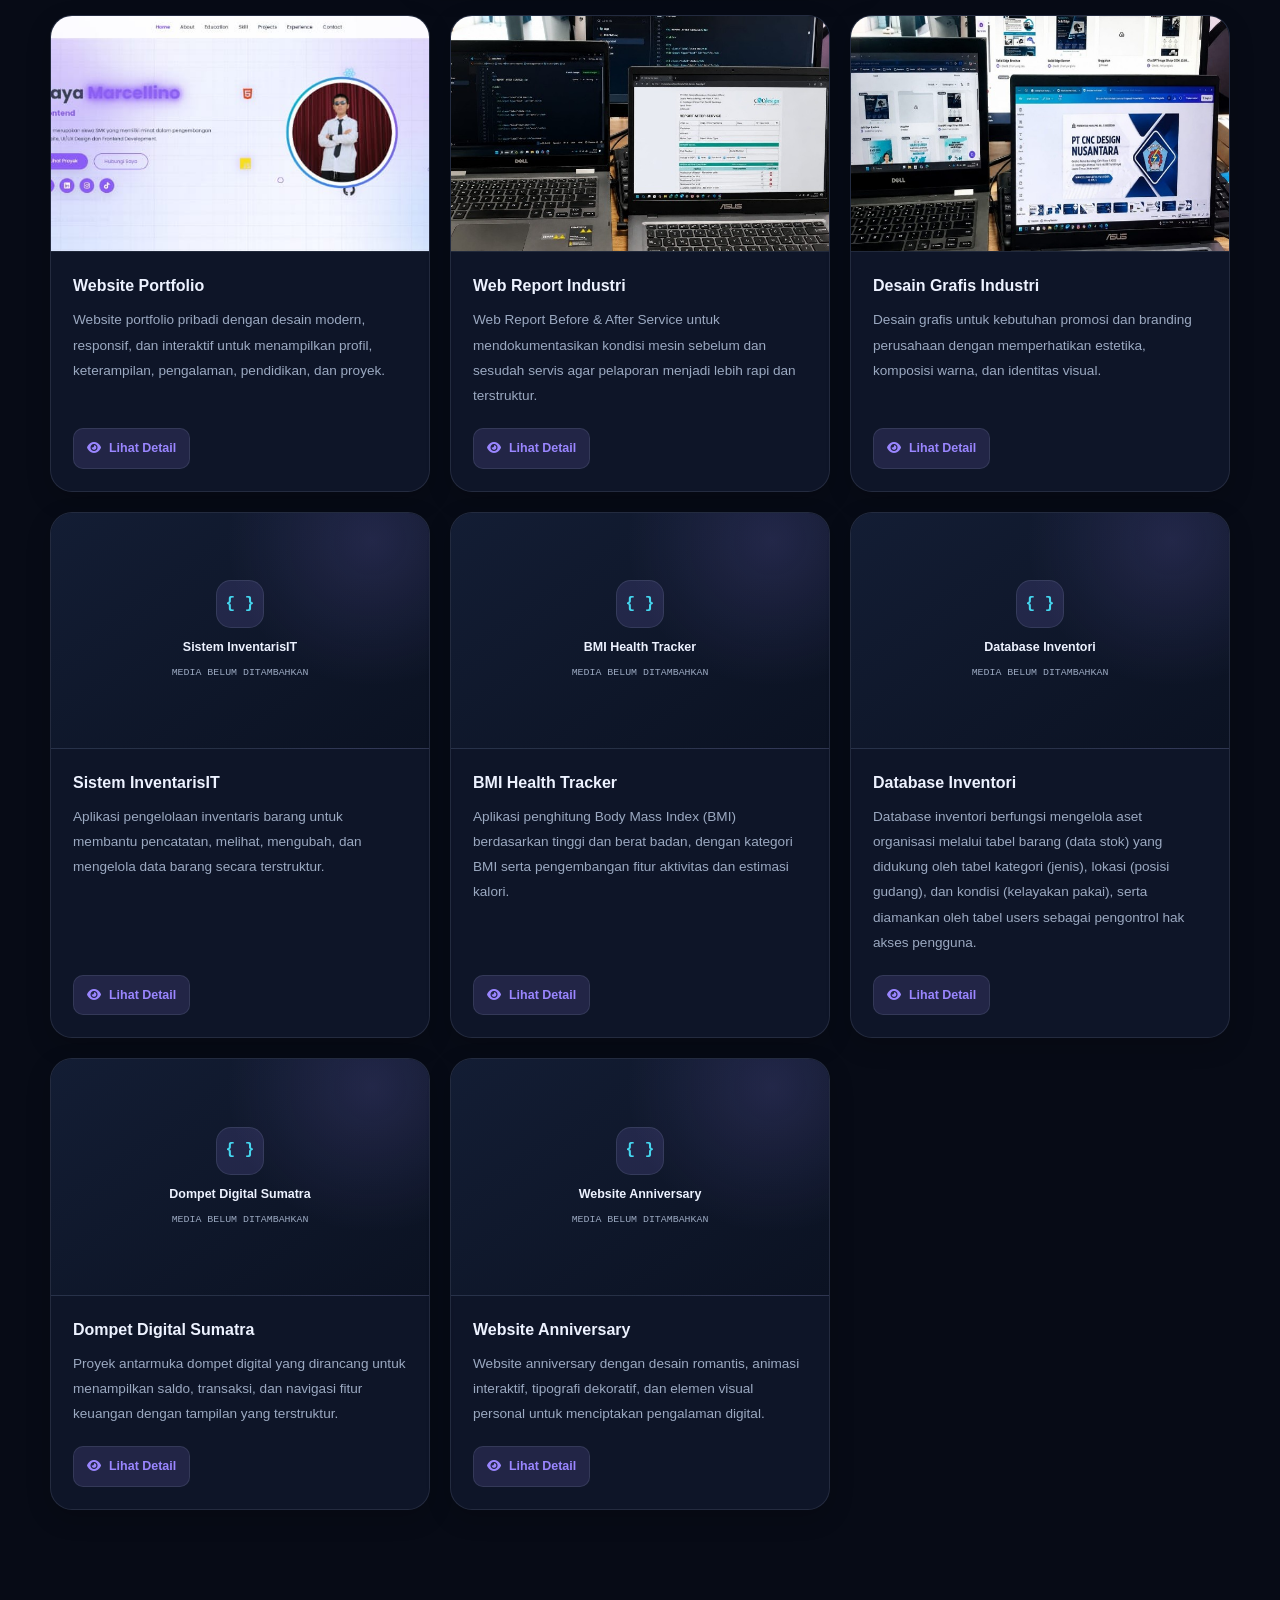
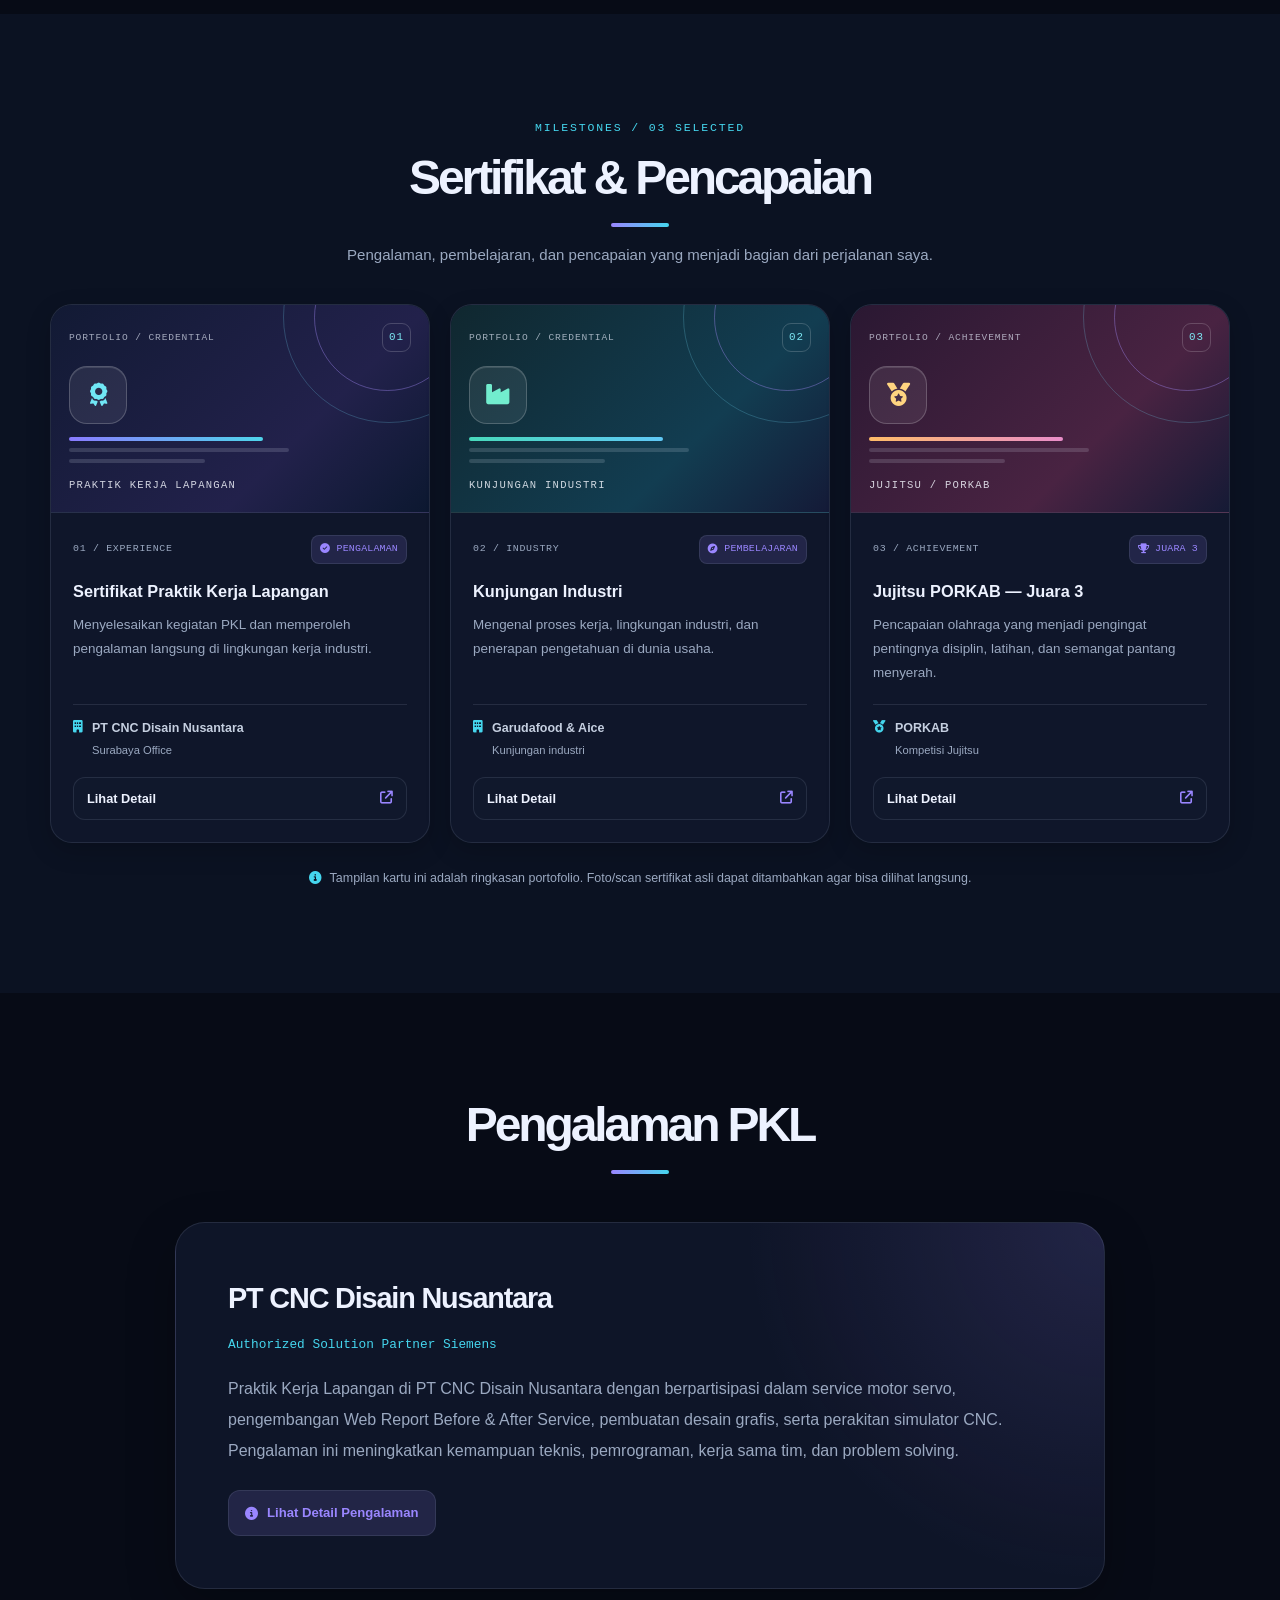
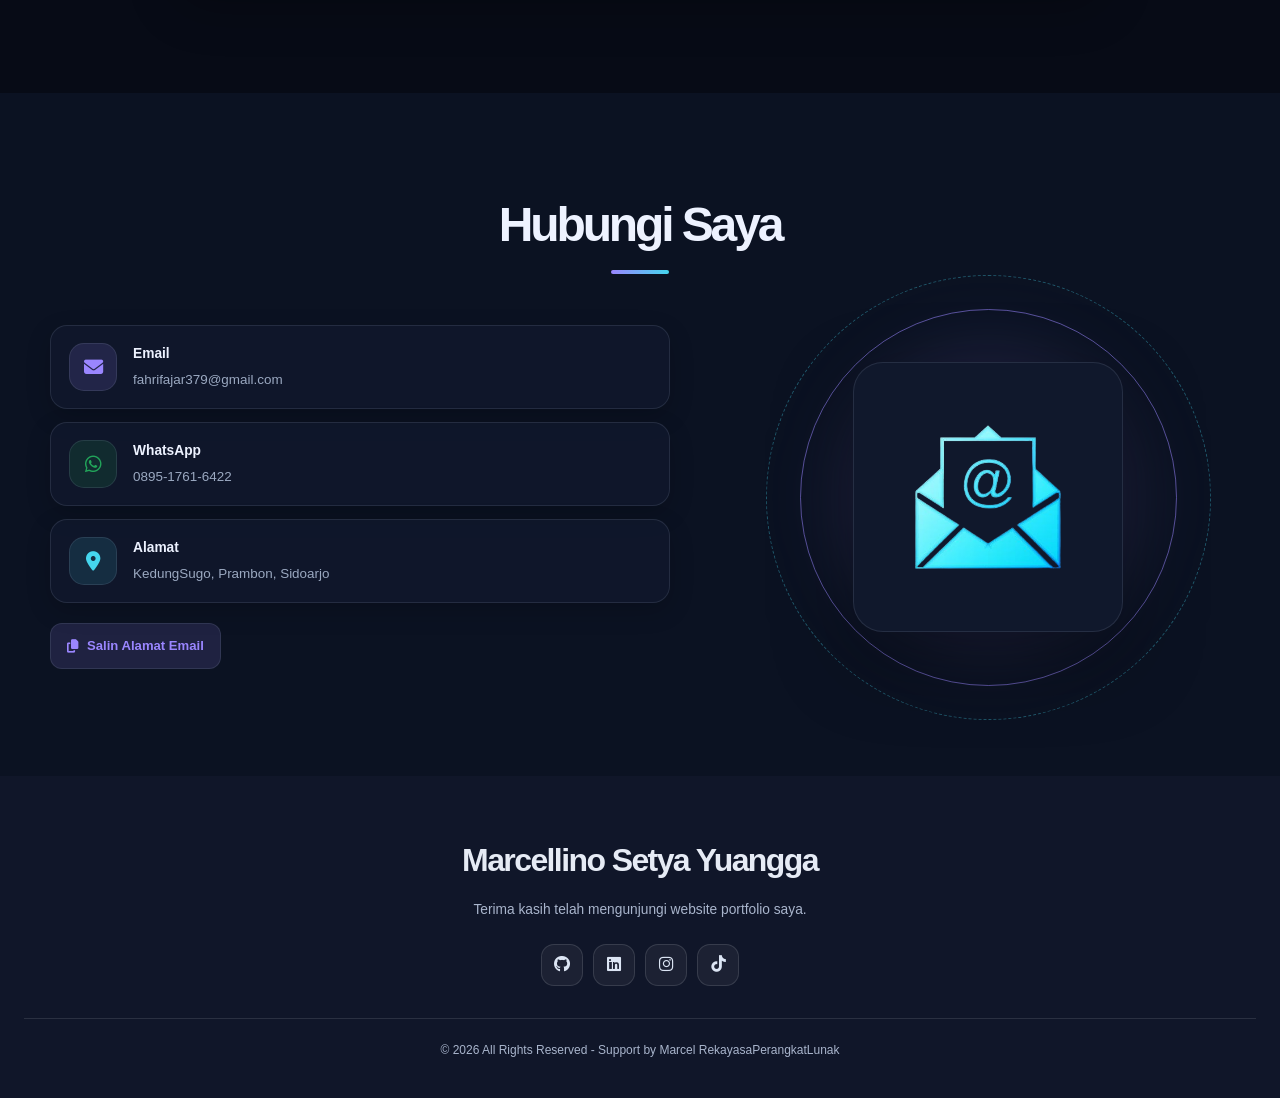
==== commit a2d0bb8e: "Update index.html" ====
--- a/index.html
+++ b/index.html
@@ -17,7 +17,7 @@
     <link rel="stylesheet" href="https://cdnjs.cloudflare.com/ajax/libs/font-awesome/6.5.2/css/all.min.css">
 
     <!-- CSS -->
-    <link rel="stylesheet" href="style.css?v=8">
+    <link rel="stylesheet" href="style.css">
 </head>
 
 <body>
@@ -901,8 +901,8 @@
     </div>
 
     <!-- Shared project configuration must load before the main script -->
-    <script src="projects-data.js?v=8" defer></script>
-    <script src="script.js?v=8" defer></script>
+    <script src="projects-data.js" defer></script>
+    <script src="script.js" defer></script>
 
 </body>
 </html>
--- a/style.css
+++ b/style.css
@@ -1,2833 +1,1576 @@
-/*=========================
-Google Font
-=========================*/
-
-@import url('https://fonts.googleapis.com/css2?family=Poppins:wght@300;400;500;600;700;800&display=swap');
-
-/*=========================
-CSS VARIABLES
-=========================*/
-
-:root{
-
-    --primary:#8B5CF6;
-    --secondary:#A78BFA;
-    --dark:#1E1B4B;
-    --light:#ffffff;
-    --bg:#F8FAFC;
-    --text:#374151;
-    --gray:#6B7280;
-    --shadow:0 10px 30px rgba(0,0,0,.08);
-    --radius:18px;
-    --transition:.35s ease;
-
-}
-
-/*=========================
-RESET
-=========================*/
-
-*{
-
-    margin:0;
-    padding:0;
-    box-sizing:border-box;
-    font-family:'Poppins',sans-serif;
-
-}
-
-html{
-
-    scroll-behavior:smooth;
-
-}
-
-body{
-
-    background:var(--bg);
-    color:var(--text);
-    overflow-x:hidden;
-
-}
-
-img{
-
-    width:100%;
-    display:block;
-
-}
-
-a{
-
-    text-decoration:none;
-
-}
-
-ul{
-
-    list-style:none;
-
-}
-
-section{
-
-    padding:80px 10%;
-
-}
-
-.section-title{
-
-    text-align:center;
-    margin-bottom:60px;
-
-}
-
-.section-title h2{
-
-    font-size:38px;
-    color:var(--dark);
-    font-weight:700;
-
-}
-
-/*=========================
-Scrollbar
-=========================*/
-
-::-webkit-scrollbar{
-
-    width:10px;
-
-}
-
-::-webkit-scrollbar-track{
-
-    background:#ececec;
-
-}
-
-::-webkit-scrollbar-thumb{
-
-    background:var(--primary);
-    border-radius:30px;
-
-}
-
-::-webkit-scrollbar-thumb:hover{
-
-    background:#6d28d9;
-
-}
-
-/*=========================
-Loading Screen
-=========================*/
-
-#loader{
-
-    position:fixed;
-    inset:0;
-    background:#fff;
-    display:flex;
-    justify-content:center;
-    align-items:center;
-    z-index:99999;
-
-}
-
-.spinner{
-
-    width:70px;
-    height:70px;
-    border:7px solid #ddd;
-    border-top:7px solid var(--primary);
-    border-radius:50%;
-    animation:spin 1s linear infinite;
-
-}
-
-@keyframes spin{
-
-    100%{
-
-        transform:rotate(360deg);
-
+/* =========================================================
+   MARCELLINO SETYA YUANGGA — PORTFOLIO UI REFRESH
+   Theme: modern IT / developer studio
+   Responsive • Accessible • Light/Dark mode
+========================================================= */
+
+:root {
+    color-scheme: light;
+    --bg: #f5f7fb;
+    --bg-soft: #eef2f9;
+    --surface: rgba(255, 255, 255, .86);
+    --surface-solid: #ffffff;
+    --surface-raised: #ffffff;
+    --text: #172033;
+    --muted: #64748b;
+    --muted-strong: #475569;
+    --line: rgba(100, 116, 139, .20);
+    --accent: #7257ff;
+    --accent-strong: #5a3de6;
+    --accent-soft: rgba(114, 87, 255, .12);
+    --cyan: #06b6d4;
+    --cyan-soft: rgba(6, 182, 212, .12);
+    --green: #16a34a;
+    --hero-bg: #f8faff;
+    --header-bg: rgba(248, 250, 255, .78);
+    --footer-bg: #101629;
+    --footer-text: #e6ebf5;
+    --shadow-sm: 0 8px 24px rgba(22, 34, 66, .06);
+    --shadow-md: 0 18px 48px rgba(22, 34, 66, .10);
+    --shadow-lg: 0 28px 80px rgba(22, 34, 66, .15);
+    --radius-sm: 14px;
+    --radius-md: 22px;
+    --radius-lg: 30px;
+    --page-width: 1180px;
+    --ease: cubic-bezier(.22, 1, .36, 1);
+    --transition: .28s var(--ease);
+}
+
+* { box-sizing: border-box; }
+html {
+    scroll-behavior: smooth;
+    scroll-padding-top: 96px;
+    background: var(--bg);
+}
+body {
+    margin: 0;
+    min-width: 320px;
+    overflow-x: hidden;
+    background: var(--bg);
+    color: var(--text);
+    font-family: 'Plus Jakarta Sans', sans-serif;
+    line-height: 1.65;
+    -webkit-font-smoothing: antialiased;
+    transition: background .35s ease, color .35s ease;
+}
+body.dark {
+    color-scheme: dark;
+    --bg: #070b16;
+    --bg-soft: #0b1222;
+    --surface: rgba(16, 24, 44, .82);
+    --surface-solid: #10182c;
+    --surface-raised: #131d34;
+    --text: #edf2ff;
+    --muted: #9ba9c1;
+    --muted-strong: #c5cfe0;
+    --line: rgba(148, 163, 184, .16);
+    --accent: #9a86ff;
+    --accent-strong: #8068ff;
+    --accent-soft: rgba(154, 134, 255, .14);
+    --cyan: #45d6ee;
+    --cyan-soft: rgba(69, 214, 238, .12);
+    --hero-bg: #080e1c;
+    --header-bg: rgba(7, 11, 22, .78);
+    --shadow-sm: 0 8px 24px rgba(0, 0, 0, .18);
+    --shadow-md: 0 18px 48px rgba(0, 0, 0, .25);
+    --shadow-lg: 0 28px 80px rgba(0, 0, 0, .36);
+}
+
+::selection { color: #fff; background: var(--accent-strong); }
+img { display: block; max-width: 100%; }
+a { color: inherit; text-decoration: none; }
+button, input { font: inherit; }
+button { -webkit-tap-highlight-color: transparent; }
+button, a, [role="button"] { touch-action: manipulation; }
+:focus-visible { outline: 3px solid var(--cyan); outline-offset: 4px; }
+[hidden] { display: none !important; }
+
+::-webkit-scrollbar { width: 10px; }
+::-webkit-scrollbar-track { background: var(--bg); }
+::-webkit-scrollbar-thumb {
+    border: 2px solid var(--bg);
+    border-radius: 20px;
+    background: linear-gradient(180deg, var(--accent), var(--cyan));
+}
+
+/* Ambient visuals are built with lightweight CSS backgrounds; no continuous canvas loop. */
+
+/* Loader and progress */
+#loader {
+    position: fixed;
+    inset: 0;
+    z-index: 10000;
+    display: grid;
+    place-items: center;
+    background: var(--bg);
+    transition: opacity .45s ease, visibility .45s ease;
+}
+.spinner {
+    width: 54px;
+    height: 54px;
+    border: 3px solid var(--line);
+    border-top-color: var(--cyan);
+    border-right-color: var(--accent);
+    border-radius: 50%;
+    animation: spin 1s linear infinite;
+    box-shadow: 0 0 36px var(--accent-soft);
+}
+@keyframes spin { to { transform: rotate(360deg); } }
+#progress-bar {
+    position: fixed;
+    top: 0;
+    left: 0;
+    z-index: 10001;
+    width: 0;
+    height: 3px;
+    background: linear-gradient(90deg, var(--accent), var(--cyan));
+    box-shadow: 0 0 14px rgba(69, 214, 238, .55);
+}
+
+/* Navigation */
+header {
+    position: fixed;
+    inset: 0 0 auto;
+    z-index: 1000;
+    border-bottom: 1px solid transparent;
+    background: var(--header-bg);
+    backdrop-filter: blur(22px);
+    -webkit-backdrop-filter: blur(22px);
+    transition: background .3s ease, border-color .3s ease, box-shadow .3s ease;
+}
+header:has(.nav-menu.active) { border-bottom-color: var(--line); }
+.navbar {
+    display: flex;
+    align-items: center;
+    justify-content: space-between;
+    gap: 24px;
+    width: min(calc(100% - 48px), 1280px);
+    min-height: 78px;
+    margin: 0 auto;
+}
+.logo {
+    display: inline-flex;
+    align-items: center;
+    flex-shrink: 0;
+    color: var(--text);
+    font-size: 1.5rem;
+    font-weight: 800;
+    letter-spacing: -.07em;
+}
+.logo::before {
+    content: '</>';
+    display: inline-grid;
+    place-items: center;
+    width: 36px;
+    height: 36px;
+    margin-right: 9px;
+    border: 1px solid var(--line);
+    border-radius: 11px;
+    background: var(--accent-soft);
+    color: var(--accent);
+    font-family: 'DM Mono', monospace;
+    font-size: .78rem;
+    letter-spacing: -.08em;
+}
+.nav-menu {
+    display: flex;
+    align-items: center;
+    justify-content: center;
+    gap: clamp(12px, 1.6vw, 26px);
+    margin: 0;
+    padding: 0;
+}
+.nav-menu a {
+    position: relative;
+    display: inline-flex;
+    align-items: center;
+    min-height: 42px;
+    color: var(--muted-strong);
+    font-size: .78rem;
+    font-weight: 700;
+    white-space: nowrap;
+    transition: color var(--transition);
+}
+.nav-menu a::after {
+    content: '';
+    position: absolute;
+    right: 0;
+    bottom: 4px;
+    left: 0;
+    height: 2px;
+    border-radius: 8px;
+    background: linear-gradient(90deg, var(--accent), var(--cyan));
+    transform: scaleX(0);
+    transform-origin: left;
+    transition: transform var(--transition);
+}
+.nav-menu a:hover, .nav-menu a.active { color: var(--accent); }
+.nav-menu a:hover::after, .nav-menu a.active::after { transform: scaleX(1); }
+.nav-right { display: flex; align-items: center; gap: 10px; }
+#theme-toggle, .menu-btn {
+    display: inline-grid;
+    place-items: center;
+    flex: 0 0 auto;
+    width: 42px;
+    height: 42px;
+    border: 1px solid var(--line);
+    border-radius: 14px;
+    background: var(--surface);
+    color: var(--text);
+    cursor: pointer;
+    transition: transform var(--transition), border-color var(--transition), background var(--transition), color var(--transition);
+}
+#theme-toggle:hover, .menu-btn:hover { border-color: var(--accent); color: var(--accent); transform: translateY(-2px); }
+#theme-toggle { background: var(--accent-soft); }
+.menu-btn { display: none; font-size: 1.1rem; }
+
+/* Shared section rhythm */
+section { padding: 104px 24px; scroll-margin-top: 78px; }
+section > .section-title, section > .heading,
+.about-container, .timeline, .skill-grid, .project-filter,
+.project-search, .project-grid, .project-empty, .certificate-container,
+.experience-box, .contact-container {
+    width: min(100%, var(--page-width));
+    margin-right: auto;
+    margin-left: auto;
+}
+.section-title { margin-bottom: 48px; text-align: center; }
+.section-title h2, .heading h2 {
+    margin: 0;
+    color: var(--text);
+    font-size: clamp(2rem, 4vw, 3rem);
+    font-weight: 800;
+    letter-spacing: -.065em;
+    line-height: 1.15;
+}
+.section-title h2::after, .heading h2::after {
+    content: '';
+    display: block;
+    width: 58px;
+    height: 4px;
+    margin: 18px auto 0;
+    border-radius: 20px;
+    background: linear-gradient(90deg, var(--accent), var(--cyan));
+}
+.section-title p, .heading > p { margin: 12px 0 0; color: var(--muted); }
+
+/* Hero */
+.hero {
+    display: grid;
+    grid-template-columns: minmax(0, 1.04fr) minmax(350px, .96fr);
+    align-items: center;
+    gap: clamp(35px, 5vw, 80px);
+    min-height: 760px;
+    min-height: min(900px, 100svh);
+    padding-top: 130px;
+    padding-bottom: 90px;
+    overflow: hidden;
+    isolation: isolate;
+    background:
+        radial-gradient(ellipse at 12% 24%, rgba(114, 87, 255, .12), transparent 34%),
+        radial-gradient(ellipse at 85% 72%, rgba(6, 182, 212, .10), transparent 32%),
+        var(--hero-bg);
+}
+.hero::before {
+    content: '';
+    position: absolute;
+    inset: 0;
+    z-index: -1;
+    background-image: linear-gradient(var(--line) 1px, transparent 1px), linear-gradient(90deg, var(--line) 1px, transparent 1px);
+    background-size: 54px 54px;
+    opacity: .26;
+    mask-image: linear-gradient(180deg, #000 0%, transparent 90%);
+}
+.hero-bg-grid { position: absolute; inset: 0; z-index: -1; pointer-events: none; }
+.hero-glow, .glow { position: absolute; width: 360px; height: 360px; border-radius: 50%; filter: blur(100px); opacity: .18; pointer-events: none; z-index: -1; }
+.glow1 { top: -180px; left: -120px; background: var(--accent); }
+.glow2 { right: -160px; bottom: -160px; background: var(--cyan); }
+.glow { top: 36%; left: 40%; background: var(--accent); }
+.hero-left { position: relative; z-index: 2; min-width: 0; max-width: 650px; }
+.hero-status {
+    display: inline-flex;
+    align-items: center;
+    gap: 10px;
+    margin-bottom: 22px;
+    padding: 8px 13px;
+    border: 1px solid var(--line);
+    border-radius: 999px;
+    background: var(--surface);
+    color: var(--muted-strong);
+    font-family: 'DM Mono', monospace;
+    font-size: .69rem;
+    letter-spacing: .045em;
+    box-shadow: var(--shadow-sm);
+}
+.status-dot { width: 7px; height: 7px; border-radius: 50%; background: #22c55e; box-shadow: 0 0 0 4px rgba(34,197,94,.12); }
+.hero-greeting {
+    margin: 0 0 8px;
+    color: var(--cyan);
+    font-family: 'DM Mono', monospace;
+    font-size: .83rem;
+    font-weight: 500;
+    letter-spacing: .17em;
+    text-transform: uppercase;
+}
+.hero-left h1 {
+    margin: 0;
+    color: var(--text);
+    font-size: clamp(2.85rem, 5.4vw, 5.3rem);
+    font-weight: 800;
+    letter-spacing: -.075em;
+    line-height: 1.04;
+}
+.neon-name, .hero-left h1 span {
+    display: inline-block;
+    color: var(--accent);
+    background: linear-gradient(110deg, var(--accent) 12%, var(--cyan) 95%);
+    background-clip: text;
+    -webkit-background-clip: text;
+    -webkit-text-fill-color: transparent;
+    transition: transform var(--transition);
+}
+.hero-left h3 {
+    min-height: 38px;
+    margin: 20px 0 18px;
+    color: var(--muted-strong);
+    font-size: clamp(1.15rem, 2.1vw, 1.55rem);
+    font-weight: 700;
+    letter-spacing: -.035em;
+}
+#typing { color: var(--muted-strong); }
+.hero-description {
+    max-width: 570px;
+    margin: 0;
+    color: var(--muted);
+    font-size: clamp(.94rem, 1.15vw, 1.04rem);
+    line-height: 1.9;
+}
+.code-bg {
+    position: absolute;
+    top: 12%;
+    left: -12px;
+    z-index: -1;
+    color: var(--accent);
+    opacity: .045;
+    font-family: 'DM Mono', monospace;
+    font-size: clamp(.9rem, 1.4vw, 1.3rem);
+    font-weight: 500;
+    line-height: 2.2;
+    white-space: pre-line;
+    pointer-events: none;
+    user-select: none;
+}
+.hero-stack { display: flex; flex-wrap: wrap; gap: 8px; margin-top: 24px; }
+.hero-stack span {
+    padding: 6px 11px;
+    border: 1px solid var(--line);
+    border-radius: 8px;
+    background: var(--surface);
+    color: var(--muted-strong);
+    font-family: 'DM Mono', monospace;
+    font-size: .72rem;
+}
+.hero-button { display: flex; flex-wrap: wrap; gap: 12px; margin-top: 30px; }
+.btn, .btn-outline {
+    position: relative;
+    display: inline-flex;
+    align-items: center;
+    justify-content: center;
+    gap: 10px;
+    min-height: 50px;
+    padding: 13px 20px;
+    border: 1px solid transparent;
+    border-radius: 13px;
+    font-size: .87rem;
+    font-weight: 800;
+    transition: transform var(--transition), box-shadow var(--transition), border-color var(--transition), background var(--transition), color var(--transition);
+}
+.btn {
+    color: #fff;
+    background: linear-gradient(115deg, var(--accent-strong), var(--accent));
+    box-shadow: 0 12px 26px rgba(114, 87, 255, .24);
+}
+.btn:hover { transform: translateY(-3px); box-shadow: 0 17px 34px rgba(114, 87, 255, .30); }
+.btn-outline { border-color: var(--line); background: var(--surface); color: var(--text); }
+.btn-outline:hover { transform: translateY(-3px); border-color: var(--accent); color: var(--accent); }
+.hero-social { display: flex; align-items: center; gap: 10px; margin-top: 27px; }
+.hero-social a, footer .social a {
+    display: inline-grid;
+    place-items: center;
+    width: 42px;
+    height: 42px;
+    border: 1px solid var(--line);
+    border-radius: 13px;
+    background: var(--surface);
+    color: var(--muted-strong);
+    font-size: 1.04rem;
+    transition: transform var(--transition), color var(--transition), border-color var(--transition), background var(--transition);
+}
+.hero-social a:hover, footer .social a:hover { transform: translateY(-4px); border-color: var(--accent); color: var(--accent); background: var(--accent-soft); }
+
+/* Profile artwork / orbit */
+.hero-photo {
+    position: relative;
+    display: grid;
+    place-items: center;
+    width: min(100%, 490px);
+    aspect-ratio: 1;
+    margin: auto;
+    isolation: isolate;
+    animation: photoFloat 6s ease-in-out infinite;
+}
+@keyframes photoFloat { 0%,100% { transform: translateY(0); } 50% { transform: translateY(-10px); } }
+.hero-photo::before {
+    content: '';
+    position: absolute;
+    z-index: -2;
+    width: 66%;
+    aspect-ratio: 1;
+    border-radius: 50%;
+    background: linear-gradient(135deg, var(--accent), var(--cyan));
+    filter: blur(70px);
+    opacity: .25;
+}
+.hero-photo img {
+    position: relative;
+    z-index: 3;
+    width: 65%;
+    height: 65%;
+    border: 6px solid var(--surface-solid);
+    border-radius: 32% 68% 59% 41% / 43% 39% 61% 57%;
+    background: var(--surface-solid);
+    box-shadow: var(--shadow-lg), 0 0 0 1px var(--line);
+    object-fit: cover;
+    object-position: center;
+    transition: transform .45s var(--ease), border-radius .7s var(--ease);
+}
+.hero-photo:hover img { border-radius: 42% 58% 48% 52% / 48% 47% 53% 52%; }
+.circle-ring, .square-ring, .diamond-ring {
+    position: absolute;
+    pointer-events: none;
+}
+.circle-ring {
+    width: 82%; aspect-ratio: 1;
+    border: 1px dashed var(--accent);
+    border-radius: 50%; opacity: .66;
+    animation: spin 26s linear infinite;
+}
+.square-ring {
+    width: 74%; aspect-ratio: 1;
+    border: 1px solid var(--cyan);
+    border-radius: 28%; opacity: .46;
+    transform: rotate(24deg);
+    animation: rotateSquare 34s linear infinite;
+}
+.diamond-ring {
+    width: 95%; aspect-ratio: 1;
+    border: 1px solid var(--line);
+    border-radius: 50%;
+    transform: rotate(45deg);
+}
+@keyframes rotateSquare { from { transform: rotate(24deg); } to { transform: rotate(384deg); } }
+.icon-orbit { position: absolute; z-index: 4; inset: 3%; animation: spin 32s linear infinite; pointer-events: none; }
+.icon-orbit i {
+    position: absolute;
+    display: grid;
+    place-items: center;
+    width: 48px; height: 48px;
+    border: 1px solid var(--line);
+    border-radius: 16px;
+    background: var(--surface-solid);
+    box-shadow: var(--shadow-md);
+    font-size: 1.4rem;
+    animation: spin 32s linear infinite reverse;
+}
+.icon-orbit .html { top: -2%; left: 48%; color: #e34f26; }
+.icon-orbit .css { top: 42%; right: -2%; color: #1572b6; }
+.icon-orbit .js { bottom: -2%; left: 47%; color: #c4a900; }
+.icon-orbit .php { top: 45%; left: -2%; color: #777bb4; }
+.icon-orbit .react { top: 13%; right: 13%; color: #149dc0; }
+
+/* About */
+#about { background: linear-gradient(180deg, var(--bg), var(--bg-soft)); }
+.about-container {
+    display: grid;
+    grid-template-columns: minmax(250px, .8fr) minmax(0, 1.2fr);
+    align-items: center;
+    gap: clamp(32px, 6vw, 86px);
+}
+.about-image { position: relative; display: flex; justify-content: center; }
+.about-image::before {
+    content: '';
+    position: absolute;
+    inset: 12% 9%;
+    border: 1px solid var(--cyan);
+    border-radius: 24px;
+    opacity: .55;
+    transform: rotate(-7deg);
+}
+.about-image img {
+    position: relative;
+    z-index: 1;
+    width: min(100%, 360px);
+    aspect-ratio: 4 / 4.7;
+    border: 1px solid var(--line);
+    border-radius: 24px;
+    background: var(--surface-solid);
+    box-shadow: var(--shadow-lg);
+    object-fit: cover;
+    object-position: center;
+    transition: transform .4s var(--ease);
+}
+.about-image:hover img { transform: translateY(-5px) rotate(1deg); }
+.about-content {
+    position: relative;
+    padding: clamp(24px, 4vw, 42px);
+    border: 1px solid var(--line);
+    border-radius: var(--radius-lg);
+    background: var(--surface);
+    box-shadow: var(--shadow-sm);
+}
+.about-content::before {
+    content: 'ABOUT.ME';
+    display: inline-block;
+    margin-bottom: 16px;
+    color: var(--cyan);
+    font-family: 'DM Mono', monospace;
+    font-size: .75rem;
+    letter-spacing: .12em;
+}
+.about-content p { margin: 0; color: var(--muted); font-size: 1rem; line-height: 2; }
+
+/* Education timeline */
+#education { background: var(--bg); }
+.timeline {
+    position: relative;
+    display: grid;
+    grid-template-columns: repeat(3, minmax(0, 1fr));
+    gap: 20px;
+}
+.timeline::before { content: none; }
+.timeline-item {
+    position: relative;
+    min-width: 0;
+    padding: 26px 24px 25px;
+    border: 1px solid var(--line);
+    border-radius: var(--radius-md);
+    background: var(--surface);
+    box-shadow: var(--shadow-sm);
+    cursor: pointer;
+    transition: transform var(--transition), border-color var(--transition), box-shadow var(--transition), background var(--transition);
+}
+.timeline-item::before {
+    content: '';
+    display: block;
+    width: 35px; height: 4px;
+    margin-bottom: 20px;
+    border-radius: 10px;
+    background: linear-gradient(90deg, var(--accent), var(--cyan));
+}
+.timeline-item:hover { transform: translateY(-6px); border-color: rgba(114, 87, 255, .48); box-shadow: var(--shadow-md); }
+.timeline-item h3 { margin: 0 0 6px; color: var(--text); font-size: 1.03rem; line-height: 1.45; }
+.timeline-item span { display: inline-block; margin-bottom: 13px; color: var(--cyan); font-family: 'DM Mono', monospace; font-size: .75rem; }
+.timeline-item p { margin: 0; color: var(--muted); font-size: .88rem; line-height: 1.85; }
+
+/* Skill cards */
+#skills { background: var(--bg-soft); }
+.skill-grid { display: grid; grid-template-columns: repeat(3, minmax(0, 1fr)); gap: 16px; }
+.skill-card {
+    position: relative;
+    display: grid;
+    grid-template-columns: 52px 1fr auto;
+    align-items: center;
+    gap: 8px 14px;
+    min-width: 0;
+    padding: 22px;
+    border: 1px solid var(--line);
+    border-radius: var(--radius-md);
+    background: var(--surface);
+    box-shadow: var(--shadow-sm);
+    transition: transform var(--transition), border-color var(--transition), box-shadow var(--transition);
+}
+.skill-card:hover { transform: translateY(-5px); border-color: rgba(114, 87, 255, .45); box-shadow: var(--shadow-md); }
+.skill-icon { display: grid; place-items: center; grid-row: span 2; width: 50px; height: 50px; border: 1px solid var(--line); border-radius: 15px; background: var(--surface-solid); font-size: 1.7rem; }
+.html-icon { color: #e34f26; }.css-icon { color: #1572b6; }.js-icon { color: #c4a900; }.php-icon { color: #777bb4; }.adobe-icon { color: #e11d48; }.office-icon { color: #2563eb; }
+.skill-card h3 { min-width: 0; margin: 0; color: var(--text); font-size: .9rem; font-weight: 800; }
+.skill-card > span { color: var(--cyan); font-family: 'DM Mono', monospace; font-size: .77rem; }
+.bar { grid-column: 2 / 4; width: 100%; height: 6px; overflow: hidden; border-radius: 10px; background: var(--line); }
+.fill { display: block; width: 0; height: 100%; border-radius: inherit; background: linear-gradient(90deg, var(--accent), var(--cyan)); box-shadow: 0 0 12px var(--accent-soft); }
+.html-bar { --skill-level: 95%; }.css-bar { --skill-level: 92%; }.js-bar { --skill-level: 88%; }.php-bar { --skill-level: 82%; }.adobe-bar { --skill-level: 80%; }.office-bar { --skill-level: 90%; }
+@keyframes progress { from { width: 0; } to { width: var(--skill-level, 90%); } }
+
+/* Projects */
+#projects { background: var(--bg); }
+.project-filter { display: flex; justify-content: center; flex-wrap: wrap; gap: 9px; margin-bottom: 18px; }
+.filter-btn {
+    display: inline-flex;
+    align-items: center;
+    justify-content: center;
+    gap: 8px;
+    min-height: 42px;
+    padding: 9px 15px;
+    border: 1px solid var(--line);
+    border-radius: 12px;
+    background: var(--surface);
+    color: var(--muted-strong);
+    cursor: pointer;
+    font-size: .78rem;
+    font-weight: 800;
+    transition: transform var(--transition), background var(--transition), color var(--transition), border-color var(--transition), box-shadow var(--transition);
+}
+.filter-btn:hover { transform: translateY(-2px); border-color: var(--accent); color: var(--accent); }
+.filter-btn.active { border-color: transparent; background: linear-gradient(110deg, var(--accent-strong), var(--accent)); color: #fff; box-shadow: 0 8px 20px rgba(114, 87, 255, .22); }
+.project-search {
+    position: relative;
+    max-width: 450px;
+    margin-bottom: 30px;
+}
+.project-search > i { position: absolute; top: 50%; left: 16px; color: var(--muted); transform: translateY(-50%); }
+.project-search input {
+    width: 100%;
+    min-height: 50px;
+    padding: 12px 17px 12px 45px;
+    border: 1px solid var(--line);
+    border-radius: 14px;
+    outline: none;
+    background: var(--surface);
+    color: var(--text);
+    box-shadow: var(--shadow-sm);
+    transition: border-color var(--transition), box-shadow var(--transition), background var(--transition);
+}
+.project-search input::placeholder { color: var(--muted); }
+.project-search input:focus { border-color: var(--accent); box-shadow: 0 0 0 4px var(--accent-soft); }
+.project-grid { display: grid; grid-template-columns: repeat(3, minmax(0, 1fr)); gap: 20px; align-items: stretch; }
+.project-card {
+    display: flex;
+    flex-direction: column;
+    min-width: 0;
+    overflow: hidden;
+    border: 1px solid var(--line);
+    border-radius: var(--radius-md);
+    background: var(--surface);
+    box-shadow: var(--shadow-sm);
+    cursor: pointer;
+    transition: transform var(--transition), border-color var(--transition), box-shadow var(--transition), background var(--transition);
+}
+.project-card:hover { transform: translateY(-7px); border-color: rgba(114, 87, 255, .48); box-shadow: var(--shadow-md); }
+.project-card > img { width: 100%; aspect-ratio: 16 / 10; object-fit: cover; object-position: center; border-bottom: 1px solid var(--line); background: var(--bg-soft); transition: transform .6s var(--ease); }
+.project-card:hover > img { transform: scale(1.035); }
+.project-content { display: flex; flex: 1; flex-direction: column; align-items: flex-start; padding: 22px; }
+.project-content h3 { margin: 0 0 10px; color: var(--text); font-size: 1rem; font-weight: 800; line-height: 1.45; }
+.project-content p { flex: 1; margin: 0 0 20px; color: var(--muted); font-size: .85rem; line-height: 1.85; }
+.btn-small {
+    display: inline-flex;
+    align-items: center;
+    justify-content: center;
+    gap: 8px;
+    min-height: 39px;
+    margin-top: auto;
+    padding: 9px 13px;
+    border: 1px solid var(--line);
+    border-radius: 10px;
+    background: var(--accent-soft);
+    color: var(--accent);
+    font-size: .78rem;
+    font-weight: 800;
+    transition: transform var(--transition), background var(--transition), color var(--transition), border-color var(--transition);
+}
+.btn-small:hover { transform: translateY(-2px); border-color: var(--accent); background: var(--accent); color: #fff; }
+.project-empty { padding: 50px 20px; text-align: center; color: var(--muted); }
+.project-empty > i { margin-bottom: 12px; color: var(--accent); font-size: 2rem; }
+.project-empty h3 { margin: 0 0 8px; color: var(--text); }
+.project-empty p { margin: 0; }
+
+/* Certificates — polished credential cards */
+.certificate { background: var(--bg-soft); }
+.certificate .heading { margin-bottom: 20px; text-align: center; }
+.certificate .heading h2 { margin: 0; color: var(--text); font-size: clamp(2rem, 4vw, 3rem); font-weight: 800; letter-spacing: -.065em; line-height: 1.15; }
+.certificate .heading > p:last-child { max-width: 620px; margin: 14px auto 0; color: var(--muted); font-size: .94rem; line-height: 1.8; }
+.certificate .heading h2::after { content: ''; display: block; width: 58px; height: 4px; margin: 18px auto 0; border-radius: 20px; background: linear-gradient(90deg, var(--accent), var(--cyan)); }
+.section-kicker { margin: 0 0 13px !important; color: var(--cyan) !important; font-family: 'DM Mono', monospace; font-size: .72rem !important; letter-spacing: .16em; text-transform: uppercase; }
+.certificate-container { display: grid; grid-template-columns: repeat(3, minmax(0, 1fr)); gap: 20px; margin-top: 36px; }
+.certificate-card { display: flex; flex-direction: column; min-width: 0; overflow: hidden; border: 1px solid var(--line); border-radius: var(--radius-md); background: var(--surface); box-shadow: var(--shadow-sm); transition: transform .2s var(--ease), border-color .2s var(--ease), box-shadow .2s var(--ease), background .2s ease; }
+.certificate-card:hover { transform: translateY(-4px); border-color: rgba(114, 87, 255, .45); box-shadow: var(--shadow-md); }
+.certificate-art { position: relative; display: flex; flex-direction: column; justify-content: space-between; min-height: 208px; padding: 18px; overflow: hidden; border-bottom: 1px solid var(--line); background: linear-gradient(135deg, #121a34, #22214b 65%, #0c1830); color: #eaf0ff; isolation: isolate; }
+.certificate-art::before, .certificate-art::after { content: ''; position: absolute; z-index: -1; border: 1px solid rgba(117, 225, 255, .22); border-radius: 50%; pointer-events: none; }
+.certificate-art::before { width: 210px; height: 210px; right: -66px; top: -94px; }
+.certificate-art::after { width: 145px; height: 145px; right: -32px; top: -61px; border-color: rgba(169, 143, 255, .38); }
+.certificate-art-top { display: flex; align-items: center; justify-content: space-between; gap: 10px; color: rgba(235, 242, 255, .66); font-family: 'DM Mono', monospace; font-size: .6rem; letter-spacing: .09em; }
+.certificate-art-top span:last-child { display: inline-grid; place-items: center; width: 29px; height: 29px; border: 1px solid rgba(255,255,255,.18); border-radius: 9px; color: #7ce7f3; font-size: .68rem; }
+.certificate-art-emblem { display: grid; place-items: center; width: 58px; height: 58px; border: 1px solid rgba(255,255,255,.2); border-radius: 18px; background: rgba(255,255,255,.08); color: #70e7f5; font-size: 1.45rem; box-shadow: inset 0 1px 0 rgba(255,255,255,.12); }
+.certificate-art-lines { display: grid; width: min(72%, 220px); gap: 7px; }
+.certificate-art-lines span { display: block; height: 4px; border-radius: 5px; background: rgba(234, 240, 255, .15); }
+.certificate-art-lines span:first-child { width: 88%; background: linear-gradient(90deg, #8a7bff, #4fd5eb); }
+.certificate-art-lines span:last-child { width: 62%; }
+.certificate-art-caption { color: rgba(245,248,255,.83); font-family: 'DM Mono', monospace; font-size: .66rem; letter-spacing: .12em; }
+.certificate-art-industry { background: linear-gradient(135deg, #10272f, #123d51 65%, #141a37); }
+.certificate-art-industry .certificate-art-emblem { color: #72edce; }
+.certificate-art-industry .certificate-art-lines span:first-child { background: linear-gradient(90deg, #48d9bb, #60c8f6); }
+.certificate-art-jujitsu { background: linear-gradient(135deg, #2a1832, #492342 65%, #151a35); }
+.certificate-art-jujitsu .certificate-art-emblem { color: #ffd480; }
+.certificate-art-jujitsu .certificate-art-lines span:first-child { background: linear-gradient(90deg, #ffbc68, #e98dca); }
+.certificate-card-body { display: flex; flex: 1; flex-direction: column; align-items: flex-start; padding: 22px; }
+.certificate-meta { display: flex; flex-wrap: wrap; align-items: center; justify-content: space-between; gap: 8px; width: 100%; margin-bottom: 15px; color: var(--muted); font-family: 'DM Mono', monospace; font-size: .62rem; letter-spacing: .07em; }
+.certificate-status { display: inline-flex; align-items: center; gap: 6px; padding: 5px 8px; border: 1px solid var(--line); border-radius: 8px; background: var(--accent-soft); color: var(--accent); letter-spacing: .02em; }
+.certificate-card h3 { margin: 0 0 10px; color: var(--text); font-size: 1.02rem; line-height: 1.5; }
+.certificate-card-body > p { margin: 0 0 18px; color: var(--muted); font-size: .84rem; line-height: 1.8; }
+.certificate-issuer { display: flex; align-items: flex-start; gap: 10px; width: 100%; margin-top: auto; padding: 13px 0 17px; border-top: 1px solid var(--line); color: var(--muted-strong); font-size: .78rem; font-weight: 700; }
+.certificate-issuer > i { margin-top: 3px; color: var(--cyan); }
+.certificate-issuer small { display: block; margin-top: 3px; color: var(--muted); font-size: .7rem; font-weight: 500; }
+.certificate-view-btn { display: inline-flex; align-items: center; justify-content: space-between; gap: 14px; width: 100%; min-height: 43px; padding: 10px 13px; border: 1px solid var(--line); border-radius: 12px; background: var(--surface-solid); color: var(--text); cursor: pointer; font-size: .8rem; font-weight: 800; transition: transform .18s var(--ease), border-color .18s ease, background .18s ease, color .18s ease; }
+.certificate-view-btn i { color: var(--accent); transition: transform .18s var(--ease); }
+.certificate-view-btn:hover { transform: translateY(-2px); border-color: var(--accent); background: var(--accent); color: #fff; }
+.certificate-view-btn:hover i { color: #fff; transform: translate(2px, -2px); }
+.certificate-view-btn:active { transform: scale(.985); }
+.certificate-note { display: flex; align-items: flex-start; justify-content: center; gap: 9px; max-width: 880px; margin: 25px auto 0; color: var(--muted); font-size: .78rem; line-height: 1.7; text-align: center; }
+.certificate-note i { margin-top: 4px; color: var(--cyan); }
+
+/* Experience */
+#experience { background: var(--bg); }
+.experience-box {
+    max-width: 930px;
+    padding: clamp(28px, 5vw, 52px);
+    border: 1px solid var(--line);
+    border-radius: var(--radius-lg);
+    background:
+        radial-gradient(circle at top right, var(--accent-soft), transparent 36%),
+        var(--surface);
+    box-shadow: var(--shadow-md);
+    cursor: pointer;
+    transition: transform var(--transition), border-color var(--transition), box-shadow var(--transition);
+}
+.experience-box:hover { transform: translateY(-4px); border-color: rgba(114, 87, 255, .48); box-shadow: var(--shadow-lg); }
+.experience-box h3 { margin: 0 0 7px; color: var(--text); font-size: clamp(1.35rem, 3vw, 1.8rem); letter-spacing: -.04em; }
+.experience-box > span { display: inline-block; margin-bottom: 18px; color: var(--cyan); font-family: 'DM Mono', monospace; font-size: .8rem; }
+.experience-box p { max-width: 780px; margin: 0 0 24px; color: var(--muted); line-height: 1.95; }
+.experience-detail-btn, .copy-email-btn {
+    display: inline-flex;
+    align-items: center;
+    justify-content: center;
+    gap: 9px;
+    min-height: 44px;
+    padding: 11px 16px;
+    border: 1px solid var(--line);
+    border-radius: 12px;
+    background: var(--accent-soft);
+    color: var(--accent);
+    cursor: pointer;
+    font-size: .82rem;
+    font-weight: 800;
+    transition: transform var(--transition), border-color var(--transition), background var(--transition), color var(--transition);
+}
+.experience-detail-btn:hover, .copy-email-btn:hover { transform: translateY(-2px); border-color: var(--accent); background: var(--accent); color: white; }
+
+/* Contact */
+#contact { background: var(--bg-soft); }
+.contact-container { display: grid; grid-template-columns: minmax(0, 1fr) minmax(270px, .78fr); align-items: center; gap: clamp(35px, 6vw, 90px); }
+.contact-info { display: grid; gap: 13px; }
+.contact-box {
+    display: flex;
+    align-items: center;
+    gap: 16px;
+    min-width: 0;
+    padding: 17px 18px;
+    border: 1px solid var(--line);
+    border-radius: 17px;
+    background: var(--surface);
+    box-shadow: var(--shadow-sm);
+    transition: transform var(--transition), border-color var(--transition), box-shadow var(--transition), background var(--transition);
+}
+.contact-box:hover { transform: translateX(5px); border-color: rgba(114, 87, 255, .48); box-shadow: var(--shadow-md); }
+.contact-icon { display: grid; place-items: center; flex: 0 0 auto; width: 48px; height: 48px; border: 1px solid var(--line); border-radius: 15px; background: var(--accent-soft); color: var(--accent); font-size: 1.2rem; }
+.contact-icon.whatsapp { background: rgba(34, 197, 94, .12); color: #22a45a; }
+.contact-icon.maps { background: var(--cyan-soft); color: var(--cyan); }
+.contact-box h3 { margin: 0 0 3px; color: var(--text); font-size: .86rem; }
+.contact-box p { margin: 0; overflow-wrap: anywhere; color: var(--muted); font-size: .84rem; }
+.copy-email-btn { justify-self: start; margin-top: 7px; }
+.contact-photo { position: relative; display: grid; place-items: center; min-height: 350px; isolation: isolate; }
+.contact-photo > img { position: relative; z-index: 2; width: min(73%, 270px); aspect-ratio: 1; object-fit: contain; border: 1px solid var(--line); border-radius: 30px; background: var(--surface-solid); box-shadow: var(--shadow-lg); padding: 16px; }
+.contact-photo .ring { position: absolute; border: 1px solid var(--line); border-radius: 50%; }
+.contact-photo .ring1 { width: 78%; aspect-ratio: 1; border-color: var(--accent); opacity: .55; animation: spin 35s linear infinite; }
+.contact-photo .ring2 { width: 92%; aspect-ratio: 1; border-style: dashed; border-color: var(--cyan); opacity: .35; animation: spin 45s linear infinite reverse; }
+.contact-photo .ring3 { width: 61%; aspect-ratio: 1; background: var(--accent-soft); filter: blur(35px); border: none; z-index: -1; }
+
+/* Footer and fixed buttons */
+footer {
+    padding: 58px 24px 28px;
+    background: var(--footer-bg);
+    color: var(--footer-text);
+    text-align: center;
+}
+footer h2 { margin: 0; font-size: clamp(1.4rem, 3vw, 2rem); font-weight: 800; letter-spacing: -.05em; }
+footer > p { margin: 12px auto; color: #a9b5cc; font-size: .86rem; }
+footer .social { display: flex; justify-content: center; gap: 10px; margin: 22px 0; }
+footer .social a { border-color: rgba(255,255,255,.12); background: rgba(255,255,255,.05); color: #dce5f4; }
+footer > p:last-child { margin-top: 32px; padding-top: 22px; border-top: 1px solid rgba(255,255,255,.11); font-size: .75rem; }
+#topBtn {
+    position: fixed;
+    right: 24px;
+    bottom: 24px;
+    z-index: 990;
+    display: none;
+    align-items: center;
+    justify-content: center;
+    width: 46px;
+    height: 46px;
+    border: 1px solid rgba(255,255,255,.22);
+    border-radius: 15px;
+    background: linear-gradient(135deg, var(--accent-strong), var(--accent));
+    color: #fff;
+    box-shadow: 0 12px 26px rgba(114,87,255,.28);
+    cursor: pointer;
+    transition: transform var(--transition), box-shadow var(--transition);
+}
+#topBtn:hover { transform: translateY(-4px); box-shadow: 0 18px 32px rgba(114,87,255,.38); }
+.floating-cv {
+    position: fixed;
+    right: 24px;
+    bottom: 84px;
+    z-index: 990;
+    display: inline-flex;
+    align-items: center;
+    justify-content: center;
+    gap: 9px;
+    min-height: 43px;
+    padding: 11px 15px;
+    border: 1px solid rgba(255,255,255,.20);
+    border-radius: 13px;
+    background: var(--surface-solid);
+    color: var(--text);
+    box-shadow: var(--shadow-md);
+    font-size: .78rem;
+    font-weight: 800;
+    transition: transform var(--transition), border-color var(--transition), color var(--transition);
+}
+.floating-cv:hover { transform: translateY(-4px); border-color: var(--accent); color: var(--accent); }
+
+/* Portfolio detail dialog and notifications */
+.popup {
+    position: fixed;
+    inset: 0;
+    z-index: 5000;
+    display: grid;
+    place-items: center;
+    padding: 24px;
+    background: rgba(4, 9, 22, .72);
+    backdrop-filter: blur(12px);
+    -webkit-backdrop-filter: blur(12px);
+    opacity: 0;
+    visibility: hidden;
+    transition: opacity .25s ease, visibility .25s ease;
+}
+.popup.active { opacity: 1; visibility: visible; }
+#closeEducation {
+    position: absolute;
+    top: max(20px, env(safe-area-inset-top));
+    right: max(20px, env(safe-area-inset-right));
+    z-index: 2;
+    display: grid;
+    place-items: center;
+    width: 44px;
+    height: 44px;
+    border: 1px solid rgba(255,255,255,.25);
+    border-radius: 14px;
+    background: rgba(255,255,255,.10);
+    color: #fff;
+    cursor: pointer;
+    font-size: 1.8rem;
+    line-height: 1;
+    transition: transform var(--transition), background var(--transition);
+}
+#closeEducation:hover { transform: rotate(90deg); background: rgba(255,255,255,.18); }
+.popup-content {
+    width: min(100%, 660px);
+    max-height: min(84svh, 850px);
+    overflow: auto;
+    padding: clamp(20px, 4vw, 36px);
+    border: 1px solid var(--line);
+    border-radius: var(--radius-lg);
+    background: var(--surface-solid);
+    color: var(--text);
+    box-shadow: var(--shadow-lg);
+    transform: translateY(14px) scale(.98);
+    transition: transform .3s var(--ease);
+}
+.popup.active .popup-content { transform: translateY(0) scale(1); }
+#popupImage { width: 100%; max-height: 310px; margin-bottom: 24px; border: 1px solid var(--line); border-radius: 17px; background: var(--bg-soft); object-fit: contain; }
+#popupImage[src=""] { display: none; }
+.popup-image-fallback { display: grid; justify-items: center; gap: 10px; margin-bottom: 22px; padding: 28px 20px; border: 1px dashed var(--line); border-radius: 18px; background: radial-gradient(circle at top, var(--accent-soft), transparent 65%), var(--bg-soft); text-align: center; }
+.popup-fallback-emblem { display: grid; place-items: center; width: 58px; height: 58px; border: 1px solid var(--line); border-radius: 18px; background: var(--surface-solid); color: var(--accent); font-size: 1.5rem; }
+.popup-fallback-label { margin: 0 !important; color: var(--cyan) !important; font-family: 'DM Mono', monospace; font-size: .65rem; letter-spacing: .15em; }
+.popup-image-fallback h3 { margin: 0; color: var(--text); font-size: 1rem; }
+.popup-image-fallback p:last-child { max-width: 440px; margin: 0; color: var(--muted); font-size: .8rem; }
+.popup-content h2 { margin: 0 0 12px; color: var(--text); font-size: clamp(1.35rem, 4vw, 2rem); line-height: 1.3; letter-spacing: -.045em; }
+.popup-content p { margin: 0; color: var(--muted); line-height: 1.9; white-space: pre-line; }
+.popup-tags { display: flex; flex-wrap: wrap; gap: 8px; margin-top: 20px; }
+.popup-tag { padding: 6px 10px; border: 1px solid var(--line); border-radius: 8px; background: var(--accent-soft); color: var(--accent); font-family: 'DM Mono', monospace; font-size: .7rem; }
+body.popup-open { overflow: hidden; }
+.toast {
+    position: fixed;
+    left: 50%;
+    bottom: 24px;
+    z-index: 6000;
+    max-width: calc(100vw - 32px);
+    padding: 13px 18px;
+    border: 1px solid var(--line);
+    border-radius: 13px;
+    background: var(--surface-solid);
+    color: var(--text);
+    box-shadow: var(--shadow-lg);
+    font-size: .85rem;
+    font-weight: 700;
+    opacity: 0;
+    pointer-events: none;
+    transform: translate(-50%, 18px);
+    transition: opacity .25s ease, transform .25s ease;
+}
+.toast.show { opacity: 1; transform: translate(-50%, 0); }
+
+/* No-JS graceful state and reveal observer hooks */
+.section-title, .about-container, .timeline-item, .skill-card, .project-card, .experience-box, .contact-box, .certificate-card { --reveal-shift: 0px; }
+.show { opacity: 1; }
+
+/* Responsive: smaller laptops */
+@media (max-width: 1150px) {
+    .navbar { width: min(calc(100% - 36px), 1280px); gap: 16px; }
+    .nav-menu { gap: 12px; }
+    .nav-menu a { font-size: .71rem; }
+    .hero { gap: 28px; }
+    .hero-photo { max-width: 430px; }
+    .skill-grid, .project-grid { grid-template-columns: repeat(2, minmax(0, 1fr)); }
+    .timeline { grid-template-columns: 1fr; max-width: 820px; }
+    .timeline-item { padding: 23px 25px; }
+}
+
+/* Responsive: tablet / mobile navigation */
+@media (max-width: 900px) {
+    .navbar { min-height: 72px; }
+    .menu-btn { display: inline-grid; }
+    .nav-menu {
+        position: absolute;
+        top: calc(100% + 1px);
+        right: 18px;
+        left: 18px;
+        display: flex;
+        flex-direction: column;
+        align-items: stretch;
+        gap: 2px;
+        padding: 12px;
+        border: 1px solid var(--line);
+        border-radius: 18px;
+        background: var(--surface-solid);
+        box-shadow: var(--shadow-lg);
+        opacity: 0;
+        visibility: hidden;
+        pointer-events: none;
+        transform: translateY(-8px);
+        transition: opacity .2s ease, visibility .2s ease, transform .2s ease;
     }
-
-}
-
-/*=========================
-Scroll Progress
-=========================*/
-
-#progress-bar{
-
-    position:fixed;
-    top:0;
-    left:0;
-    width:0%;
-    height:5px;
-    background:linear-gradient(
-        90deg,
-        var(--primary),
-        var(--secondary)
-    );
-    z-index:9999;
-
-}
-
-/*=========================
-Navbar
-=========================*/
-
-header{
-
-    position:fixed;
-    top:0;
-    left:0;
-    width:100%;
-    z-index:999;
-    background:rgba(255,255,255,.9);
-    backdrop-filter:blur(18px);
-    box-shadow:0 2px 10px rgba(0,0,0,.05);
-
-}
-
-.navbar{
-
-    width:90%;
-    margin:auto;
-    height:80px;
-
-    display:flex;
-    justify-content:space-between;
-    align-items:center;
-
-}
-
-.logo{
-
-    font-size:28px;
-    font-weight:700;
-    color:var(--primary);
-
-}
-
-.nav-menu{
-    display:flex;
-    gap:35px;
-    background:transparent;
-    box-shadow:none;
-}
-
-.nav-menu a{
-    position:relative;
-    color:var(--text);
-    font-size:17px;
-    font-weight:600;
-    padding:8px 0;
-    transition:.35s ease;
-}
-
-.nav-menu a:hover,
-.nav-menu a.active{
-
-    color:#8B5CF6;
-
-}
-
-.nav-menu a::after{
-
-    content:"";
-
-    position:absolute;
-
-    left:0;
-    bottom:-6px;
-
-    width:0;
-
-    height:3px;
-
-    border-radius:50px;
-
-    background:linear-gradient(
-        90deg,
-        #8B5CF6,
-        #3B82F6
-    );
-
-    transition:.35s ease;
-
-}
-
-.nav-menu a:hover{
-
-    color:#8B5CF6;
-
-}
-
-.nav-menu a:hover::after{
-
-    width:100%;
-
-}
-
-.nav-right{
-
-    display:flex;
-    align-items:center;
-    gap:15px;
-
-}
-
-#theme-toggle{
-
-    width:45px;
-    height:45px;
-
-    border:none;
-    border-radius:50%;
-
-    background:var(--primary);
-    color:#fff;
-    cursor:pointer;
-
-    transition:.3s;
-
-}
-
-#theme-toggle:hover{
-
-    transform:rotate(180deg);
-
-}
-
-.menu-btn{
-
-    display:none;
-    font-size:28px;
-    cursor:pointer;
-
-}
-
-/*=========================
-Hero
-=========================*/
-
-.hero{
-    min-height:100vh;
-    display:grid;
-    grid-template-columns:repeat(2,1fr);
-    align-items:center;
-    gap:70px;
-
-    position:relative;
-    overflow:hidden;
-
+    .nav-menu.active { opacity: 1; visibility: visible; pointer-events: auto; transform: translateY(0); }
+    .nav-menu a { min-height: 42px; padding: 0 13px; border-radius: 10px; font-size: .86rem; }
+    .nav-menu a:hover, .nav-menu a.active { background: var(--accent-soft); }
+    .nav-menu a::after { display: none; }
+    .hero { grid-template-columns: 1fr; gap: 42px; min-height: auto; padding-top: 128px; text-align: center; }
+    .hero-left { margin: 0 auto; }
+    .hero-status { margin-inline: auto; }
+    .hero-description { margin-inline: auto; }
+    .hero-stack, .hero-button, .hero-social { justify-content: center; }
+    .hero-photo { width: min(76vw, 410px); grid-row: 1; }
+    .hero-photo img { width: 64%; height: 64%; }
+    .code-bg { display: none; }
+    .about-container { grid-template-columns: 1fr; gap: 34px; max-width: 760px; }
+    .about-image img { width: min(76%, 330px); }
+    .about-content { padding: 28px; }
+    .certificate-container { grid-template-columns: 1fr; max-width: 760px; }
+    .certificate-card { padding: 26px; }
+    .contact-container { grid-template-columns: 1fr; max-width: 720px; }
+    .contact-photo { min-height: 300px; }
+    .contact-photo > img { width: min(60%, 240px); }
+    .contact-photo .ring1 { width: 60%; }
+    .contact-photo .ring2 { width: 76%; }
+}
+
+@media (max-width: 600px) {
+    section { padding: 76px 18px; }
+    .navbar { width: calc(100% - 32px); min-height: 68px; }
+    .logo { font-size: 1.25rem; }
+    .logo::before { width: 32px; height: 32px; margin-right: 7px; }
+    #theme-toggle, .menu-btn { width: 39px; height: 39px; border-radius: 12px; }
+    .nav-right { gap: 8px; }
+    .hero { padding: 108px 18px 68px; gap: 32px; }
+    .hero-photo { width: min(78vw, 340px); }
+    .hero-photo img { border-width: 4px; }
+    .icon-orbit i { width: 39px; height: 39px; border-radius: 12px; font-size: 1.12rem; }
+    .hero-status { margin-bottom: 18px; padding: 7px 10px; font-size: .59rem; }
+    .hero-left h1 { font-size: clamp(2.55rem, 13vw, 4.1rem); }
+    .hero-left h3 { margin-top: 15px; font-size: 1.15rem; }
+    .hero-description { font-size: .9rem; line-height: 1.8; }
+    .hero-stack { gap: 6px; }
+    .hero-stack span { padding: 5px 8px; font-size: .65rem; }
+    .hero-button { display: grid; grid-template-columns: 1fr; width: min(100%, 330px); margin-inline: auto; }
+    .btn, .btn-outline { min-height: 48px; padding-inline: 14px; }
+    .hero-social { margin-top: 22px; }
+    .section-title { margin-bottom: 34px; }
+    .section-title h2, .heading h2, .certificate .heading h2 { font-size: 2rem; }
+    .about-content { padding: 23px; border-radius: 22px; }
+    .about-content p { font-size: .9rem; }
+    .timeline { gap: 13px; }
+    .timeline-item { padding: 21px; }
+    .timeline-item p { font-size: .83rem; }
+    .skill-grid { grid-template-columns: 1fr; gap: 12px; }
+    .skill-card { padding: 17px; grid-template-columns: 48px 1fr auto; }
+    .skill-icon { width: 46px; height: 46px; border-radius: 13px; font-size: 1.5rem; }
+    .project-filter { justify-content: flex-start; gap: 7px; }
+    .filter-btn { min-height: 39px; padding: 8px 10px; font-size: .72rem; }
+    .project-search { margin-bottom: 22px; }
+    .project-grid { grid-template-columns: 1fr; gap: 15px; }
+    .project-card > img { aspect-ratio: 16 / 9; }
+    .project-content { padding: 19px; }
+    .project-content p { font-size: .83rem; }
+    .certificate .heading { margin-bottom: 32px; }
+    .certificate-card { padding: 23px; }
+    .experience-box { padding: 23px; border-radius: 23px; }
+    .experience-box p { font-size: .88rem; }
+    .contact-box { gap: 12px; padding: 14px; }
+    .contact-icon { width: 43px; height: 43px; border-radius: 13px; }
+    .contact-box p { font-size: .76rem; }
+    .contact-photo { min-height: 255px; }
+    .contact-photo > img { width: min(58%, 205px); border-radius: 24px; padding: 12px; }
+    footer { padding: 43px 18px 24px; }
+    .floating-cv { right: 14px; bottom: 75px; min-height: 40px; padding: 9px 12px; font-size: .72rem; }
+    #topBtn { right: 14px; bottom: 18px; width: 42px; height: 42px; border-radius: 13px; }
+    .popup { padding: 12px; }
+    .popup-content { max-height: 82svh; padding: 20px; border-radius: 20px; }
+    #closeEducation { top: 12px; right: 12px; }
+    #popupImage { max-height: 230px; margin-bottom: 18px; }
+    .toast { bottom: 16px; font-size: .78rem; }
+}
+
+@media (hover: none), (pointer: coarse) {
+    #spotlight, .cursor { display: none !important; }
+    /* Hover lift is desktop-only; CSS orbit motion continues on touchscreens. */
+    .project-card:hover, .skill-card:hover, .timeline-item:hover,
+    .certificate-card:hover, .experience-box:hover, .contact-box:hover { transform: none; }
+}
+
+@media (prefers-reduced-motion: reduce) {
+    *, *::before, *::after {
+        scroll-behavior: auto !important;
+        animation-duration: .01ms !important;
+        animation-iteration-count: 1 !important;
+        transition-duration: .01ms !important;
+    }
+}
+
+/* =========================================================
+   V6 — CONSOLIDATED QUALITY, RESPONSIVE AND MOTION LAYER
+   Keep this layer single-source-of-truth; legacy V4/V5 overrides removed.
+========================================================= */
+:root {
+    --interaction-ease: cubic-bezier(.22, .75, .25, 1);
+    --interaction-time: 280ms;
+}
+html { overflow-x: clip; }
+body { max-width: 100%; overflow-x: clip; }
+[hidden] { display: none !important; }
+
+/* Navigation: anchor the dropdown to the navbar, not the full viewport. */
+.navbar { position: relative; }
+@media (max-width: 900px) {
+    .nav-menu {
+        right: 0;
+        left: auto;
+        width: min(320px, calc(100vw - 36px));
+        max-width: calc(100vw - 36px);
+        max-height: calc(100svh - 100px);
+        overflow-y: auto;
+        overscroll-behavior: contain;
+    }
+}
+
+/* Soft but responsive press interactions. */
+.btn, .btn-outline, .btn-small, .filter-btn,
+.experience-detail-btn, .copy-email-btn, .certificate-view-btn,
+.detail-primary-button, .detail-secondary-button, #topBtn,
+#theme-toggle, .menu-btn, .hero-social a, footer .social a,
+.floating-cv, .nav-menu a, .timeline-item, .skill-card,
+.project-card, .certificate-card, .contact-box, [role="button"] {
+    -webkit-tap-highlight-color: transparent;
+    touch-action: manipulation;
+    transition-timing-function: var(--interaction-ease);
+}
+.btn:active, .btn-outline:active, .btn-small:active, .filter-btn:active,
+.experience-detail-btn:active, .copy-email-btn:active, .certificate-view-btn:active,
+.detail-primary-button:active, .detail-secondary-button:active,
+#topBtn:active, #theme-toggle:active, .menu-btn:active, .floating-cv:active {
+    transform: translateY(0) scale(.985);
+}
+button:disabled { opacity: .55; cursor: not-allowed; }
+
+/* Progressive enhancement for reveal + skill bars. */
+.fill { width: 0; transition: width .85s var(--ease); }
+.fill.is-filled { width: var(--skill-level, 90%); }
+.reveal-ready { opacity: 0; transform: translateY(12px); transition: opacity .36s ease, transform .36s var(--ease); }
+.reveal-ready.is-visible { opacity: 1; transform: translateY(0); }
+
+/* Clear, intentional fallback when the user's photo folder is not present. */
+.media-fallback {
+    display: grid;
+    place-items: center;
+    align-content: center;
+    gap: 10px;
+    min-width: 0;
+    min-height: 170px;
+    padding: 18px;
+    overflow: hidden;
+    border: 1px solid var(--line);
+    border-radius: 18px;
     background:
-    radial-gradient(circle at top right,#7c3aed33,transparent 35%),
-    radial-gradient(circle at bottom left,#3b82f633,transparent 35%),
-    linear-gradient(135deg,#f8fafc,#eef2ff,#ffffff);
-}
-
-.hero>*{
-    position:relative;
-    z-index:2;
-}
-
-.hero::after{
-
-content:"";
-
-position:absolute;
-inset:0;
-
-background-image:
-linear-gradient(rgba(139,92,246,.08) 1px,transparent 1px),
-linear-gradient(90deg,rgba(139,92,246,.08) 1px,transparent 1px);
-
-background-size:40px 40px;
-
-pointer-events:none;
-
-z-index:0;
-}
-
-.glow{
-
-position:absolute;
-
-width:420px;
-height:420px;
-
-background:#8b5cf655;
-
-filter:blur(120px);
-
-border-radius:50%;
-
-animation:moveGlow 8s ease-in-out infinite;
-
-z-index:-1;
-
-}
-
-@keyframes moveGlow{
-
-0%,100%{
-
-transform:translate(0,0);
-
-}
-
-50%{
-
-transform:translate(80px,-40px);
-
-}
-
-}
-
-.hero-left p:first-child{
-
-    color:var(--primary);
-    font-weight:600;
-    margin-bottom:15px;
-
-}
-
-.hero-left h1{
-
-    font-size:58px;
-    line-height:1.2;
-    margin-bottom:15px;
-
-}
-
-.hero-left span{
-
-    color:var(--primary);
-
-}
-
-.hero-left h3{
-
-    color:var(--gray);
-    font-size:26px;
-    margin-bottom:25px;
-
-}
-
-.hero-left p{
-
-    line-height:1.8;
-
-}
-
-.hero-button{
-
-    display:flex;
-    gap:20px;
-    margin-top:35px;
-
-}
-
-.btn{
-
-    padding:14px 35px;
-    border-radius:40px;
-
-    background:var(--primary);
-    color:#fff;
-
-    transition:.3s;
-
-    box-shadow:var(--shadow);
-
-}
-
-.btn:hover{
-
-    transform:translateY(-6px);
-
-}
-
-.btn-outline{
-
-    padding:14px 35px;
-
-    border-radius:40px;
-
-    border:2px solid var(--primary);
-
-    color:var(--primary);
-
-    transition:.3s;
-
-}
-
-.btn-outline:hover{
-
-    background:var(--primary);
-    color:#fff;
-
-}
-
-.hero-right{
-    display:flex;
-    justify-content:center;
-    align-items:center;
-    position:relative;
-    z-index:2;
-}
-
-@keyframes float{
-
-    0%{
-
-        transform:translateY(0);
-
+        radial-gradient(circle at 85% 12%, var(--accent-soft), transparent 38%),
+        linear-gradient(145deg, var(--surface-raised), var(--bg-soft));
+    color: var(--muted);
+    text-align: center;
+}
+.media-fallback-mark {
+    display: grid;
+    place-items: center;
+    width: 48px;
+    height: 48px;
+    border: 1px solid var(--line);
+    border-radius: 15px;
+    background: var(--accent-soft);
+    color: var(--cyan);
+    font-family: 'DM Mono', monospace;
+    font-weight: 800;
+}
+.media-fallback-title { margin: 0; color: var(--text); font-size: .78rem; font-weight: 800; line-height: 1.45; }
+.media-fallback-caption { margin: 0; color: var(--muted); font-family: 'DM Mono', monospace; font-size: .62rem; line-height: 1.5; }
+.project-card > .media-fallback { width: 100%; min-height: 0; aspect-ratio: 16 / 10; border: 0; border-bottom: 1px solid var(--line); border-radius: 0; }
+.hero-photo > .media-fallback { position: absolute; z-index: 3; width: 65%; aspect-ratio: 1; min-height: 0; border-radius: 32% 68% 59% 41% / 43% 39% 61% 57%; }
+.about-image > .media-fallback { position: relative; z-index: 2; width: min(82%, 330px); max-width: 330px; aspect-ratio: 4 / 4.7; min-height: 0; }
+.contact-photo > .media-fallback { position: absolute; z-index: 1; width: min(58%, 205px); min-height: 215px; border-radius: 24px; }
+
+/* =========================================================
+   V7 — ORBIT REBUILD
+   All orbit tracks are centered with inset + auto margins.
+   The animated transform changes ONLY rotation; it never
+   combines translate(-50%, -50%) with rotate(), which can
+   make an orbit drift away from its centre.
+========================================================= */
+.hero-photo {
+    position: relative;
+    isolation: isolate;
+    overflow: visible;
+    transform-origin: center;
+}
+.hero-photo::before {
+    z-index: 0;
+    pointer-events: none;
+}
+
+/* Circular, square and diamond tracks share a single centre. */
+.circle-ring,
+.square-ring,
+.diamond-ring {
+    position: absolute !important;
+    inset: 0 !important;
+    margin: auto !important;
+    display: block;
+    height: auto;
+    aspect-ratio: 1 / 1;
+    transform-origin: 50% 50%;
+    pointer-events: none;
+    will-change: transform;
+}
+.circle-ring {
+    z-index: 1;
+    width: 82%;
+    height: 82%;
+    border: 1.5px dashed color-mix(in srgb, var(--accent) 88%, white 12%);
+    border-radius: 50%;
+    opacity: .9;
+    animation: v7OrbitRotate 20s linear infinite !important;
+}
+.square-ring {
+    z-index: 1;
+    width: 75%;
+    height: 75%;
+    border: 1.5px solid color-mix(in srgb, var(--cyan) 80%, white 20%);
+    border-radius: 26%;
+    opacity: .78;
+    animation: v7SquareRotate 26s linear infinite !important;
+}
+.diamond-ring {
+    z-index: 1;
+    width: 89%;
+    height: 89%;
+    border: 1px solid color-mix(in srgb, var(--accent) 65%, var(--cyan));
+    border-radius: 22%;
+    opacity: .58;
+    animation: v7DiamondRotate 32s linear infinite !important;
+}
+@keyframes v7OrbitRotate {
+    from { transform: rotate(0deg); }
+    to   { transform: rotate(360deg); }
+}
+@keyframes v7SquareRotate {
+    from { transform: rotate(24deg); }
+    to   { transform: rotate(384deg); }
+}
+@keyframes v7DiamondRotate {
+    from { transform: rotate(45deg); }
+    to   { transform: rotate(405deg); }
+}
+
+/* Satellites orbit the same centred box; only each dot rotates around it. */
+.orbit-satellite {
+    position: absolute !important;
+    inset: 0 !important;
+    margin: auto !important;
+    display: block;
+    width: 82%;
+    height: 82%;
+    border: 0;
+    border-radius: 50%;
+    pointer-events: none;
+    transform-origin: 50% 50%;
+    animation: v7OrbitRotate 10s linear infinite !important;
+    will-change: transform;
+    z-index: 2;
+}
+.orbit-satellite::before {
+    content: '';
+    position: absolute;
+    top: 0;
+    left: 50%;
+    width: 10px;
+    height: 10px;
+    border: 2px solid var(--hero-bg);
+    border-radius: 50%;
+    background: var(--cyan);
+    box-shadow: 0 0 0 4px var(--cyan-soft), 0 0 19px var(--cyan);
+    transform: translate(-50%, -50%);
+}
+.orbit-satellite-one { width: 82%; height: 82%; animation-duration: 10s !important; }
+.orbit-satellite-two {
+    width: 74%;
+    height: 74%;
+    animation-duration: 13s !important;
+    animation-direction: reverse !important;
+}
+.orbit-satellite-two::before {
+    width: 8px;
+    height: 8px;
+    background: var(--accent);
+    box-shadow: 0 0 0 4px var(--accent-soft), 0 0 17px var(--accent);
+}
+.orbit-satellite-three { width: 88%; height: 88%; animation-duration: 17s !important; }
+.orbit-satellite-three::before {
+    width: 7px;
+    height: 7px;
+    background: #8cf3ff;
+    box-shadow: 0 0 14px #8cf3ff;
+}
+
+/* Technology badges orbit around the portrait and remain upright. */
+.icon-orbit {
+    position: absolute;
+    inset: 5% !important;
+    z-index: 4;
+    pointer-events: none;
+    transform-origin: 50% 50%;
+    animation: v7IconOrbit 22s linear infinite !important;
+    will-change: transform;
+}
+.icon-orbit i {
+    animation: v7IconCounterOrbit 22s linear infinite !important;
+    will-change: transform;
+}
+@keyframes v7IconOrbit {
+    from { transform: rotate(0deg); }
+    to   { transform: rotate(360deg); }
+}
+@keyframes v7IconCounterOrbit {
+    from { transform: rotate(0deg); }
+    to   { transform: rotate(-360deg); }
+}
+
+/* About section: three smaller centred tracks around the portrait. */
+.about-image {
+    position: relative;
+    display: flex;
+    align-items: center;
+    justify-content: center;
+    min-height: 460px;
+    isolation: isolate;
+    overflow: visible;
+}
+.about-image::before {
+    z-index: 0;
+    animation: v7AboutFrameDrift 11s ease-in-out infinite alternate;
+}
+@keyframes v7AboutFrameDrift {
+    from { transform: translate3d(-3px, 2px, 0) rotate(-7deg); }
+    to   { transform: translate3d(4px, -3px, 0) rotate(-2deg); }
+}
+.about-image img {
+    position: relative;
+    z-index: 3;
+    width: min(82%, 330px);
+    max-width: 330px;
+}
+.about-orbit-ring {
+    position: absolute !important;
+    inset: 0 !important;
+    margin: auto !important;
+    display: block;
+    border: 1px solid var(--line);
+    border-radius: 50%;
+    pointer-events: none;
+    transform-origin: 50% 50%;
+    will-change: transform;
+    z-index: 1;
+}
+.about-orbit-ring::after {
+    content: '';
+    position: absolute;
+    top: 12%;
+    left: 16%;
+    width: 9px;
+    height: 9px;
+    border: 2px solid var(--bg);
+    border-radius: 50%;
+    background: var(--accent);
+    box-shadow: 0 0 0 4px var(--accent-soft), 0 0 16px var(--accent);
+}
+.about-orbit-ring-one {
+    width: min(104%, 410px);
+    height: 86%;
+    border-style: dashed;
+    border-color: color-mix(in srgb, var(--accent) 70%, transparent);
+    animation: v7OrbitRotate 14s linear infinite !important;
+}
+.about-orbit-ring-two {
+    width: min(94%, 370px);
+    height: 96%;
+    border-color: color-mix(in srgb, var(--cyan) 76%, transparent);
+    animation: v7OrbitRotate 19s linear infinite reverse !important;
+}
+.about-orbit-ring-two::after {
+    top: auto;
+    right: 10%;
+    bottom: 13%;
+    left: auto;
+    width: 8px;
+    height: 8px;
+    background: var(--cyan);
+    box-shadow: 0 0 0 4px var(--cyan-soft), 0 0 17px var(--cyan);
+}
+.about-orbit-ring-three {
+    width: min(76%, 290px);
+    height: auto;
+    aspect-ratio: 1 / 1;
+    border-style: dotted;
+    border-color: color-mix(in srgb, var(--accent) 75%, transparent);
+    opacity: .82;
+    animation: v7OrbitRotate 24s linear infinite !important;
+}
+.about-orbit-ring-three::after {
+    top: 7%;
+    left: 50%;
+    width: 6px;
+    height: 6px;
+    background: var(--cyan);
+    box-shadow: 0 0 13px var(--cyan);
+}
+.about-orbit-glow {
+    position: absolute !important;
+    inset: 0 !important;
+    margin: auto !important;
+    width: 68%;
+    height: auto;
+    aspect-ratio: 1 / 1;
+    z-index: 0;
+    border-radius: 50%;
+    background: linear-gradient(135deg, var(--accent), var(--cyan));
+    filter: blur(42px);
+    opacity: .19;
+    pointer-events: none;
+    animation: v7AboutGlowPulse 5s ease-in-out infinite alternate !important;
+}
+@keyframes v7AboutGlowPulse {
+    from { opacity: .12; transform: scale(.94); }
+    to   { opacity: .25; transform: scale(1.05); }
+}
+
+/* Keep the supporting layouts consistent with the original content. */
+@media (max-width: 900px) {
+    .certificate-container { grid-template-columns: repeat(2, minmax(0, 1fr)); }
+    .about-image { min-height: 420px; }
+}
+@media (max-width: 600px) {
+    .certificate-container { grid-template-columns: 1fr; gap: 16px; }
+    .certificate-art { min-height: 180px; }
+    .certificate-card-body { padding: 19px; }
+    .certificate-note { text-align: left; }
+    .hero-photo { width: min(78vw, 340px); }
+    .hero-photo img { width: 64%; height: 64%; border-width: 4px; }
+    .icon-orbit i { width: 39px; height: 39px; border-radius: 12px; font-size: 1.12rem; }
+    .orbit-satellite::before { width: 9px; height: 9px; }
+    .orbit-satellite-two::before { width: 7px; height: 7px; }
+    .about-image { min-height: 390px; }
+    .about-image img { width: min(78%, 290px); }
+    .about-orbit-ring-one { width: 104%; height: 86%; }
+    .about-orbit-ring-two { width: 94%; height: 95%; }
+    .about-orbit-ring-three { width: 74%; }
+    .about-orbit-glow { filter: blur(30px); }
+}
+
+/* Accessibility: decorative floating/glow effects can pause when the device
+   requests reduced motion. The orbit tracks are handled separately at the end
+   of this file so they continue moving, as requested, at a slower pace. */
+@media (prefers-reduced-motion: reduce) {
+    html { scroll-behavior: auto !important; }
+    .hero-photo,
+    .hero-photo::before,
+    .about-image::before,
+    .about-orbit-glow {
+        animation: none !important;
     }
-
-    50%{
-
-        transform:translateY(-18px);
-
+}
+
+/* V8 ORBIT GUARANTEE — last in the cascade, centred and always running. */
+.hero-photo {
+    position: relative;
+    isolation: isolate;
+    overflow: visible;
+}
+.hero-photo .circle-ring,
+.hero-photo .square-ring,
+.hero-photo .diamond-ring,
+.hero-photo .orbit-satellite,
+.hero-photo .icon-orbit,
+.about-image .about-orbit-ring {
+    transform-box: border-box;
+    transform-origin: 50% 50%;
+    animation-play-state: running !important;
+}
+.hero-photo .circle-ring {
+    inset: 0 !important;
+    margin: auto !important;
+    animation: v8TrackRotate 18s linear infinite !important;
+}
+.hero-photo .square-ring {
+    inset: 0 !important;
+    margin: auto !important;
+    animation: v8SquareRotate 24s linear infinite !important;
+}
+.hero-photo .diamond-ring {
+    inset: 0 !important;
+    margin: auto !important;
+    animation: v8DiamondRotate 30s linear infinite !important;
+}
+.hero-photo .orbit-satellite-one {
+    inset: 0 !important;
+    margin: auto !important;
+    animation: v8TrackRotate 9s linear infinite !important;
+}
+.hero-photo .orbit-satellite-two {
+    inset: 0 !important;
+    margin: auto !important;
+    animation: v8TrackRotate 12s linear infinite reverse !important;
+}
+.hero-photo .orbit-satellite-three {
+    inset: 0 !important;
+    margin: auto !important;
+    animation: v8TrackRotate 16s linear infinite !important;
+}
+.hero-photo .icon-orbit {
+    inset: 5% !important;
+    margin: auto !important;
+    animation: v8TrackRotate 22s linear infinite !important;
+}
+.hero-photo .icon-orbit i {
+    animation: v8CounterRotate 22s linear infinite !important;
+}
+.about-image .about-orbit-ring-one {
+    animation: v8TrackRotate 16s linear infinite !important;
+}
+.about-image .about-orbit-ring-two {
+    animation: v8TrackRotate 22s linear infinite reverse !important;
+}
+.about-image .about-orbit-ring-three {
+    animation: v8TrackRotate 28s linear infinite !important;
+}
+
+@keyframes v8TrackRotate {
+    from { transform: rotate(0deg); }
+    to { transform: rotate(360deg); }
+}
+@keyframes v8SquareRotate {
+    from { transform: rotate(24deg); }
+    to { transform: rotate(384deg); }
+}
+@keyframes v8DiamondRotate {
+    from { transform: rotate(45deg); }
+    to { transform: rotate(405deg); }
+}
+@keyframes v8CounterRotate {
+    from { transform: rotate(0deg); }
+    to { transform: rotate(-360deg); }
+}
+
+/* The glowing satellites are intentionally obvious so motion is visible even
+   when a circular track itself looks unchanged while rotating. */
+.hero-photo .orbit-satellite::before {
+    content: '';
+    position: absolute;
+    top: 0;
+    left: 50%;
+    width: 11px;
+    height: 11px;
+    transform: translate(-50%, -50%);
+    border: 2px solid var(--hero-bg);
+    border-radius: 50%;
+    background: var(--cyan);
+    box-shadow: 0 0 0 4px var(--cyan-soft), 0 0 20px var(--cyan), 0 0 34px color-mix(in srgb, var(--cyan) 65%, transparent);
+}
+.hero-photo .orbit-satellite-two::before {
+    width: 9px;
+    height: 9px;
+    background: var(--accent);
+    box-shadow: 0 0 0 4px var(--accent-soft), 0 0 21px var(--accent);
+}
+.hero-photo .orbit-satellite-three::before {
+    width: 7px;
+    height: 7px;
+    background: #a8fbff;
+    box-shadow: 0 0 16px #8cf3ff;
+}
+
+
+/* Keep orbit visibly moving even when Reduce Motion is enabled. The orbit
+   speed is reduced, not disabled; high-specificity selectors prevent the
+   global accessibility rule above from reducing the animation to one frame. */
+@media (prefers-reduced-motion: reduce) {
+    .hero-photo .circle-ring { animation: v8TrackRotate 26s linear infinite !important; }
+    .hero-photo .square-ring { animation: v8SquareRotate 30s linear infinite !important; }
+    .hero-photo .diamond-ring { animation: v8DiamondRotate 36s linear infinite !important; }
+    .hero-photo .orbit-satellite-one { animation: v8TrackRotate 14s linear infinite !important; }
+    .hero-photo .orbit-satellite-two { animation: v8TrackRotate 18s linear infinite reverse !important; }
+    .hero-photo .orbit-satellite-three { animation: v8TrackRotate 23s linear infinite !important; }
+    .hero-photo .icon-orbit { animation: v8TrackRotate 30s linear infinite !important; }
+    .hero-photo .icon-orbit i { animation: v8CounterRotate 30s linear infinite !important; }
+    .about-image .about-orbit-ring-one { animation: v8TrackRotate 24s linear infinite !important; }
+    .about-image .about-orbit-ring-two { animation: v8TrackRotate 30s linear infinite reverse !important; }
+    .about-image .about-orbit-ring-three { animation: v8TrackRotate 36s linear infinite !important; }
+    .hero-photo .circle-ring,
+    .hero-photo .square-ring,
+    .hero-photo .diamond-ring,
+    .hero-photo .orbit-satellite,
+    .hero-photo .icon-orbit,
+    .hero-photo .icon-orbit i,
+    .about-image .about-orbit-ring {
+        animation-play-state: running !important;
     }
-
-    100%{
-
-        transform:translateY(0);
-
-    }
-
-}
-
-/*=========================
-Background Blur
-=========================*/
-
-.hero::before{
-
-    content:"";
-
-    position:absolute;
-
-    width:350px;
-    height:350px;
-
-    background:#c4b5fd;
-
-    border-radius:50%;
-
-    filter:blur(130px);
-
-    top:120px;
-    right:80px;
-
-    opacity:.5;
-    z-index:-1;
-
-}
-
-/*=========================
-Responsive Hero
-=========================*/
-
-@media(max-width:992px){
-
-.hero{
-
-grid-template-columns:1fr;
-text-align:center;
-
-}
-
-.hero-button{
-
-justify-content:center;
-
-}
-
-.hero-right{
-
-order:-1;
-
-}
-
-.hero-left h1{
-
-font-size:45px;
-
-}
-
-.hero-right img{
-
-width:320px;
-
-}
-
-}
-
-@media(max-width:768px){
-
-.nav-menu{
-
-display:none;
-
-}
-
-.menu-btn{
-
-display:block;
-
-}
-
-.hero{
-
-padding-top:120px;
-
-}
-
-.hero-left h1{
-
-font-size:36px;
-
-}
-
-.hero-left h3{
-
-font-size:20px;
-
-}
-
-.section-title h2{
-
-font-size:30px;
-
-}
-
-}
-
-@media(max-width:480px){
-
-.hero-button{
-
-flex-direction:column;
-
-}
-
-.btn,
-.btn-outline{
-
-width:100%;
-
-text-align:center;
-
-}
-
-.hero-right img{
-
-width:260px;
-
-}
-
-}
-
-/*==========================================
-ABOUT
-==========================================*/
-
-.about-container{
-
-    display:grid;
-    grid-template-columns:1fr 1.2fr;
-    gap:70px;
-    align-items:center;
-
-}
-
-.about-image{
-
-    display:flex;
-    justify-content:center;
-
-}
-
-.about-image img{
-
-    width:350px;
-    border-radius:25px;
-    box-shadow:var(--shadow);
-    transition:.4s;
-
-}
-
-.about-image img:hover{
-
-    transform:scale(1.05);
-
-}
-
-.about-content p{
-
-    font-size:17px;
-    color:var(--gray);
-    line-height:1.9;
-    margin-bottom:35px;
-
-}
-
-/*==========================================
-EDUCATION
-==========================================*/
-
-.timeline{
-
-    position:relative;
-    max-width:850px;
-    margin:auto;
-
-}
-
-.timeline::before{
-
-    content:"";
-    position:absolute;
-
-    left:25px;
-    top:0;
-
-    width:4px;
-    height:100%;
-
-    background:var(--secondary);
-
-}
-
-.timeline-item{
-
-    position:relative;
-
-    margin-bottom:60px;
-    margin-left:70px;
-
-    background:#fff;
-
-    padding:30px;
-
-    border-radius:18px;
-
-    box-shadow:var(--shadow);
-
-    transition:.35s;
-
-}
-
-.timeline-item:hover{
-
-    transform:translateY(-8px);
-
-}
-
-.timeline-item::before{
-
-    content:"";
-
-    position:absolute;
-
-    left:-58px;
-    top:35px;
-
-    width:22px;
-    height:22px;
-
-    background:var(--primary);
-
-    border:5px solid white;
-
-    border-radius:50%;
-
-    box-shadow:0 0 0 5px #ddd;
-
-}
-
-.timeline-item h3{
-
-    color:var(--primary);
-    margin-bottom:10px;
-
-}
-
-.timeline-item span{
-
-    display:inline-block;
-
-    margin-bottom:15px;
-
-    color:var(--gray);
-
-    font-size:14px;
-
-}
-
-.timeline-item p{
-
-    color:#555;
-    line-height:1.8;
-
-}
-
-
-/*==========================
-PREMIUM SKILL
-==========================*/
-
-.skill-grid{
-    display:grid;
-    grid-template-columns:repeat(2, 300px);
-    justify-content:center;
-    gap:30px;
-}
-
-.skill-card{
-    padding:25px;
-}
-
-.skill-card{
-
-    position:relative;
-
-    overflow:hidden;
-
-    padding:22px;
-
-    border-radius:25px;
-
-    background:#fff;
-
-    text-align:center;
-
-    transition:.4s;
-
-    box-shadow:0 15px 40px rgba(0,0,0,.08);
-
-}
-
-.skill-card:hover{
-
-    transform:translateY(-12px);
-
-    box-shadow:0 25px 55px rgba(139,92,246,.25);
-
-}
-
-.skill-card::before{
-
-    content:"";
-
-    position:absolute;
-
-    inset:0;
-
-    background:linear-gradient(
-    135deg,
-    rgba(139,92,246,.05),
-    transparent
-    );
-
-}
-
-.skill-icon{
-
-    width:60px;
-
-    height:60px;
-
-    margin:auto;
-
-    margin-bottom:15px;
-
-    border-radius:50%;
-
-    display:flex;
-
-    justify-content:center;
-
-    align-items:center;
-
-    font-size:30px;
-
-    color:white;
-
-    transition:.4s;
-
-}
-
-/* Background Icon Skill */
-
-.html-icon{
-    background:#E44D26;
-}
-
-.css-icon{
-    background:#1572B6;
-}
-
-.js-icon{
-    background:#F7DF1E;
-    color:#222;
-}
-
-.php-icon{
-    background:#777BB4;
-}
-
-.skill-icon i{
-    font-size:30px;
-    color:#fff;
-}
-
-.js-icon i{
-    color:#222;
-}
-
-.adobe-icon{
-    background:#FF0000;
-}
-
-.office-icon{
-    background:#2B579A;
-}
-
-.skill-card:hover .skill-icon{
-
-    transform:rotate(360deg) scale(1.1);
-
-}
-
-.skill-card h3{
-
-    margin-bottom:18px;
-
-}
-
-.skill-card span{
-
-    color:#8B5CF6;
-
-    font-weight:600;
-
-}
-
-.bar{
-
-    margin-top:12px;
-
-    height:6px;
-
-    border-radius:50px;
-
-    background:#ececec;
-
-    overflow:hidden;
-
-}
-
-.fill{
-    height:100%;
-    border-radius:50px;
-}
-
-.html-bar{
-    width:95%;
-    background:#E44D26;
-}
-
-.css-bar{
-    width:92%;
-    background:#1572B6;
-}
-
-.js-bar{
-    width:88%;
-    background:#F7DF1E;
-}
-
-.php-bar{
-    width:82%;
-    background:#777BB4;
-}
-
-.adobe-bar{
-    width:80%;
-    background:#FF0000;
-}
-
-.office-bar{
-    width:90%;
-    background:#2B579A;
-}
-
-.skill-card:hover::after{
-
-content:"";
-
-position:absolute;
-
-width:200px;
-height:200px;
-
-background:rgba(139,92,246,.15);
-
-border-radius:50%;
-
-top:-70px;
-right:-70px;
-
-filter:blur(40px);
-
-}
-
-
-body.dark .skill-card{
-
-background:#1e293b;
-
-}
-
-body.dark .skill-card h3{
-
-color:white;
-
-}
-
-body.dark .bar{
-
-background:#334155;
-
-}
-
-/*==========================================
-Skill Percentage
-==========================================*/
-
-.skill-card:nth-child(1)::after{
-
-content:"95%";
-
-}
-
-.skill-card:nth-child(2)::after{
-
-content:"92%";
-
-}
-
-.skill-card:nth-child(3)::after{
-
-content:"88%";
-
-}
-
-.skill-card:nth-child(4)::after{
-
-content:"82%";
-
-}
-
-.skill-card:nth-child(5)::after{
-
-content:"86%";
-
-}
-
-.skill-card:nth-child(6)::after{
-
-content:"80%";
-
-}
-
-.skill-card:nth-child(7)::after{
-
-content:"78%";
-
-}
-
-.skill-card:nth-child(8)::after{
-
-content:"90%";
-
-}
-
-.skill-card:nth-child(9)::after{
-
-content:"87%";
-
-}
-
-.skill-card:nth-child(10)::after{
-
-content:"89%";
-
-}
-
-
-/*==========================================
-Responsive
-==========================================*/
-
-@media(max-width:992px){
-
-.about-container{
-
-grid-template-columns:1fr;
-text-align:center;
-
-}
-
-.about-image{
-
-margin-bottom:30px;
-
-}
-
-}
-
-@media(max-width:768px){
-
-.timeline::before{
-
-left:12px;
-
-}
-
-.timeline-item{
-
-margin-left:45px;
-
-padding:22px;
-
-}
-
-.timeline-item::before{
-
-left:-40px;
-
-width:18px;
-height:18px;
-
-}
-
-.about-info{
-
-grid-template-columns:1fr;
-
-}
-
-.skill-grid{
-
-grid-template-columns:1fr;
-
-}
-
-}
-
-@media(max-width:480px){
-
-.about-image img{
-
-width:240px;
-
-}
-
-.box{
-
-padding:22px;
-
-}
-
-.timeline-item{
-
-padding:18px;
-
-}
-
-.timeline-item h3{
-
-font-size:18px;
-
-}
-
-}
-
-/*==========================================
-PROJECT
-==========================================*/
-
-.project-grid{
-
-    display:grid;
-    grid-template-columns:repeat(auto-fit,minmax(320px,1fr));
-    gap:35px;
-
-}
-
-.project-card{
-
-    background:#fff;
-    border-radius:20px;
-    overflow:hidden;
-    box-shadow:var(--shadow);
-    transition:.4s;
-
-}
-
-.project-card:hover{
-
-    transform:translateY(-12px);
-
-}
-
-.project-card img{
-
-    width:100%;
-    height:220px;
-    object-fit:cover;
-    transition:.5s;
-
-}
-
-.project-card:hover img{
-
-    transform:scale(1.08);
-
-}
-
-.project-card h3{
-
-    margin:20px;
-    color:var(--dark);
-
-}
-
-.project-card p{
-
-    margin:0 20px 20px;
-    color:var(--gray);
-    line-height:1.7;
-
-}
-
-.btn-small{
-
-    display:inline-block;
-    margin:0 20px 25px;
-    padding:12px 24px;
-    background:var(--primary);
-    color:#fff;
-    border-radius:30px;
-    transition:.3s;
-
-}
-
-.btn-small:hover{
-
-    background:#6d28d9;
-
-}
-
-
-/*==========================================
-EXPERIENCE
-==========================================*/
-
-.experience-box{
-
-    max-width:850px;
-    margin:auto;
-    background:#fff;
-    padding:45px;
-    border-radius:20px;
-    box-shadow:var(--shadow);
-    text-align:center;
-    transition:.35s;
-
-}
-
-.experience-box:hover{
-
-    transform:translateY(-10px);
-
-}
-
-.experience-box h3{
-
-    color:var(--primary);
-    margin-bottom:15px;
-
-}
-
-.experience-box span{
-
-    display:block;
-    color:var(--gray);
-    margin-bottom:20px;
-
-}
-
-.experience-box p{
-
-    line-height:1.8;
-    color:#555;
-
-}
-
-/*==========================================
-CONTACT
-==========================================*/
-
-#contact-form{
-
-    max-width:700px;
-    margin:auto;
-
-    display:flex;
-    flex-direction:column;
-    gap:20px;
-
-}
-
-#contact-form input,
-#contact-form textarea{
-
-    width:100%;
-    padding:18px;
-
-    border:none;
-
-    border-radius:15px;
-
-    background:#fff;
-
-    box-shadow:var(--shadow);
-
-    font-size:15px;
-
-    outline:none;
-
-}
-
-#contact-form textarea{
-
-    resize:none;
-    min-height:180px;
-
-}
-
-#contact-form button{
-
-    padding:18px;
-
-    border:none;
-
-    border-radius:40px;
-
-    background:var(--primary);
-
-    color:#fff;
-
-    cursor:pointer;
-
-    font-size:16px;
-
-    transition:.3s;
-
-}
-
-#contact-form button:hover{
-
-    background:#6d28d9;
-
-}
-
-
-/*==========================================
-FOOTER
-==========================================*/
-
-footer{
-
-    background:var(--dark);
-
-    color:#fff;
-
-    text-align:center;
-
-    padding:40px 10%;
-
-    margin-top:25px;
-
-}
-
-footer h2{
-
-    margin-bottom:15px;
-
-}
-
-footer p{
-
-    color:#ddd;
-    line-height:1.8;
-
-}
-
-.social{
-
-    margin:30px 0;
-
-}
-
-.social a{
-
-    display:inline-flex;
-    justify-content:center;
-    align-items:center;
-
-    width:50px;
-    height:50px;
-
-    margin:0 8px;
-
-    border-radius:50%;
-
-    background:#fff;
-
-    color:var(--primary);
-
-    font-size:20px;
-
-    transition:.35s;
-
-}
-
-.social a:hover{
-
-    transform:translateY(-8px);
-
-    background:var(--primary);
-
-    color:#fff;
-
-}
-
-
-/*==========================================
-BACK TO TOP
-==========================================*/
-
-#topBtn{
-
-    position:fixed;
-
-    right:25px;
-    bottom:25px;
-
-    width:55px;
-    height:55px;
-
-    border:none;
-
-    border-radius:50%;
-
-    background:var(--primary);
-
-    color:#fff;
-
-    font-size:20px;
-
-    cursor:pointer;
-
-    display:none;
-
-    box-shadow:0 10px 20px rgba(0,0,0,.2);
-
-    transition:.35s;
-
-    z-index:999;
-
-}
-
-#topBtn:hover{
-
-    transform:translateY(-6px);
-
-    background:#6d28d9;
-
-}
-
-
-/*==========================================
-IMAGE POPUP
-==========================================*/
-
-.popup{
-
-    position:fixed;
-    inset:0;
-
-    background:rgba(0,0,0,.8);
-
-    display:flex;
-    justify-content:center;
-    align-items:center;
-
-    visibility:hidden;
-    opacity:0;
-
-    transition:.35s;
-
-    z-index:99999;
-
-}
-
-.popup.active{
-
-    visibility:visible;
-    opacity:1;
-
-}
-
-.popup img{
-
-    width:85%;
-    max-width:850px;
-
-    border-radius:15px;
-
-}
-
-.popup span{
-
-    position:absolute;
-
-    top:30px;
-    right:40px;
-
-    color:#fff;
-
-    font-size:40px;
-
-    cursor:pointer;
-
-}
-
-
-/*==========================================
-RESPONSIVE
-==========================================*/
-
-@media(max-width:992px){
-
-.project-grid{
-
-grid-template-columns:repeat(2,1fr);
-
-}
-
-}
-
-@media(max-width:768px){
-
-.project-grid{
-
-grid-template-columns:1fr;
-
-}
-
-.certificate-grid{
-
-grid-template-columns:repeat(2,1fr);
-
-}
-
-.experience-box{
-
-padding:30px;
-
-}
-
-footer{
-
-padding:50px 20px;
-
-}
-
-}
-
-@media(max-width:480px){
-
-.certificate-grid{
-
-grid-template-columns:1fr;
-
-}
-
-.project-card img{
-
-height:190px;
-
-}
-
-#topBtn{
-
-width:48px;
-height:48px;
-
-right:18px;
-bottom:18px;
-
-}
-
-.social a{
-
-width:45px;
-height:45px;
-
-font-size:18px;
-
-}
-
-}
-
-/*==========================================
-ACTIVE MENU
-==========================================*/
-
-.nav-menu a.active{
-
-    color:#8B5CF6;
-
-}
-
-.nav-menu a.active::after{
-
-    width:100%;
-
-}
-
-/*==========================================
-RESPONSIVE MENU
-==========================================*/
-
-@media(max-width:768px){
-
-.nav-menu{
-
-position:absolute;
-
-top:80px;
-left:0;
-
-width:100%;
-
-background:#fff;
-
-flex-direction:column;
-
-text-align:center;
-
-padding:30px 0;
-
-display:none;
-
-box-shadow:0 10px 20px rgba(0,0,0,.08);
-
-}
-
-.nav-menu.active{
-
-display:flex;
-
-}
-
-}
-
-/* Reveal */
-
-.section-title,
-.about-container,
-.timeline-item,
-.skill-card,
-.project-card,
-.experience-box,
-#contact-form{
-
-opacity:0;
-
-transform:translateY(50px);
-
-transition:.8s ease;
-
-}
-
-.show{
-
-opacity:1;
-
-transform:translateY(0);
-
-}
-
-
-/* Dark Mode */
-
-body.dark{
-
-background:#0f172a;
-
-color:#e5e7eb;
-
-}
-
-body.dark header{
-
-background:#111827;
-
-}
-
-body.dark .logo,
-body.dark h1,
-body.dark h2,
-body.dark h3{
-
-color:#fff;
-
-}
-
-body.dark p,
-body.dark span,
-body.dark h3,
-body.dark .hero-left h3{
-    color:#f1f5f9;
-}
-
-body.dark .hero{
-    background:#0f172a;
-}
-
-body.dark .hero-left p{
-    color:#e2e8f0;
-}
-
-body.dark .btn-outline{
-    border:2px solid #8B5CF6;
-    color:#fff;
-}
-
-body.dark .btn-outline:hover{
-    background:#8B5CF6;
-}
-
-body.dark .neon-name{
-    color:#A78BFA;
-    text-shadow:0 0 10px rgba(167,139,250,.3);
-}
-
-body.dark .box,
-body.dark .skill-card,
-body.dark .timeline-item,
-body.dark .project-card,
-body.dark .experience-box,
-body.dark #contact-form input,
-body.dark #contact-form textarea{
-
-background:#1e293b;
-
-color:#fff;
-
-}
-
-body.dark footer{
-
-background:#020617;
-
-}
-
-body.dark .nav-menu{
-
-    background:transparent;
-    box-shadow:none;
-
-}
-
-.nav-menu a:hover,
-.nav-menu a.active{
-
-    color:#8B5CF6;
-
-}
-
-/* Toast */
-
-.toast{
-
-position:fixed;
-
-right:25px;
-
-top:25px;
-
-padding:15px 22px;
-
-background:#8B5CF6;
-
-color:#fff;
-
-border-radius:10px;
-
-box-shadow:0 10px 20px rgba(0,0,0,.2);
-
-transform:translateX(300px);
-
-transition:.4s;
-
-z-index:999999;
-
-}
-
-.toast.show{
-
-transform:translateX(0);
-
-}
-
-
-/* Ripple */
-
-.btn,
-.btn-small,
-.btn-outline,
-#contact-form button{
-
-overflow:hidden;
-
-position:relative;
-
-}
-
-.ripple{
-
-position:absolute;
-
-border-radius:50%;
-
-transform:scale(0);
-
-background:rgba(255,255,255,.45);
-
-animation:ripple .6s linear;
-
-}
-
-@keyframes ripple{
-
-to{
-
-transform:scale(4);
-
-opacity:0;
-
-}
-
-}
-
-
-/* Cursor */
-
-.cursor{
-    width:16px;
-    height:16px;
-    border:2px solid #8B5CF6;
-    border-radius:50%;
-    position:fixed;
-    pointer-events:none;
-    transform:translate(-50%,-50%);
-    z-index:999999;
-    transition:transform .02s linear,width .2s,height .2s;
-    will-change:transform;
-}
-
-.cursor.active{
-
-width:40px;
-
-height:40px;
-
-background:rgba(139,92,246,.15);
-
-}
-
-
-/* Floating Shape */
-
-.shape{
-
-position:fixed;
-
-bottom:-50px;
-
-width:18px;
-
-height:18px;
-
-background:#c4b5fd;
-
-border-radius:50%;
-
-opacity:.4;
-
-animation:floatShape linear infinite;
-
-pointer-events:none;
-
-z-index:-1;
-
-}
-
-@keyframes floatShape{
-
-from{
-
-transform:translateY(0) rotate(0);
-
-}
-
-to{
-
-transform:translateY(-120vh) rotate(720deg);
-
-}
-
-}
-
-/*==========================================
-PART 2B
-==========================================*/
-
-.section-active{
-
-animation:sectionFade .8s ease;
-
-}
-
-@keyframes sectionFade{
-
-from{
-
-opacity:.4;
-
-transform:translateY(30px);
-
-}
-
-to{
-
-opacity:1;
-
-transform:translateY(0);
-
-}
-
-}
-
-.section-title h2{
-
-transition:.35s;
-
-}
-
-img{
-
-transition:.6s;
-
-}
-
-.contact-info{
-
-    display:flex;
-    flex-direction:column;
-    gap:20px;
-
-}
-
-.contact-box{
-
-    display:flex;
-    align-items:center;
-    gap:20px;
-
-    background:#fff;
-    padding:20px;
-
-    border-radius:15px;
-
-    box-shadow:var(--shadow);
-
-}
-
-.contact-box i{
-
-    width:55px;
-    height:55px;
-
-    display:flex;
-    justify-content:center;
-    align-items:center;
-
-    border-radius:50%;
-
-    background:var(--primary);
-
-    color:#fff;
-
-    font-size:22px;
-
-}
-
-.contact-box h3{
-
-    margin-bottom:5px;
-
-}
-
-@media(max-width:768px){
-
-.contact-container{
-
-grid-template-columns:1fr;
-
-}
-
-}
-
-/* Hero Social */
-
-.hero-social{
-    display:flex;
-    gap:18px;
-    margin-top:30px;
-    align-items:center;
-}
-
-.hero-social a{
-    width:50px;
-    height:50px;
-    display:flex;
-    justify-content:center;
-    align-items:center;
-    border-radius:50%;
-    background:var(--primary);
-    color:#fff;
-    font-size:22px;
-    transition:.35s;
-    box-shadow:var(--shadow);
-}
-
-.hero-social a:hover{
-    transform:translateY(-8px) scale(1.08);
-    background:#6d28d9;
-}
-
-@media(max-width:768px){
-    .hero-social{
-        justify-content:center;
-        flex-wrap:wrap;
-    }
-}
-
-/*==========================================
-PREMIUM HERO BACKGROUND
-==========================================*/
-.hero-bg-grid{
-    position:absolute;
-    inset:0;
-
-    background-image:
-    linear-gradient(rgba(139,92,246,.08) 1px,transparent 1px),
-    linear-gradient(90deg,rgba(139,92,246,.08) 1px,transparent 1px);
-
-    background-size:45px 45px;
-
-    z-index:0;
-}
-
-.hero-glow{
-    position:absolute;
-
-    width:450px;
-    height:450px;
-
-    border-radius:50%;
-
-    filter:blur(130px);
-
-    animation:glowMove 10s ease-in-out infinite alternate;
-
-    z-index:0;
-}
-
-.glow1{
-
-    background:#8b5cf655;
-
-    top:-120px;
-    left:-120px;
-
-}
-
-.glow2{
-
-    background:#3b82f655;
-
-    bottom:-120px;
-    right:-120px;
-
-}
-
-@keyframes glowMove{
-
-0%{
-
-transform:translate(0,0);
-
-}
-
-100%{
-
-transform:translate(80px,-50px);
-
-}
-
-}
-
-.code-bg{
-
-position:absolute;
-
-left:-30px;
-top:120px;
-
-font-size:18px;
-
-font-weight:600;
-
-line-height:2;
-
-white-space:pre-line;
-
-color:rgba(139,92,246,.08);
-
-user-select:none;
-
-pointer-events:none;
-
-z-index:-1;
-
-}
-
-.hero-photo{
-    position:relative;
-
-    width:500px;
-    height:500px;
-
-    display:flex;
-    justify-content:center;
-    align-items:center;
-
-    margin:auto;
-}
-
-.hero-photo img{
-
-    width:340px;
-    height:340px;
-
-    object-fit:cover;
-    object-position:center;
-
-    border-radius:50%;
-
-    border:8px solid white;
-
-    position:relative;
-    z-index:10;
-}
-
-@keyframes floatingPhoto{
-
-0%,100%{
-
-transform:translateY(0);
-
-}
-
-50%{
-
-transform:translateY(-18px);
-
-}
-
-}
-
-.circle-ring{
-
-position:absolute;
-
-width:390px;
-height:390px;
-
-border:3px dashed #8B5CF6;
-
-border-radius:50%;
-
-animation:spin 12s linear infinite;
-
-}
-
-.square-ring{
-
-position:absolute;
-
-width:450px;
-height:450px;
-
-border:2px solid #3B82F6;
-
-border-radius:30px;
-
-transform:rotate(20deg);
-
-animation:spinReverse 15s linear infinite;
-
-opacity:.6;
-
-}
-
-.diamond-ring{
-
-position:absolute;
-
-width:510px;
-height:510px;
-
-border:2px solid rgba(139,92,246,.4);
-
-transform:rotate(45deg);
-
-animation:spinSlow 22s linear infinite;
-
-}
-
-.icon-orbit{
-
-position:absolute;
-
-width:470px;
-height:470px;
-
-animation:spin 18s linear infinite;
-
-}
-
-.icon-orbit i{
-
-position:absolute;
-
-font-size:38px;
-
-background:white;
-
-padding:12px;
-
-border-radius:50%;
-
-box-shadow:0 10px 25px rgba(0,0,0,.12);
-
-}
-
-.html{
-    top:-15px;
-    left:50%;
-    transform:translateX(-50%);
-    color:#E34F26;
-}
-
-.css{
-    right:-15px;
-    top:50%;
-    transform:translateY(-50%);
-    color:#1572B6;
-}
-
-.js{
-    bottom:-15px;
-    left:50%;
-    transform:translateX(-50%);
-    color:#F7DF1E;
-}
-
-.php{
-    left:-15px;
-    top:50%;
-    transform:translateY(-50%);
-    color:#777BB4;
-}
-
-.react{
-
-left:50px;
-top:45px;
-
-color:#61DAFB;
-
-}
-
-@keyframes spin{
-
-100%{
-
-transform:rotate(360deg);
-
-}
-
-}
-
-@keyframes spinSlow{
-
-100%{
-
-transform:rotate(405deg);
-
-}
-
-}
-
-.hero-photo::before{
-
-content:"";
-
-position:absolute;
-
-width:260px;
-height:260px;
-
-background:radial-gradient(
-
-#8B5CF6,
-
-transparent 70%
-
-);
-
-filter:blur(60px);
-
-z-index:0;
-
-animation:glowPulse 4s ease-in-out infinite;
-
-}
-
-@keyframes glowPulse{
-
-0%,100%{
-
-transform:scale(1);
-
-opacity:.5;
-
-}
-
-50%{
-
-transform:scale(1.2);
-
-opacity:.9;
-
-}
-
-}
-
-.hero-photo{
-
-animation:floating 5s ease-in-out infinite;
-
-}
-
-@keyframes floating{
-
-0%,100%{
-
-transform:translateY(0);
-
-}
-
-50%{
-
-transform:translateY(-12px);
-
-}
-
-}
-
-/* Education Popup */
-
-.popup{
-    position:fixed;
-    inset:0;
-    background:rgba(0,0,0,.8);
-    display:flex;
-    justify-content:center;
-    align-items:center;
-    opacity:0;
-    visibility:hidden;
-    transition:.3s;
-    z-index:99999;
-}
-
-.popup.active{
-    opacity:1;
-    visibility:visible;
-}
-
-.popup-content{
-    width:90%;
-    max-width:700px;
-    background:#fff;
-    border-radius:20px;
-    padding:25px;
-    text-align:center;
-    animation:popup .3s ease;
-}
-
-.popup-content img{
-    width:100%;
-    max-height:400px;
-    height:auto;
-    object-fit:contain;
-    border-radius:15px;
-    margin-bottom:20px;
-    background:#fff;
-}
-
-.popup-content h2{
-    color:#8B5CF6;
-    margin-bottom:15px;
-}
-
-.popup-content p{
-    line-height:1.8;
-    color:#555;
-}
-
-#closeEducation{
-    position:absolute;
-    top:30px;
-    right:40px;
-    color:white;
-    font-size:40px;
-    cursor:pointer;
-}
-
-@keyframes popup{
-    from{
-        transform:scale(.8);
-        opacity:0;
-    }
-    to{
-        transform:scale(1);
-        opacity:1;
-    }
-}
-
-body.dark .popup-content{
-    background:#1e293b;
-}
-
-body.dark .popup-content p{
-    color:#fff;
-}
-
-/* ================= CONTACT ================= */
-
-.contact-container{
-    display:flex;
-    justify-content:space-between;
-    align-items:center;
-    gap:80px;
-    margin-top:20px;
-}
-
-.contact-info{
-    width:45%;
-    display:flex;
-    flex-direction:column;
-    gap:25px;
-}
-
-.contact-box{
-    display:flex;
-    align-items:center;
-    gap:20px;
-
-    padding:22px 25px;
-
-    background:#fff;
-    border-radius:18px;
-
-    box-shadow:0 15px 35px rgba(0,0,0,.08);
-
-    transition:.35s;
-
-    color:inherit;
-}
-
-.contact-box:hover{
-    transform:translateX(12px);
-    box-shadow:0 20px 40px rgba(139,92,246,.25);
-}
-
-.contact-box i{
-    width:65px;
-    height:65px;
-
-    display:flex;
-    justify-content:center;
-    align-items:center;
-
-    border-radius:18px;
-
-    color:white;
-
-    font-size:28px;
-}
-
-.email i{
-    background:#EA4335;
-}
-
-.wa i{
-    background:#25D366;
-}
-
-.maps i{
-    background:#4285F4;
-}
-
-.contact-box h3{
-    color:#8B5CF6;
-    margin-bottom:5px;
-}
-
-.contact-box p{
-    color:#666;
-}
-
-.contact-photo{
-
-    position:relative;
-
-    width:380px;
-    height:380px;
-
-    display:flex;
-    justify-content:center;
-    align-items:center;
-
-}
-
-.contact-photo img{
-
-    width:290px;
-    height:290px;
-
-    border-radius:50%;
-    object-fit:cover;
-
-    z-index:5;
-
-    border:8px solid white;
-
-    box-shadow:0 0 50px rgba(139,92,246,.25);
-
-}
-
-.ring{
-
-    position:absolute;
-
-    border-radius:50%;
-
-    animation:spin linear infinite;
-
-}
-
-.ring1{
-
-    width:320px;
-    height:320px;
-
-    border:3px dashed #8B5CF6;
-
-    animation-duration:10s;
-
-}
-
-.ring2{
-
-    width:360px;
-    height:360px;
-
-    border:2px solid rgba(59,130,246,.4);
-
-    animation-duration:15s;
-    animation-direction:reverse;
-
-}
-
-.ring3{
-
-    width:410px;
-    height:410px;
-
-    border:1px solid rgba(139,92,246,.25);
-
-    animation-duration:20s;
-
-}
-
-@keyframes spin{
-
-    100%{
-        transform:rotate(360deg);
-    }
-
-}
-
-body.dark .contact-box{
-
-    background:#1e293b;
-
-}
-
-body.dark .contact-box p{
-
-    color:#f8fafc;
-
-}
-
-body.dark .contact-photo img{
-
-    border:8px solid #1e293b;
-
-}
-
-@media(max-width:768px){
-
-.contact-container{
-
-    flex-direction:column-reverse;
-
-}
-
-.contact-info{
-    flex:1;
-    max-width:470px;
-}
-
-.contact-photo{
-    width:330px;
-    height:330px;
-}
-
-.contact-photo img{
-    width:260px;
-    height:260px;
-}
-
-.ring1{
-    width:290px;
-    height:290px;
-}
-
-.ring2{
-    width:325px;
-    height:325px;
-}
-
-.ring3{
-    width:360px;
-    height:360px;
-}
-
-}
-
-#networkCanvas{
-    position:fixed;
-    inset:0;
-    width:100%;
-    height:100%;
-    z-index:-1;
-    pointer-events:none;
-}
-
-.floating-cv{
-    position:fixed;
-    left:25px;
-    bottom:25px;
-
-    display:flex;
-    align-items:center;
-    gap:10px;
-
-    padding:14px 22px;
-
-    background:linear-gradient(135deg,#8B5CF6,#6366F1);
-    color:#fff;
-
-    border-radius:50px;
-
-    font-weight:600;
-    font-size:15px;
-
-    text-decoration:none;
-
-    box-shadow:0 10px 25px rgba(139,92,246,.35);
-
-    z-index:9999;
-
-    transition:.3s;
-}
-
-.floating-cv:hover{
-    transform:translateY(-5px) scale(1.05);
-    box-shadow:0 15px 35px rgba(139,92,246,.5);
-}
-
-.floating-cv i{
-    font-size:18px;
-}
-
-@media(max-width:768px){
-    .floating-cv{
-        left:15px;
-        bottom:15px;
-        padding:12px 18px;
-        font-size:14px;
-    }
-}
-
-/*======================
-CERTIFICATE
-======================*/
-
-.certificate{
-    padding:100px 10%;
-    background:#0f172a;
-    position:relative;
-    overflow:hidden;
-}
-
-/* Efek bintang */
-.certificate::before{
-    content:"";
-    position:absolute;
-    inset:0;
-    background-image:
-    radial-gradient(white 1px, transparent 1px);
-    background-size:50px 50px;
-    opacity:.25;
-}
-
-.heading{
-    text-align:center;
-    margin-bottom:50px;
-    position:relative;
-    z-index:1;
-}
-
-.heading h2{
-    color:#fff;
-    font-size:38px;
-}
-
-.heading p{
-    color:#a78bfa;
-}
-
-.certificate-container{
-    display:grid;
-    grid-template-columns:repeat(auto-fit,minmax(300px,1fr));
-    gap:30px;
-    position:relative;
-    z-index:1;
-}
-
-.certificate-card{
-    background:rgba(255,255,255,.08);
-    backdrop-filter:blur(10px);
-    border:1px solid rgba(255,255,255,.1);
-    border-radius:20px;
-    padding:35px 25px;
-    text-align:center;
-    transition:.4s;
-}
-
-.certificate-card:hover{
-    transform:translateY(-10px);
-    box-shadow:0 0 30px rgba(139,92,246,.4);
-}
-
-.certificate-card i{
-    width:80px;
-    height:80px;
-    line-height:80px;
-    border-radius:50%;
-    background:#facc15;
-    color:#111827;
-    font-size:35px;
-    margin-bottom:20px;
-}
-
-.certificate-card h3{
-    color:#fff;
-    margin-bottom:15px;
-}
-
-.certificate-card p{
-    color:#d1d5db;
-    line-height:1.8;
-    margin-bottom:20px;
-}
-
-.certificate-card .btn{
-    display:inline-block;
-    padding:10px 20px;
-    background:#8b5cf6;
-    color:#fff;
-    border-radius:8px;
-    text-decoration:none;
-    transition:.3s;
-}
-
-.certificate-card .btn:hover{
-    background:#a78bfa;
-}
-
-/* Logo tetap ungu saat Dark Mode */
-body.dark .logo{
-    color: #8B5CF6 !important;
-}
+}
